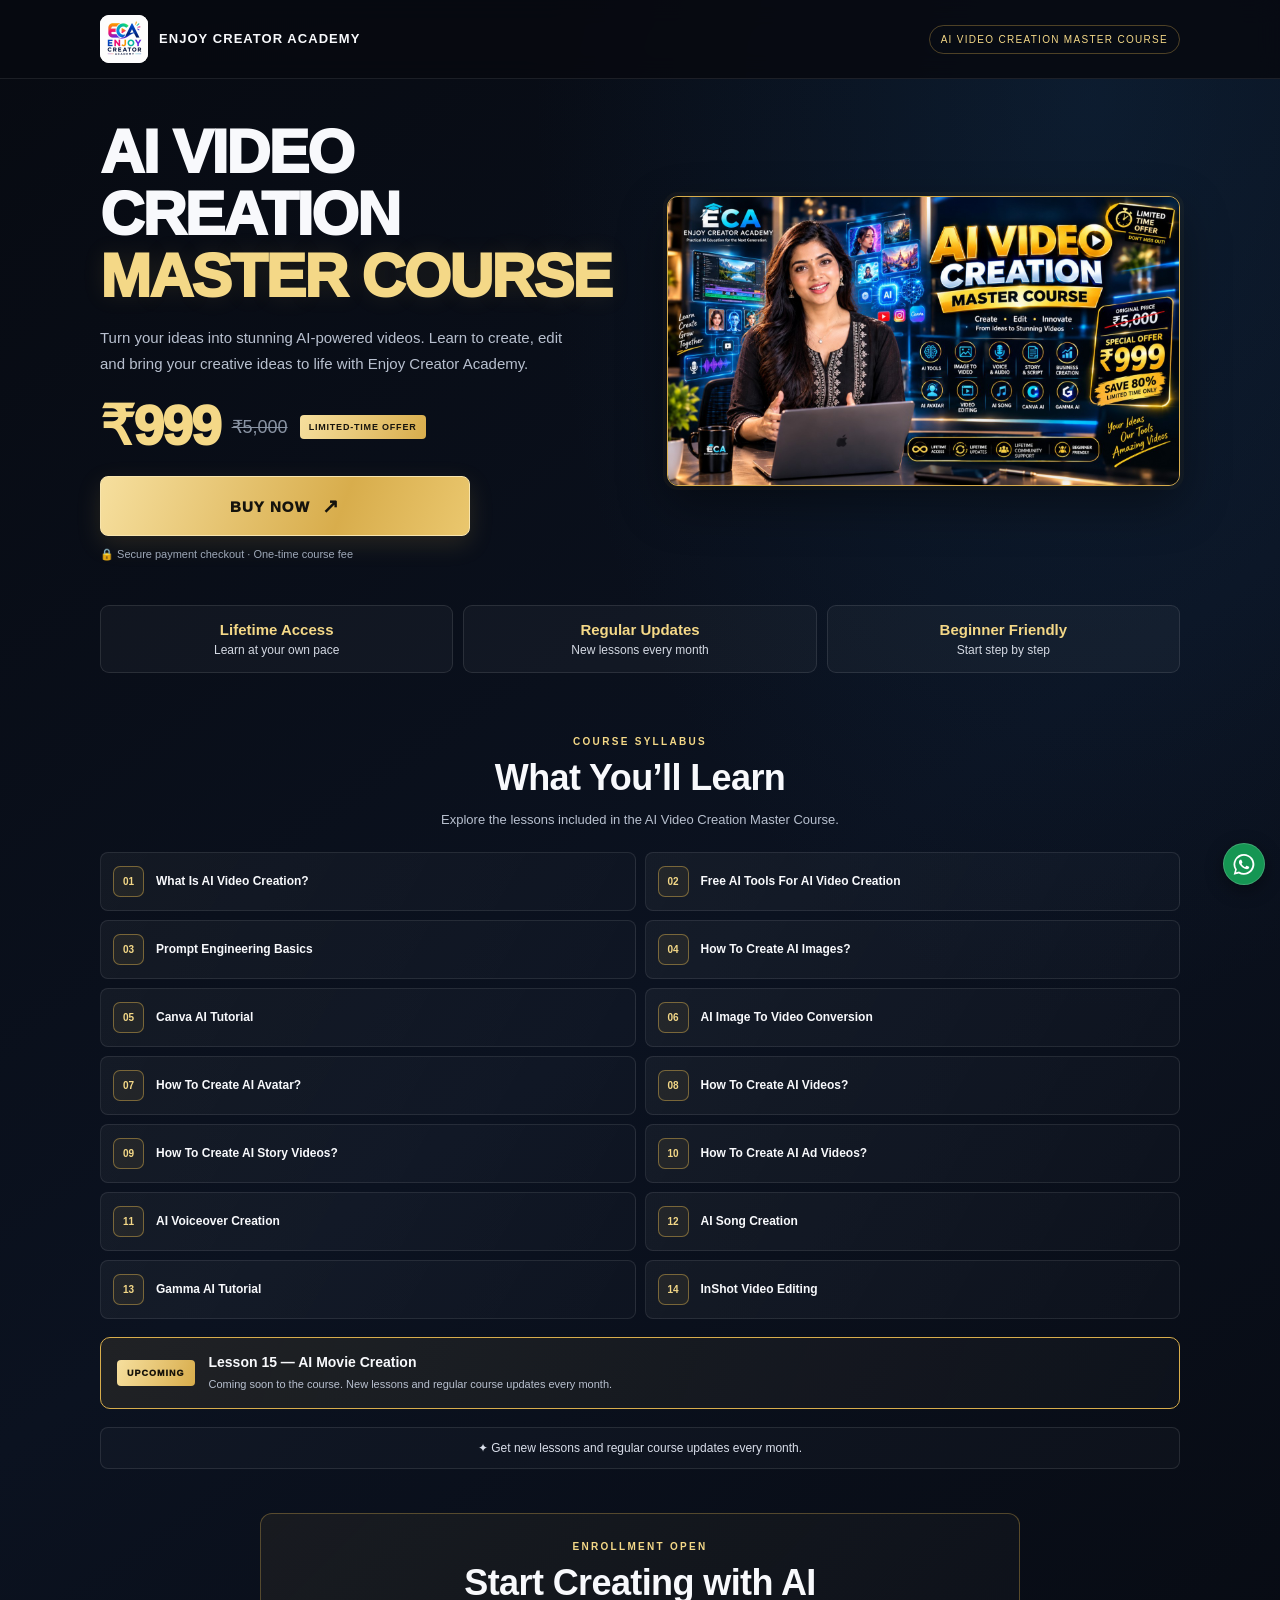
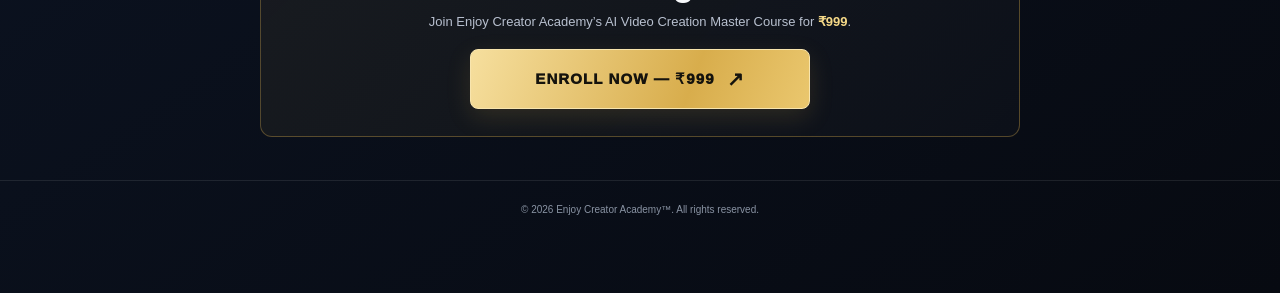
==== index.html @ cffa3dc4 "Add files via upload" ====
<!DOCTYPE html>
<html lang="en">
<head>
<meta charset="UTF-8">
<meta name="viewport" content="width=device-width, initial-scale=1">
<meta name="theme-color" content="#080b12">
<meta name="description" content="Enroll in Enjoy Creator Academy's AI Video Creation Master Course for ₹999.">
<title>AI Video Creation Master Course | Enjoy Creator Academy</title>
<style>
:root{--bg:#080b12;--bg2:#0d1320;--panel:#111927;--gold:#d8ad4c;--gold-bright:#f4d887;--white:#f8f9fc;--muted:#b8c0cf;--line:rgba(216,173,76,.34);--blue:#10233b}
*{box-sizing:border-box}
html{scroll-behavior:smooth}
body{margin:0;background:radial-gradient(ellipse at 85% 5%,rgba(20,63,103,.28),transparent 36%),linear-gradient(145deg,#070a11,#0b1220 52%,#070a11);color:var(--white);font-family:Inter,Arial,Helvetica,sans-serif}
a{color:inherit;text-decoration:none}
.wrap{width:min(1080px,92%);margin:auto}
header{padding:15px 0;border-bottom:1px solid rgba(255,255,255,.09);background:rgba(7,10,17,.88);backdrop-filter:blur(12px)}
.nav{display:flex;align-items:center;justify-content:space-between;gap:15px}
.brand{display:flex;align-items:center;gap:11px;font-weight:900;letter-spacing:.45px;font-size:13px}
.brand img{width:48px;height:48px;object-fit:contain;background:#fff;border-radius:9px}
.brand-name{display:block;color:#f8f9fc;font-size:13px;font-weight:900;letter-spacing:1.05px;line-height:1.2}
.nav-note{font-size:10px;letter-spacing:1.3px;text-transform:uppercase;color:var(--gold-bright);border:1px solid var(--line);border-radius:30px;padding:8px 11px;white-space:nowrap}
.hero{padding:42px 0 22px;display:grid;grid-template-columns:1.02fr .98fr;align-items:center;gap:34px}
h1{font-size:clamp(35px,5.1vw,61px);line-height:1.02;letter-spacing:-1.9px;margin:0 0 17px;font-weight:950}
h1 span{display:block;color:var(--gold-bright);text-shadow:0 0 22px rgba(216,173,76,.12)}
.sub{font-size:15px;line-height:1.75;color:var(--muted);max-width:490px;margin:0 0 22px}
.price-row{display:flex;align-items:center;gap:12px;flex-wrap:wrap;margin:21px 0 22px}
.price{font-size:55px;line-height:1;font-weight:950;letter-spacing:-1.8px;color:var(--gold-bright)}
.old-price{color:#8993a3;text-decoration:line-through;font-size:18px}
.offer{font-size:9px;font-weight:900;letter-spacing:.8px;color:#17140d;background:linear-gradient(110deg,#f6df9e,#d8ad4c);padding:7px 9px;border-radius:4px}
.buy{display:inline-flex;justify-content:center;align-items:center;gap:12px;width:min(100%,370px);padding:17px 20px;border-radius:8px;background:linear-gradient(110deg,#f6df9e,#d8ad4c 65%,#eac76e);color:#15130d;font-size:15px;font-weight:950;letter-spacing:1.1px;border:1px solid #f8e5ae;box-shadow:0 8px 25px rgba(216,173,76,.15);animation:goldPulse 2.3s infinite;transition:transform .2s}
.buy:hover{transform:translateY(-2px)}
.arrow{font-size:20px}
.micro{font-size:11px;color:#9ea8b8;margin:12px 0 0}
.poster-wrap{position:relative}
.poster{display:block;width:100%;position:relative;border:1.5px solid var(--gold);border-radius:11px;box-shadow:0 18px 48px rgba(0,0,0,.4),0 0 0 4px rgba(216,173,76,.045)}
.highlights{display:grid;grid-template-columns:repeat(3,1fr);gap:10px;margin:22px 0 39px}
.highlight{background:rgba(255,255,255,.035);border:1px solid rgba(255,255,255,.1);border-radius:9px;text-align:center;padding:15px 8px;font-size:12px;color:#d4d9e3}
.highlight strong{display:block;color:var(--gold-bright);font-size:15px;margin-bottom:5px}
.section{padding:24px 0 35px}
.section-head{text-align:center;margin:0 auto 21px;max-width:680px}
.kicker{color:var(--gold-bright);font-size:10px;letter-spacing:2.3px;font-weight:900;text-transform:uppercase}
h2{font-size:clamp(26px,4vw,36px);letter-spacing:-.6px;margin:10px 0;color:var(--white)}
.section-head p{color:var(--muted);font-size:13px;line-height:1.65;margin:0}
.syllabus{display:grid;grid-template-columns:repeat(2,1fr);gap:9px}
.lesson{display:flex;align-items:center;gap:12px;background:linear-gradient(120deg,rgba(255,255,255,.045),rgba(255,255,255,.018));border:1px solid rgba(255,255,255,.09);border-radius:8px;padding:11px 12px;min-height:59px}
.num{flex-shrink:0;width:31px;height:31px;border-radius:7px;background:rgba(216,173,76,.08);border:1px solid rgba(216,173,76,.48);display:grid;place-items:center;color:var(--gold-bright);font-weight:900;font-size:10px}
.lesson span:last-child{font-size:12px;font-weight:700;line-height:1.4}
.upcoming{margin-top:18px;display:flex;align-items:center;gap:14px;border:1px solid var(--gold);border-radius:10px;padding:16px;background:linear-gradient(110deg,rgba(216,173,76,.1),rgba(255,255,255,.02))}
.upcoming-badge{flex-shrink:0;font-size:9px;letter-spacing:1px;font-weight:950;color:#161209;background:linear-gradient(110deg,#f6df9e,#d8ad4c);padding:8px 10px;border-radius:4px}
.upcoming strong{display:block;font-size:14px;color:var(--white);margin-bottom:4px}
.upcoming small{font-size:11px;color:var(--muted);line-height:1.5}
.updates{margin:18px 0 0;text-align:center;padding:13px;border:1px solid rgba(255,255,255,.1);border-radius:8px;background:rgba(255,255,255,.025);font-size:12px;color:#d9deea}
.bottom-cta{margin:9px auto 43px;max-width:760px;text-align:center;padding:27px 17px;border-radius:12px;border:1px solid var(--line);background:linear-gradient(135deg,rgba(216,173,76,.07),rgba(255,255,255,.018))}
.bottom-cta p{color:var(--muted);font-size:13px;margin:8px 0 20px}
.bottom-cta .buy{width:min(100%,340px)}
footer{border-top:1px solid rgba(255,255,255,.09);padding:20px 0 75px;text-align:center;color:#8993a3;font-size:10px;line-height:1.7}
.wa{position:fixed;right:15px;bottom:15px;z-index:10;display:flex;align-items:center;justify-content:center;width:42px;height:42px;background:#159653;color:#fff;padding:9px;border-radius:50%;box-shadow:0 5px 18px rgba(0,0,0,.4);border:1px solid rgba(255,255,255,.18);transition:transform .2s}
.wa:hover{transform:scale(1.06)}
.wa svg{width:23px;height:23px;fill:white}
@keyframes goldPulse{0%,100%{box-shadow:0 8px 25px rgba(216,173,76,.14)}50%{box-shadow:0 8px 30px rgba(216,173,76,.28)}}
@media(max-width:760px){.hero{grid-template-columns:1fr;padding-top:30px;gap:24px}.poster-wrap{max-width:560px;margin:auto}.highlights{margin-bottom:23px}.syllabus{grid-template-columns:1fr}h1{letter-spacing:-1.1px}.price{font-size:49px}}
@media(max-width:430px){.brand img{width:42px;height:42px}.brand{font-size:10px;gap:8px}.brand-name{font-size:11px;letter-spacing:.7px}.nav-note{font-size:8px;letter-spacing:.7px;padding:7px}.highlights{gap:7px}.highlight{font-size:10px}.highlight strong{font-size:13px}.wa{width:38px;height:38px;right:12px;bottom:12px}.wa svg{width:21px;height:21px}}
@media(prefers-reduced-motion:reduce){*,*:before,*:after{animation:none!important;scroll-behavior:auto!important}}
</style>
</head>
<body>
<header><div class="wrap nav">
<a class="brand" href="#top" aria-label="Enjoy Creator Academy home"><img src="eca-logo.png" alt="Enjoy Creator Academy logo"><span class="brand-name">ENJOY CREATOR ACADEMY</span></a>
<span class="nav-note">AI VIDEO CREATION MASTER COURSE</span>
</div></header>
<main id="top" class="wrap">
<section class="hero">
<div>
<h1>AI VIDEO CREATION <span>MASTER COURSE</span></h1>
<p class="sub">Turn your ideas into stunning AI-powered videos. Learn to create, edit and bring your creative ideas to life with Enjoy Creator Academy.</p>
<div class="price-row"><span class="price">₹999</span><span class="old-price">₹5,000</span><span class="offer">LIMITED-TIME OFFER</span></div>
<a class="buy" href="https://rzp.io/rzp/eca-ai" target="_blank" rel="noopener noreferrer">BUY NOW <span class="arrow">↗</span></a>
<p class="micro">🔒 Secure payment checkout · One-time course fee</p>
</div>
<div class="poster-wrap"><img class="poster" src="course-cover.png" alt="Enjoy Creator Academy AI Video Creation Master Course cover"></div>
</section>

<div class="highlights">
<div class="highlight"><strong>Lifetime Access</strong>Learn at your own pace</div>
<div class="highlight"><strong>Regular Updates</strong>New lessons every month</div>
<div class="highlight"><strong>Beginner Friendly</strong>Start step by step</div>
</div>

<section class="section" id="syllabus">
<div class="section-head"><div class="kicker">Course syllabus</div><h2>What You’ll Learn</h2><p>Explore the lessons included in the AI Video Creation Master Course.</p></div>
<div class="syllabus">
<div class="lesson"><span class="num">01</span><span>What Is AI Video Creation?</span></div>
<div class="lesson"><span class="num">02</span><span>Free AI Tools For AI Video Creation</span></div>
<div class="lesson"><span class="num">03</span><span>Prompt Engineering Basics</span></div>
<div class="lesson"><span class="num">04</span><span>How To Create AI Images?</span></div>
<div class="lesson"><span class="num">05</span><span>Canva AI Tutorial</span></div>
<div class="lesson"><span class="num">06</span><span>AI Image To Video Conversion</span></div>
<div class="lesson"><span class="num">07</span><span>How To Create AI Avatar?</span></div>
<div class="lesson"><span class="num">08</span><span>How To Create AI Videos?</span></div>
<div class="lesson"><span class="num">09</span><span>How To Create AI Story Videos?</span></div>
<div class="lesson"><span class="num">10</span><span>How To Create AI Ad Videos?</span></div>
<div class="lesson"><span class="num">11</span><span>AI Voiceover Creation</span></div>
<div class="lesson"><span class="num">12</span><span>AI Song Creation</span></div>
<div class="lesson"><span class="num">13</span><span>Gamma AI Tutorial</span></div>
<div class="lesson"><span class="num">14</span><span>InShot Video Editing</span></div>
</div>
<div class="upcoming">
<span class="upcoming-badge">UPCOMING</span>
<div><strong>Lesson 15 — AI Movie Creation</strong><small>Coming soon to the course. New lessons and regular course updates every month.</small></div>
</div>
<div class="updates">✦ Get new lessons and regular course updates every month.</div>
</section>

<section class="bottom-cta"><div class="kicker">Enrollment open</div><h2>Start Creating with AI</h2><p>Join Enjoy Creator Academy’s AI Video Creation Master Course for <strong style="color:var(--gold-bright)">₹999</strong>.</p><a class="buy" href="https://rzp.io/rzp/eca-ai" target="_blank" rel="noopener noreferrer">ENROLL NOW — ₹999 <span class="arrow">↗</span></a></section>
</main>
<footer><div class="wrap">© <span id="year"></span> Enjoy Creator Academy™. All rights reserved.</div></footer>
<a class="wa" href="https://wa.me/916381046840" target="_blank" rel="noopener noreferrer" aria-label="Open WhatsApp chat with Enjoy Creator Academy">
<svg viewBox="0 0 32 32" aria-hidden="true"><path d="M16 .8A15.1 15.1 0 0 0 3.05 23.68L1 31l7.5-1.97A15.1 15.1 0 1 0 16 .8zm0 27.5c-2.35 0-4.65-.63-6.65-1.83l-.48-.28-4.45 1.17 1.19-4.34-.31-.5A12.45 12.45 0 1 1 16 28.3zm6.83-9.33c-.37-.18-2.18-1.08-2.52-1.2-.34-.13-.58-.18-.83.18-.24.37-.95 1.2-1.16 1.45-.21.24-.43.27-.8.09-.36-.18-1.54-.57-2.93-1.82-1.08-.96-1.81-2.15-2.02-2.52-.21-.36-.02-.56.16-.74.16-.16.36-.43.55-.64.18-.22.24-.37.36-.61.12-.25.06-.46-.03-.64-.09-.18-.83-1.99-1.14-2.73-.3-.72-.6-.62-.83-.63h-.71c-.24 0-.64.09-.98.46-.34.36-1.28 1.25-1.28 3.05s1.31 3.54 1.49 3.78c.18.24 2.58 3.94 6.25 5.52.87.37 1.55.59 2.08.75.87.28 1.66.24 2.29.15.7-.1 2.18-.89 2.49-1.75.3-.86.3-1.59.21-1.75-.09-.15-.34-.24-.71-.42z"/></svg>
</a>
<script>document.getElementById('year').textContent=new Date().getFullYear();</script>
</body></html>
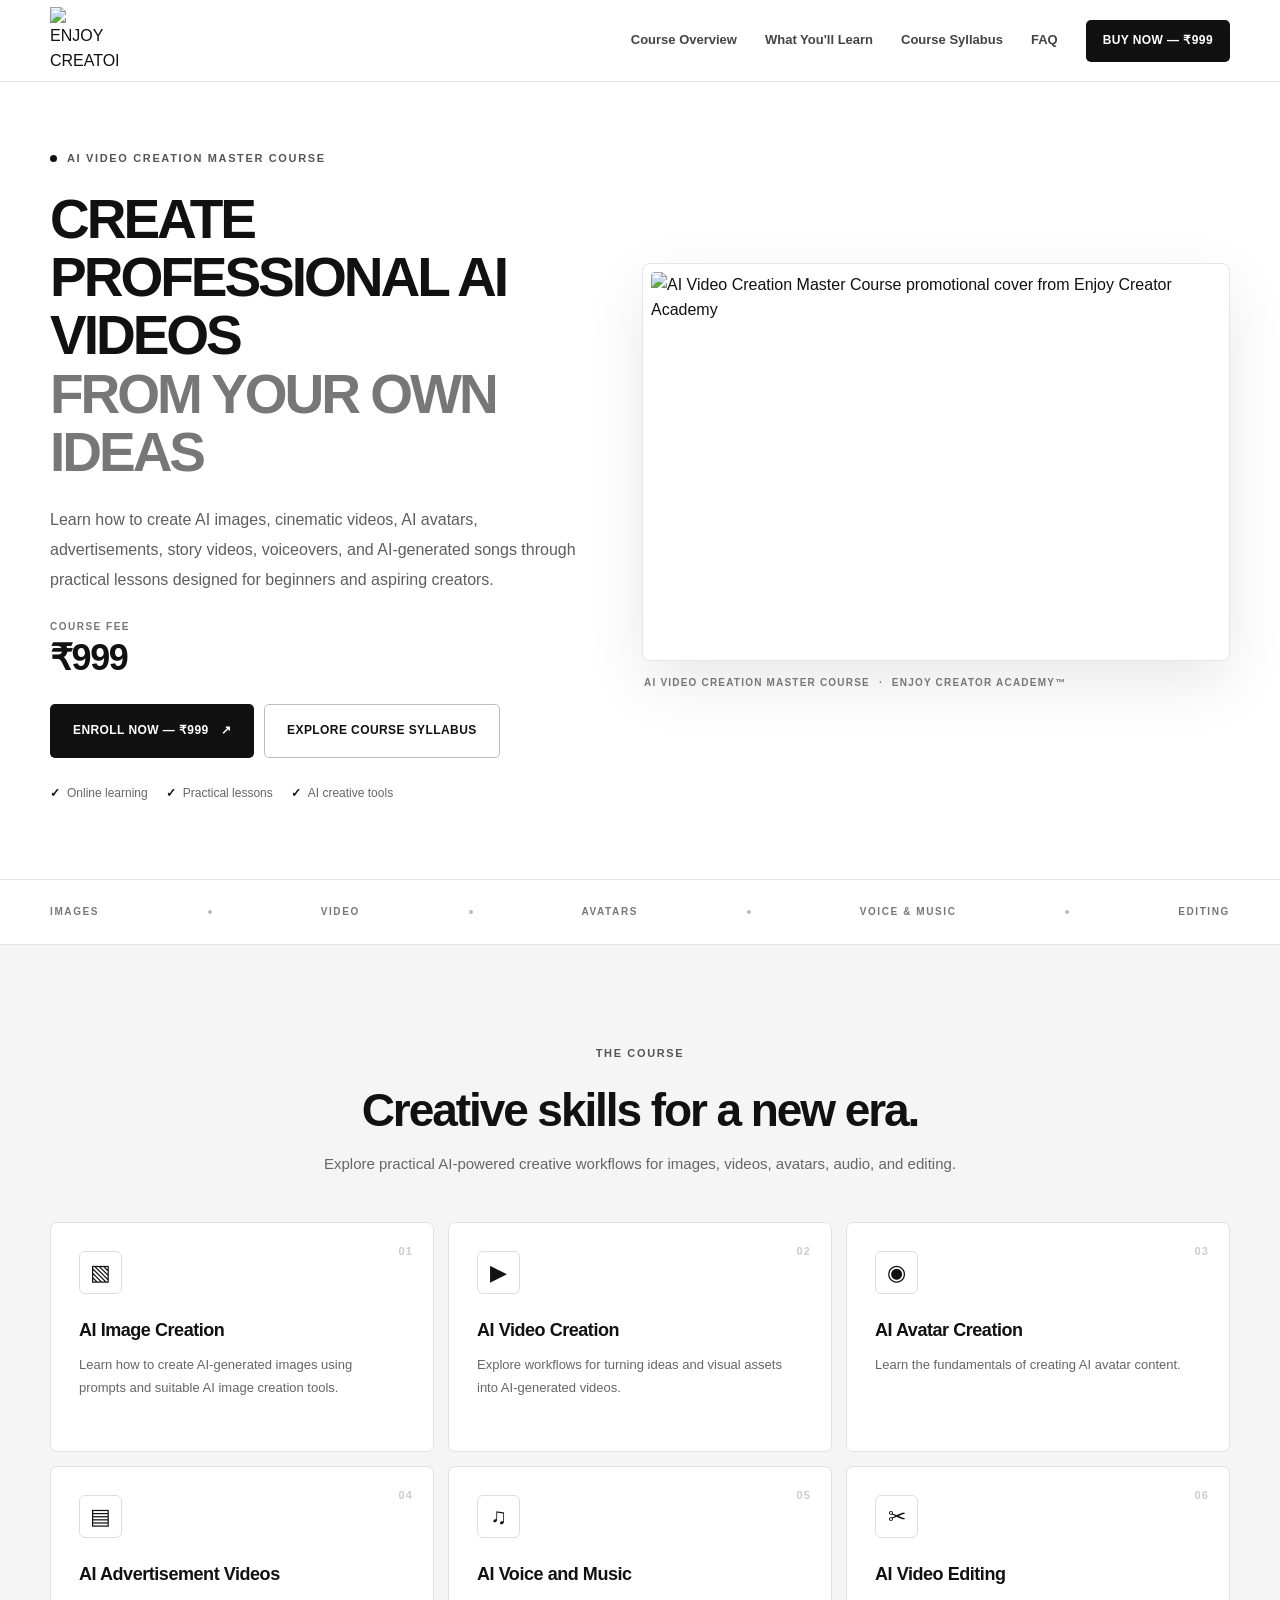
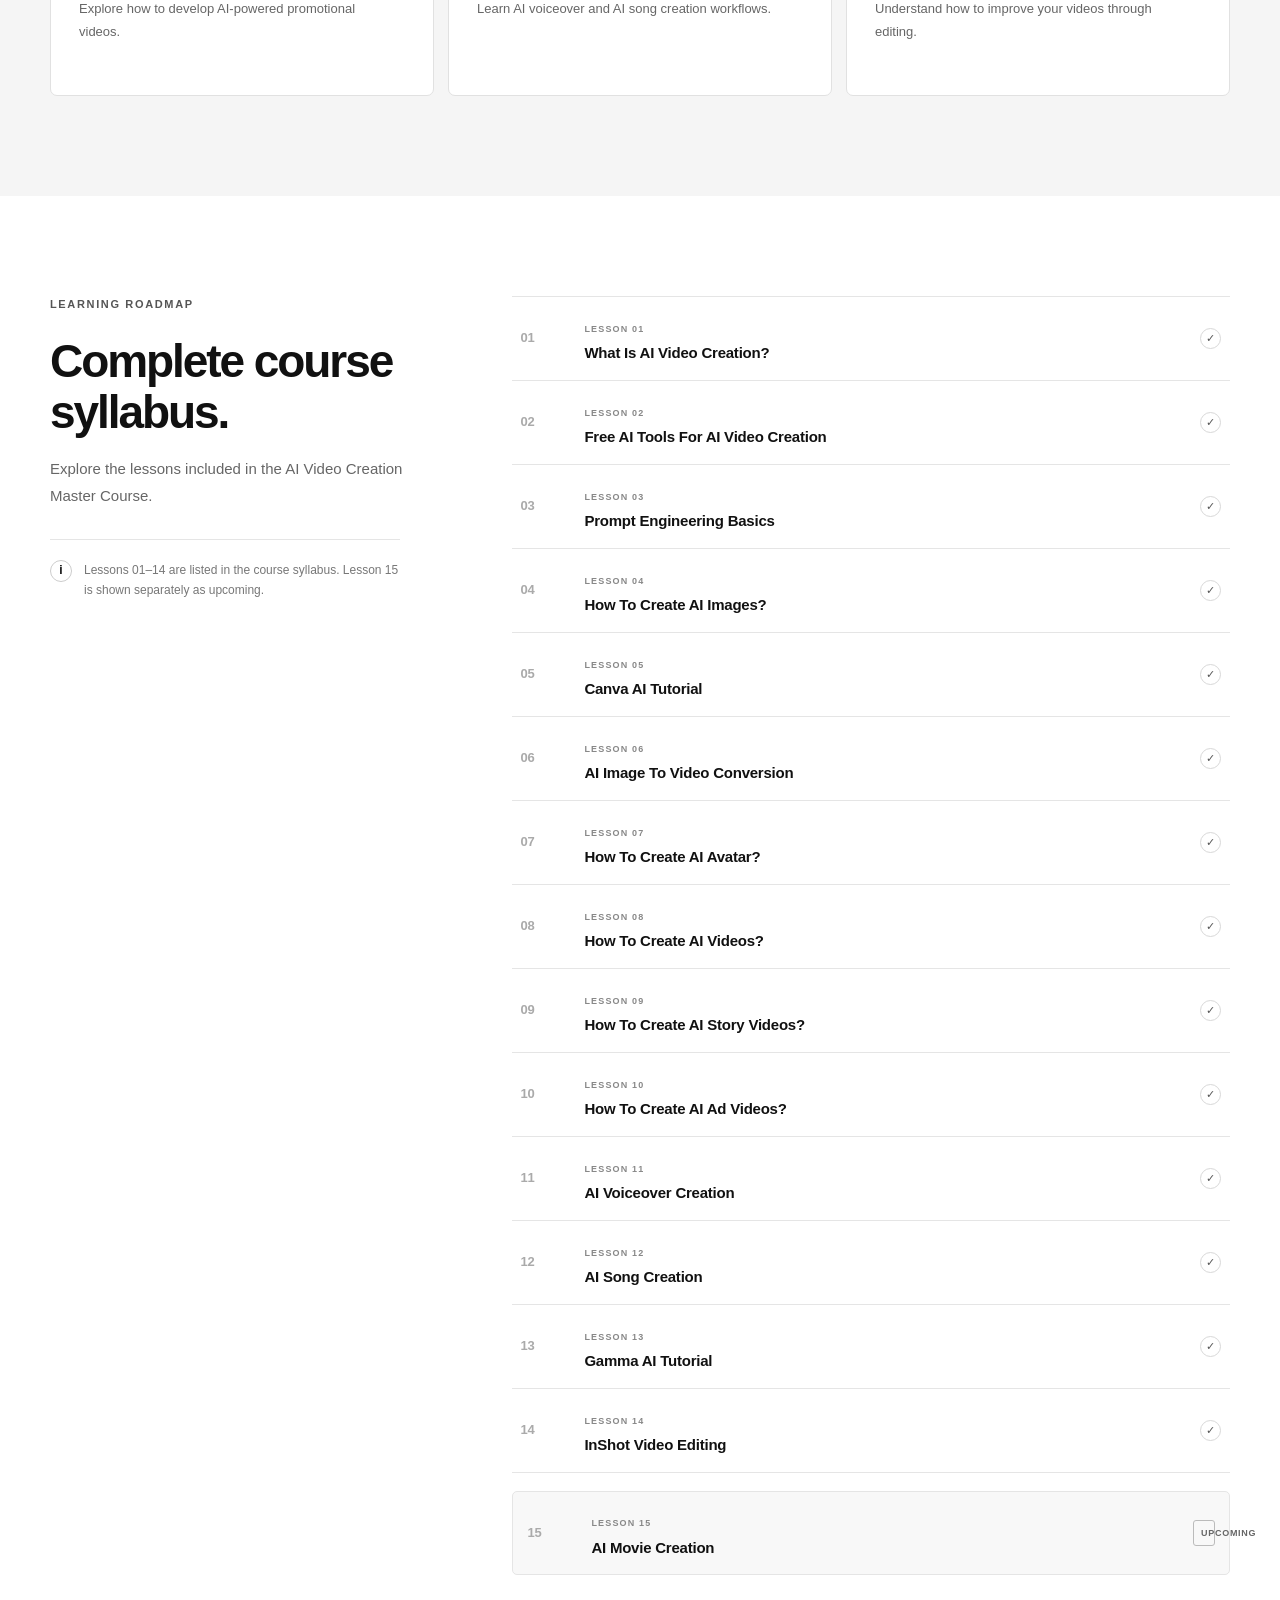
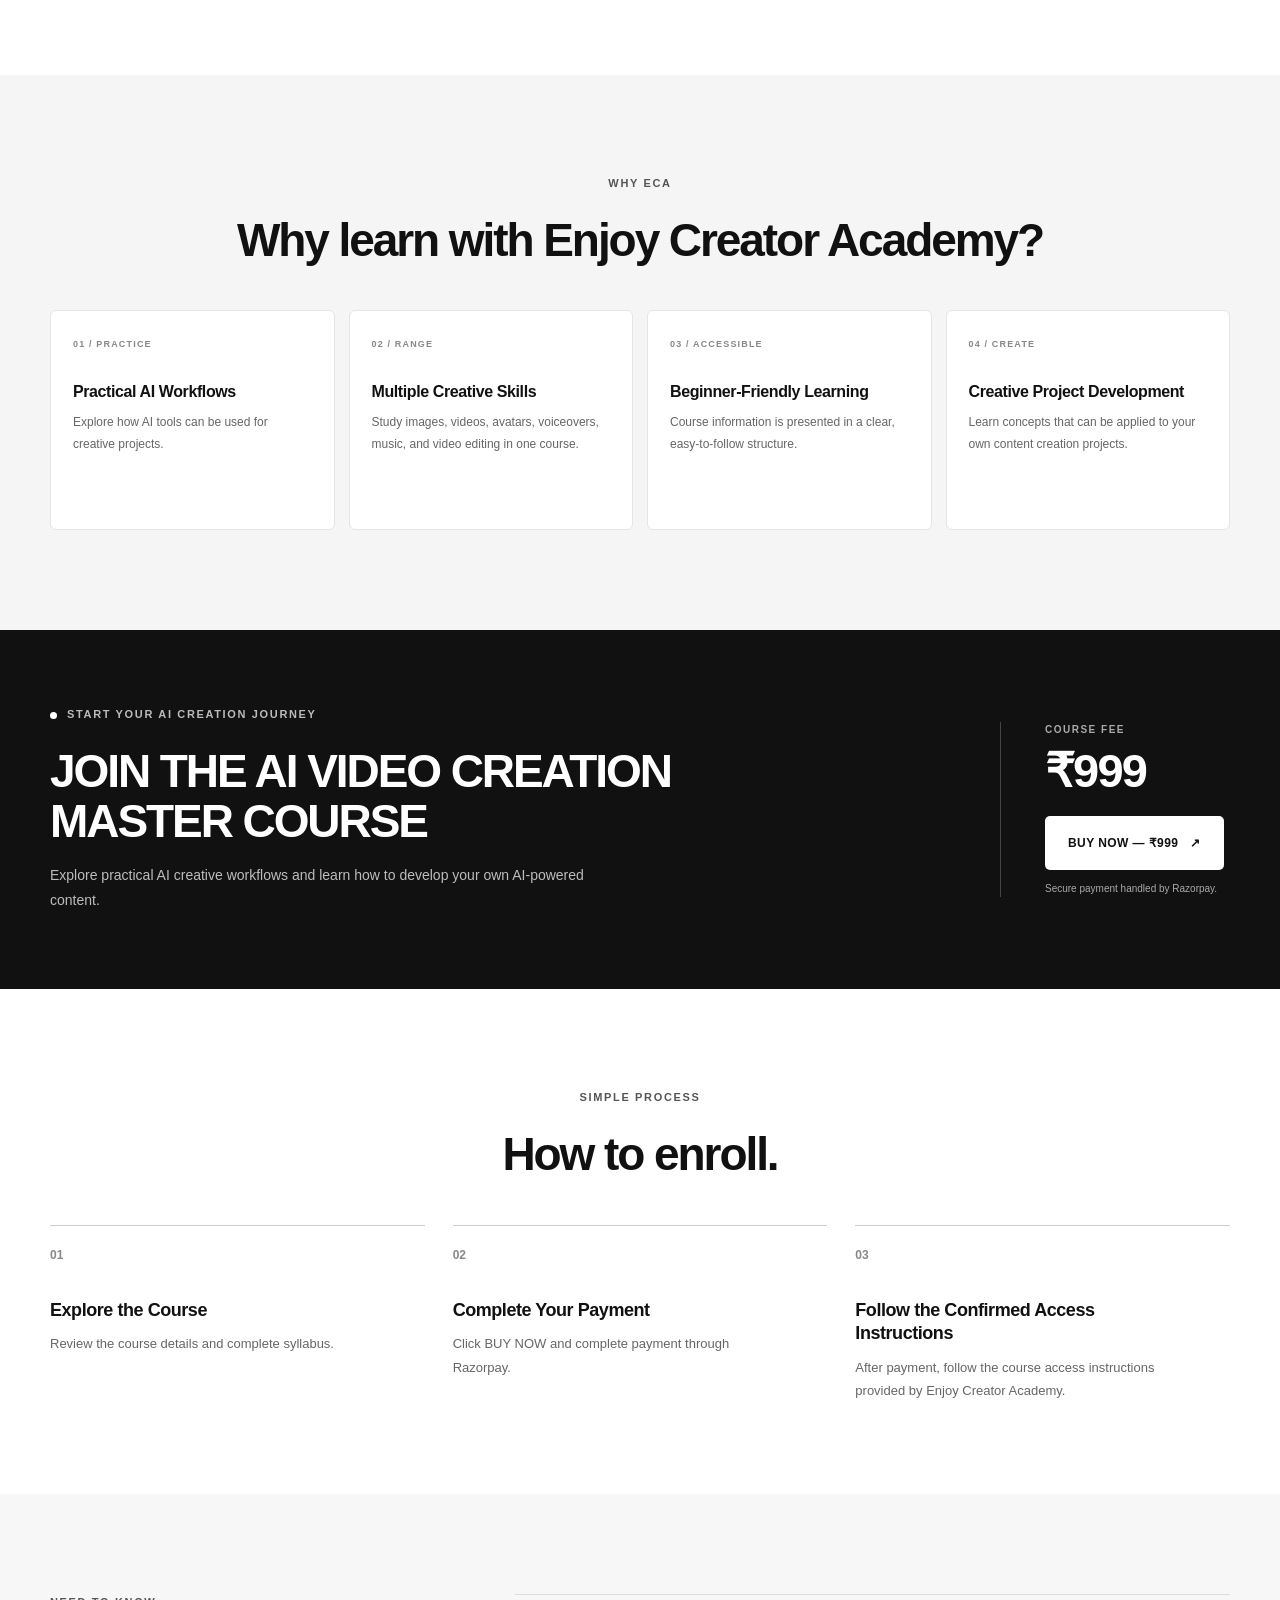
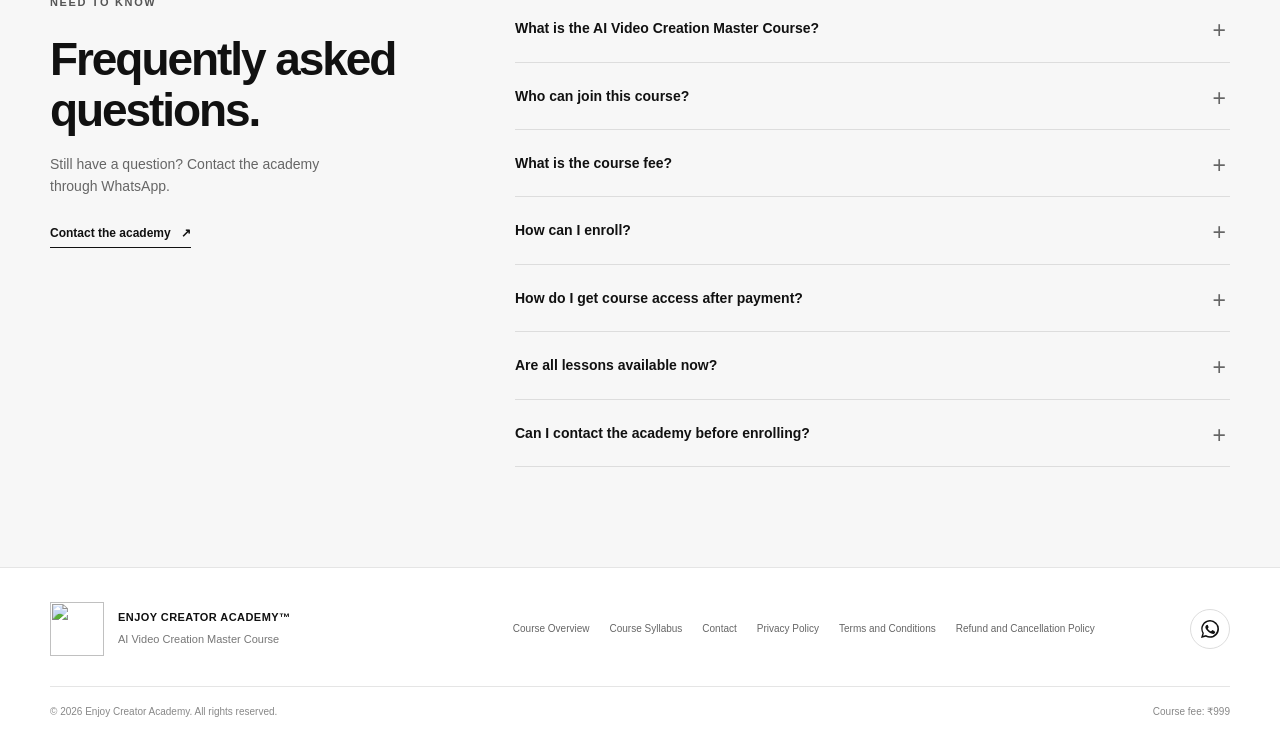
==== commit fc52c210: "Add files via upload" ====
--- a/index.html
+++ b/index.html
@@ -1,121 +1,185 @@
-<!DOCTYPE html>
+<!doctype html>
 <html lang="en">
 <head>
-<meta charset="UTF-8">
-<meta name="viewport" content="width=device-width, initial-scale=1">
-<meta name="theme-color" content="#080b12">
-<meta name="description" content="Enroll in Enjoy Creator Academy's AI Video Creation Master Course for ₹999.">
-<title>AI Video Creation Master Course | Enjoy Creator Academy</title>
-<style>
-:root{--bg:#080b12;--bg2:#0d1320;--panel:#111927;--gold:#d8ad4c;--gold-bright:#f4d887;--white:#f8f9fc;--muted:#b8c0cf;--line:rgba(216,173,76,.34);--blue:#10233b}
-*{box-sizing:border-box}
-html{scroll-behavior:smooth}
-body{margin:0;background:radial-gradient(ellipse at 85% 5%,rgba(20,63,103,.28),transparent 36%),linear-gradient(145deg,#070a11,#0b1220 52%,#070a11);color:var(--white);font-family:Inter,Arial,Helvetica,sans-serif}
-a{color:inherit;text-decoration:none}
-.wrap{width:min(1080px,92%);margin:auto}
-header{padding:15px 0;border-bottom:1px solid rgba(255,255,255,.09);background:rgba(7,10,17,.88);backdrop-filter:blur(12px)}
-.nav{display:flex;align-items:center;justify-content:space-between;gap:15px}
-.brand{display:flex;align-items:center;gap:11px;font-weight:900;letter-spacing:.45px;font-size:13px}
-.brand img{width:48px;height:48px;object-fit:contain;background:#fff;border-radius:9px}
-.brand-name{display:block;color:#f8f9fc;font-size:13px;font-weight:900;letter-spacing:1.05px;line-height:1.2}
-.nav-note{font-size:10px;letter-spacing:1.3px;text-transform:uppercase;color:var(--gold-bright);border:1px solid var(--line);border-radius:30px;padding:8px 11px;white-space:nowrap}
-.hero{padding:42px 0 22px;display:grid;grid-template-columns:1.02fr .98fr;align-items:center;gap:34px}
-h1{font-size:clamp(35px,5.1vw,61px);line-height:1.02;letter-spacing:-1.9px;margin:0 0 17px;font-weight:950}
-h1 span{display:block;color:var(--gold-bright);text-shadow:0 0 22px rgba(216,173,76,.12)}
-.sub{font-size:15px;line-height:1.75;color:var(--muted);max-width:490px;margin:0 0 22px}
-.price-row{display:flex;align-items:center;gap:12px;flex-wrap:wrap;margin:21px 0 22px}
-.price{font-size:55px;line-height:1;font-weight:950;letter-spacing:-1.8px;color:var(--gold-bright)}
-.old-price{color:#8993a3;text-decoration:line-through;font-size:18px}
-.offer{font-size:9px;font-weight:900;letter-spacing:.8px;color:#17140d;background:linear-gradient(110deg,#f6df9e,#d8ad4c);padding:7px 9px;border-radius:4px}
-.buy{display:inline-flex;justify-content:center;align-items:center;gap:12px;width:min(100%,370px);padding:17px 20px;border-radius:8px;background:linear-gradient(110deg,#f6df9e,#d8ad4c 65%,#eac76e);color:#15130d;font-size:15px;font-weight:950;letter-spacing:1.1px;border:1px solid #f8e5ae;box-shadow:0 8px 25px rgba(216,173,76,.15);animation:goldPulse 2.3s infinite;transition:transform .2s}
-.buy:hover{transform:translateY(-2px)}
-.arrow{font-size:20px}
-.micro{font-size:11px;color:#9ea8b8;margin:12px 0 0}
-.poster-wrap{position:relative}
-.poster{display:block;width:100%;position:relative;border:1.5px solid var(--gold);border-radius:11px;box-shadow:0 18px 48px rgba(0,0,0,.4),0 0 0 4px rgba(216,173,76,.045)}
-.highlights{display:grid;grid-template-columns:repeat(3,1fr);gap:10px;margin:22px 0 39px}
-.highlight{background:rgba(255,255,255,.035);border:1px solid rgba(255,255,255,.1);border-radius:9px;text-align:center;padding:15px 8px;font-size:12px;color:#d4d9e3}
-.highlight strong{display:block;color:var(--gold-bright);font-size:15px;margin-bottom:5px}
-.section{padding:24px 0 35px}
-.section-head{text-align:center;margin:0 auto 21px;max-width:680px}
-.kicker{color:var(--gold-bright);font-size:10px;letter-spacing:2.3px;font-weight:900;text-transform:uppercase}
-h2{font-size:clamp(26px,4vw,36px);letter-spacing:-.6px;margin:10px 0;color:var(--white)}
-.section-head p{color:var(--muted);font-size:13px;line-height:1.65;margin:0}
-.syllabus{display:grid;grid-template-columns:repeat(2,1fr);gap:9px}
-.lesson{display:flex;align-items:center;gap:12px;background:linear-gradient(120deg,rgba(255,255,255,.045),rgba(255,255,255,.018));border:1px solid rgba(255,255,255,.09);border-radius:8px;padding:11px 12px;min-height:59px}
-.num{flex-shrink:0;width:31px;height:31px;border-radius:7px;background:rgba(216,173,76,.08);border:1px solid rgba(216,173,76,.48);display:grid;place-items:center;color:var(--gold-bright);font-weight:900;font-size:10px}
-.lesson span:last-child{font-size:12px;font-weight:700;line-height:1.4}
-.upcoming{margin-top:18px;display:flex;align-items:center;gap:14px;border:1px solid var(--gold);border-radius:10px;padding:16px;background:linear-gradient(110deg,rgba(216,173,76,.1),rgba(255,255,255,.02))}
-.upcoming-badge{flex-shrink:0;font-size:9px;letter-spacing:1px;font-weight:950;color:#161209;background:linear-gradient(110deg,#f6df9e,#d8ad4c);padding:8px 10px;border-radius:4px}
-.upcoming strong{display:block;font-size:14px;color:var(--white);margin-bottom:4px}
-.upcoming small{font-size:11px;color:var(--muted);line-height:1.5}
-.updates{margin:18px 0 0;text-align:center;padding:13px;border:1px solid rgba(255,255,255,.1);border-radius:8px;background:rgba(255,255,255,.025);font-size:12px;color:#d9deea}
-.bottom-cta{margin:9px auto 43px;max-width:760px;text-align:center;padding:27px 17px;border-radius:12px;border:1px solid var(--line);background:linear-gradient(135deg,rgba(216,173,76,.07),rgba(255,255,255,.018))}
-.bottom-cta p{color:var(--muted);font-size:13px;margin:8px 0 20px}
-.bottom-cta .buy{width:min(100%,340px)}
-footer{border-top:1px solid rgba(255,255,255,.09);padding:20px 0 75px;text-align:center;color:#8993a3;font-size:10px;line-height:1.7}
-.wa{position:fixed;right:15px;bottom:15px;z-index:10;display:flex;align-items:center;justify-content:center;width:42px;height:42px;background:#159653;color:#fff;padding:9px;border-radius:50%;box-shadow:0 5px 18px rgba(0,0,0,.4);border:1px solid rgba(255,255,255,.18);transition:transform .2s}
-.wa:hover{transform:scale(1.06)}
-.wa svg{width:23px;height:23px;fill:white}
-@keyframes goldPulse{0%,100%{box-shadow:0 8px 25px rgba(216,173,76,.14)}50%{box-shadow:0 8px 30px rgba(216,173,76,.28)}}
-@media(max-width:760px){.hero{grid-template-columns:1fr;padding-top:30px;gap:24px}.poster-wrap{max-width:560px;margin:auto}.highlights{margin-bottom:23px}.syllabus{grid-template-columns:1fr}h1{letter-spacing:-1.1px}.price{font-size:49px}}
-@media(max-width:430px){.brand img{width:42px;height:42px}.brand{font-size:10px;gap:8px}.brand-name{font-size:11px;letter-spacing:.7px}.nav-note{font-size:8px;letter-spacing:.7px;padding:7px}.highlights{gap:7px}.highlight{font-size:10px}.highlight strong{font-size:13px}.wa{width:38px;height:38px;right:12px;bottom:12px}.wa svg{width:21px;height:21px}}
-@media(prefers-reduced-motion:reduce){*,*:before,*:after{animation:none!important;scroll-behavior:auto!important}}
-</style>
+  <meta charset="utf-8">
+  <meta name="viewport" content="width=device-width, initial-scale=1">
+  <meta name="theme-color" content="#ffffff">
+  <title>ENJOY CREATOR ACADEMY™ | AI Video Creation Master Course</title>
+  <meta name="description" content="Learn AI image creation, AI video creation, prompt engineering, AI avatars, advertisements, voiceovers, AI songs, and video editing with Enjoy Creator Academy.">
+  <meta property="og:type" content="website">
+  <meta property="og:title" content="AI Video Creation Master Course | ENJOY CREATOR ACADEMY™">
+  <meta property="og:description" content="Explore practical AI creative workflows for images, videos, avatars, audio, and editing.">
+  <meta property="og:image" content="assets/ai-video-course-cover.png">
+  <!-- Add a canonical URL only after the final domain is confirmed. -->
+  <link rel="icon" href="assets/eca-logo.png" type="image/png">
+  <link rel="preload" as="image" href="assets/eca-logo.png">
+  <link rel="stylesheet" href="styles.css">
+  <script src="script.js" defer></script>
 </head>
 <body>
-<header><div class="wrap nav">
-<a class="brand" href="#top" aria-label="Enjoy Creator Academy home"><img src="eca-logo.png" alt="Enjoy Creator Academy logo"><span class="brand-name">ENJOY CREATOR ACADEMY</span></a>
-<span class="nav-note">AI VIDEO CREATION MASTER COURSE</span>
-</div></header>
-<main id="top" class="wrap">
-<section class="hero">
-<div>
-<h1>AI VIDEO CREATION <span>MASTER COURSE</span></h1>
-<p class="sub">Turn your ideas into stunning AI-powered videos. Learn to create, edit and bring your creative ideas to life with Enjoy Creator Academy.</p>
-<div class="price-row"><span class="price">₹999</span><span class="old-price">₹5,000</span><span class="offer">LIMITED-TIME OFFER</span></div>
-<a class="buy" href="https://rzp.io/rzp/eca-ai" target="_blank" rel="noopener noreferrer">BUY NOW <span class="arrow">↗</span></a>
-<p class="micro">🔒 Secure payment checkout · One-time course fee</p>
-</div>
-<div class="poster-wrap"><img class="poster" src="course-cover.png" alt="Enjoy Creator Academy AI Video Creation Master Course cover"></div>
-</section>
+  <a class="skip-link" href="#main">Skip to content</a>
+  <header class="site-header">
+    <div class="container header-inner">
+      <a class="brand" href="#top" aria-label="Enjoy Creator Academy home">
+        <img src="assets/eca-logo.png" alt="ENJOY CREATOR ACADEMY logo" width="220" height="220">
+      </a>
+      <button class="menu-toggle" type="button" aria-expanded="false" aria-controls="primary-nav" aria-label="Open navigation menu">
+        <span></span><span></span><span></span>
+      </button>
+      <nav id="primary-nav" class="primary-nav" aria-label="Main navigation">
+        <a href="#overview">Course Overview</a>
+        <a href="#learn">What You'll Learn</a>
+        <a href="#syllabus">Course Syllabus</a>
+        <a href="#faq">FAQ</a>
+        <a class="button button-dark header-cta" href="https://rzp.io/rzp/eca-ai" target="_blank" rel="noopener noreferrer">BUY NOW — ₹999</a>
+      </nav>
+    </div>
+  </header>
 
-<div class="highlights">
-<div class="highlight"><strong>Lifetime Access</strong>Learn at your own pace</div>
-<div class="highlight"><strong>Regular Updates</strong>New lessons every month</div>
-<div class="highlight"><strong>Beginner Friendly</strong>Start step by step</div>
-</div>
+  <main id="main">
+    <section class="hero section" id="top">
+      <div class="container hero-grid">
+        <div class="hero-copy reveal">
+          <p class="eyebrow"><span class="eyebrow-dot"></span> AI VIDEO CREATION MASTER COURSE</p>
+          <h1>CREATE PROFESSIONAL AI VIDEOS <span>FROM YOUR OWN IDEAS</span></h1>
+          <p class="hero-description">Learn how to create AI images, cinematic videos, AI avatars, advertisements, story videos, voiceovers, and AI-generated songs through practical lessons designed for beginners and aspiring creators.</p>
+          <div class="price-block"><span>COURSE FEE</span><strong>₹999</strong></div>
+          <div class="hero-actions">
+            <a class="button button-dark button-large" href="https://rzp.io/rzp/eca-ai" target="_blank" rel="noopener noreferrer">ENROLL NOW — ₹999 <span aria-hidden="true">↗</span></a>
+            <a class="button button-outline button-large" href="#syllabus">EXPLORE COURSE SYLLABUS</a>
+          </div>
+          <ul class="quick-facts" aria-label="Course features">
+            <li><span aria-hidden="true">✓</span> Online learning</li>
+            <li><span aria-hidden="true">✓</span> Practical lessons</li>
+            <li><span aria-hidden="true">✓</span> AI creative tools</li>
+          </ul>
+        </div>
+        <div class="hero-visual reveal">
+          <div class="cover-frame">
+            <img src="assets/ai-video-course-cover.png" alt="AI Video Creation Master Course promotional cover from Enjoy Creator Academy" width="1536" height="1024" fetchpriority="high">
+          </div>
+          <p class="image-caption">AI VIDEO CREATION MASTER COURSE <span>·</span> ENJOY CREATOR ACADEMY™</p>
+        </div>
+      </div>
+    </section>
 
-<section class="section" id="syllabus">
-<div class="section-head"><div class="kicker">Course syllabus</div><h2>What You’ll Learn</h2><p>Explore the lessons included in the AI Video Creation Master Course.</p></div>
-<div class="syllabus">
-<div class="lesson"><span class="num">01</span><span>What Is AI Video Creation?</span></div>
-<div class="lesson"><span class="num">02</span><span>Free AI Tools For AI Video Creation</span></div>
-<div class="lesson"><span class="num">03</span><span>Prompt Engineering Basics</span></div>
-<div class="lesson"><span class="num">04</span><span>How To Create AI Images?</span></div>
-<div class="lesson"><span class="num">05</span><span>Canva AI Tutorial</span></div>
-<div class="lesson"><span class="num">06</span><span>AI Image To Video Conversion</span></div>
-<div class="lesson"><span class="num">07</span><span>How To Create AI Avatar?</span></div>
-<div class="lesson"><span class="num">08</span><span>How To Create AI Videos?</span></div>
-<div class="lesson"><span class="num">09</span><span>How To Create AI Story Videos?</span></div>
-<div class="lesson"><span class="num">10</span><span>How To Create AI Ad Videos?</span></div>
-<div class="lesson"><span class="num">11</span><span>AI Voiceover Creation</span></div>
-<div class="lesson"><span class="num">12</span><span>AI Song Creation</span></div>
-<div class="lesson"><span class="num">13</span><span>Gamma AI Tutorial</span></div>
-<div class="lesson"><span class="num">14</span><span>InShot Video Editing</span></div>
-</div>
-<div class="upcoming">
-<span class="upcoming-badge">UPCOMING</span>
-<div><strong>Lesson 15 — AI Movie Creation</strong><small>Coming soon to the course. New lessons and regular course updates every month.</small></div>
-</div>
-<div class="updates">✦ Get new lessons and regular course updates every month.</div>
-</section>
+    <section class="trust-strip" aria-label="Course overview">
+      <div class="container trust-strip-inner">
+        <span>IMAGES</span><i></i><span>VIDEO</span><i></i><span>AVATARS</span><i></i><span>VOICE & MUSIC</span><i></i><span>EDITING</span>
+      </div>
+    </section>
 
-<section class="bottom-cta"><div class="kicker">Enrollment open</div><h2>Start Creating with AI</h2><p>Join Enjoy Creator Academy’s AI Video Creation Master Course for <strong style="color:var(--gold-bright)">₹999</strong>.</p><a class="buy" href="https://rzp.io/rzp/eca-ai" target="_blank" rel="noopener noreferrer">ENROLL NOW — ₹999 <span class="arrow">↗</span></a></section>
-</main>
-<footer><div class="wrap">© <span id="year"></span> Enjoy Creator Academy™. All rights reserved.</div></footer>
-<a class="wa" href="https://wa.me/916381046840" target="_blank" rel="noopener noreferrer" aria-label="Open WhatsApp chat with Enjoy Creator Academy">
-<svg viewBox="0 0 32 32" aria-hidden="true"><path d="M16 .8A15.1 15.1 0 0 0 3.05 23.68L1 31l7.5-1.97A15.1 15.1 0 1 0 16 .8zm0 27.5c-2.35 0-4.65-.63-6.65-1.83l-.48-.28-4.45 1.17 1.19-4.34-.31-.5A12.45 12.45 0 1 1 16 28.3zm6.83-9.33c-.37-.18-2.18-1.08-2.52-1.2-.34-.13-.58-.18-.83.18-.24.37-.95 1.2-1.16 1.45-.21.24-.43.27-.8.09-.36-.18-1.54-.57-2.93-1.82-1.08-.96-1.81-2.15-2.02-2.52-.21-.36-.02-.56.16-.74.16-.16.36-.43.55-.64.18-.22.24-.37.36-.61.12-.25.06-.46-.03-.64-.09-.18-.83-1.99-1.14-2.73-.3-.72-.6-.62-.83-.63h-.71c-.24 0-.64.09-.98.46-.34.36-1.28 1.25-1.28 3.05s1.31 3.54 1.49 3.78c.18.24 2.58 3.94 6.25 5.52.87.37 1.55.59 2.08.75.87.28 1.66.24 2.29.15.7-.1 2.18-.89 2.49-1.75.3-.86.3-1.59.21-1.75-.09-.15-.34-.24-.71-.42z"/></svg>
-</a>
-<script>document.getElementById('year').textContent=new Date().getFullYear();</script>
-</body></html>+    <section class="section section-soft" id="overview">
+      <div class="container narrow-heading reveal">
+        <p class="eyebrow">THE COURSE</p>
+        <h2>Creative skills for a new era.</h2>
+        <p>Explore practical AI-powered creative workflows for images, videos, avatars, audio, and editing.</p>
+      </div>
+      <div class="container feature-grid" id="learn">
+        <article class="feature-card reveal"><div class="feature-icon" aria-hidden="true">▧</div><h3>AI Image Creation</h3><p>Learn how to create AI-generated images using prompts and suitable AI image creation tools.</p><span class="card-number">01</span></article>
+        <article class="feature-card reveal"><div class="feature-icon" aria-hidden="true">▶</div><h3>AI Video Creation</h3><p>Explore workflows for turning ideas and visual assets into AI-generated videos.</p><span class="card-number">02</span></article>
+        <article class="feature-card reveal"><div class="feature-icon" aria-hidden="true">◉</div><h3>AI Avatar Creation</h3><p>Learn the fundamentals of creating AI avatar content.</p><span class="card-number">03</span></article>
+        <article class="feature-card reveal"><div class="feature-icon" aria-hidden="true">▤</div><h3>AI Advertisement Videos</h3><p>Explore how to develop AI-powered promotional videos.</p><span class="card-number">04</span></article>
+        <article class="feature-card reveal"><div class="feature-icon" aria-hidden="true">♫</div><h3>AI Voice and Music</h3><p>Learn AI voiceover and AI song creation workflows.</p><span class="card-number">05</span></article>
+        <article class="feature-card reveal"><div class="feature-icon" aria-hidden="true">✂</div><h3>AI Video Editing</h3><p>Understand how to improve your videos through editing.</p><span class="card-number">06</span></article>
+      </div>
+    </section>
+
+    <section class="section syllabus-section" id="syllabus">
+      <div class="container syllabus-layout">
+        <div class="syllabus-intro reveal">
+          <p class="eyebrow">LEARNING ROADMAP</p>
+          <h2>Complete course syllabus.</h2>
+          <p>Explore the lessons included in the AI Video Creation Master Course.</p>
+          <div class="syllabus-note"><span class="note-mark">i</span><p>Lessons 01–14 are listed in the course syllabus. Lesson 15 is shown separately as upcoming.</p></div>
+        </div>
+        <div class="lesson-list">
+          <article class="lesson reveal"><span class="lesson-num">01</span><div><span class="lesson-label">LESSON 01</span><h3>What Is AI Video Creation?</h3></div><span class="lesson-check" aria-hidden="true">✓</span></article>
+          <article class="lesson reveal"><span class="lesson-num">02</span><div><span class="lesson-label">LESSON 02</span><h3>Free AI Tools For AI Video Creation</h3></div><span class="lesson-check" aria-hidden="true">✓</span></article>
+          <article class="lesson reveal"><span class="lesson-num">03</span><div><span class="lesson-label">LESSON 03</span><h3>Prompt Engineering Basics</h3></div><span class="lesson-check" aria-hidden="true">✓</span></article>
+          <article class="lesson reveal"><span class="lesson-num">04</span><div><span class="lesson-label">LESSON 04</span><h3>How To Create AI Images?</h3></div><span class="lesson-check" aria-hidden="true">✓</span></article>
+          <article class="lesson reveal"><span class="lesson-num">05</span><div><span class="lesson-label">LESSON 05</span><h3>Canva AI Tutorial</h3></div><span class="lesson-check" aria-hidden="true">✓</span></article>
+          <article class="lesson reveal"><span class="lesson-num">06</span><div><span class="lesson-label">LESSON 06</span><h3>AI Image To Video Conversion</h3></div><span class="lesson-check" aria-hidden="true">✓</span></article>
+          <article class="lesson reveal"><span class="lesson-num">07</span><div><span class="lesson-label">LESSON 07</span><h3>How To Create AI Avatar?</h3></div><span class="lesson-check" aria-hidden="true">✓</span></article>
+          <article class="lesson reveal"><span class="lesson-num">08</span><div><span class="lesson-label">LESSON 08</span><h3>How To Create AI Videos?</h3></div><span class="lesson-check" aria-hidden="true">✓</span></article>
+          <article class="lesson reveal"><span class="lesson-num">09</span><div><span class="lesson-label">LESSON 09</span><h3>How To Create AI Story Videos?</h3></div><span class="lesson-check" aria-hidden="true">✓</span></article>
+          <article class="lesson reveal"><span class="lesson-num">10</span><div><span class="lesson-label">LESSON 10</span><h3>How To Create AI Ad Videos?</h3></div><span class="lesson-check" aria-hidden="true">✓</span></article>
+          <article class="lesson reveal"><span class="lesson-num">11</span><div><span class="lesson-label">LESSON 11</span><h3>AI Voiceover Creation</h3></div><span class="lesson-check" aria-hidden="true">✓</span></article>
+          <article class="lesson reveal"><span class="lesson-num">12</span><div><span class="lesson-label">LESSON 12</span><h3>AI Song Creation</h3></div><span class="lesson-check" aria-hidden="true">✓</span></article>
+          <article class="lesson reveal"><span class="lesson-num">13</span><div><span class="lesson-label">LESSON 13</span><h3>Gamma AI Tutorial</h3></div><span class="lesson-check" aria-hidden="true">✓</span></article>
+          <article class="lesson reveal"><span class="lesson-num">14</span><div><span class="lesson-label">LESSON 14</span><h3>InShot Video Editing</h3></div><span class="lesson-check" aria-hidden="true">✓</span></article>
+          <article class="lesson lesson-upcoming reveal"><span class="lesson-num">15</span><div><span class="lesson-label">LESSON 15</span><h3>AI Movie Creation</h3></div><span class="status-upcoming">UPCOMING</span></article>
+        </div>
+      </div>
+    </section>
+
+    <section class="section benefits-section">
+      <div class="container">
+        <div class="section-heading reveal"><p class="eyebrow">WHY ECA</p><h2>Why learn with Enjoy Creator Academy?</h2></div>
+        <div class="benefit-grid">
+          <article class="benefit-card reveal"><span>01 / PRACTICE</span><h3>Practical AI Workflows</h3><p>Explore how AI tools can be used for creative projects.</p></article>
+          <article class="benefit-card reveal"><span>02 / RANGE</span><h3>Multiple Creative Skills</h3><p>Study images, videos, avatars, voiceovers, music, and video editing in one course.</p></article>
+          <article class="benefit-card reveal"><span>03 / ACCESSIBLE</span><h3>Beginner-Friendly Learning</h3><p>Course information is presented in a clear, easy-to-follow structure.</p></article>
+          <article class="benefit-card reveal"><span>04 / CREATE</span><h3>Creative Project Development</h3><p>Learn concepts that can be applied to your own content creation projects.</p></article>
+        </div>
+      </div>
+    </section>
+
+    <section class="enroll-section section" id="enroll">
+      <div class="container enroll-inner reveal">
+        <div><p class="eyebrow eyebrow-light">START YOUR AI CREATION JOURNEY</p><h2>JOIN THE AI VIDEO CREATION MASTER COURSE</h2><p>Explore practical AI creative workflows and learn how to develop your own AI-powered content.</p></div>
+        <div class="enroll-price"><span>COURSE FEE</span><strong>₹999</strong><a class="button button-light button-large" href="https://rzp.io/rzp/eca-ai" target="_blank" rel="noopener noreferrer">BUY NOW — ₹999 <span aria-hidden="true">↗</span></a><small>Secure payment handled by Razorpay.</small></div>
+      </div>
+    </section>
+
+    <section class="section steps-section">
+      <div class="container">
+        <div class="section-heading reveal"><p class="eyebrow">SIMPLE PROCESS</p><h2>How to enroll.</h2></div>
+        <div class="steps-grid">
+          <article class="step reveal"><span class="step-number">01</span><h3>Explore the Course</h3><p>Review the course details and complete syllabus.</p></article>
+          <article class="step reveal"><span class="step-number">02</span><h3>Complete Your Payment</h3><p>Click BUY NOW and complete payment through Razorpay.</p></article>
+          <article class="step reveal"><span class="step-number">03</span><h3>Follow the Confirmed Access Instructions</h3><p>After payment, follow the course access instructions provided by Enjoy Creator Academy.</p></article>
+        </div>
+      </div>
+    </section>
+
+    <section class="section faq-section" id="faq">
+      <div class="container faq-layout">
+        <div class="faq-heading reveal"><p class="eyebrow">NEED TO KNOW</p><h2>Frequently asked questions.</h2><p>Still have a question? Contact the academy through WhatsApp.</p><a class="text-link" href="https://wa.me/916381046840" target="_blank" rel="noopener noreferrer">Contact the academy <span aria-hidden="true">↗</span></a></div>
+        <div class="faq-list">
+          <details class="faq-item reveal"><summary>What is the AI Video Creation Master Course?</summary><p>It is a course covering AI video creation, AI image creation, prompt engineering, avatars, advertisements, voiceovers, AI songs, and video editing.</p></details>
+          <details class="faq-item reveal"><summary>Who can join this course?</summary><p>The course is intended for beginners, content creators, aspiring freelancers, and people interested in AI-powered creative workflows.</p></details>
+          <details class="faq-item reveal"><summary>What is the course fee?</summary><p>The displayed course fee is ₹999.</p></details>
+          <details class="faq-item reveal"><summary>How can I enroll?</summary><p>Click the BUY NOW button to proceed to the provided Razorpay payment page.</p></details>
+          <details class="faq-item reveal"><summary>How do I get course access after payment?</summary><p>Follow the course access instructions provided by Enjoy Creator Academy after your payment. Contact the academy through WhatsApp if you need help.</p></details>
+          <details class="faq-item reveal"><summary>Are all lessons available now?</summary><p>Lessons 01 to 14 are included in the listed syllabus. Lesson 15, AI Movie Creation, is marked as upcoming.</p></details>
+          <details class="faq-item reveal"><summary>Can I contact the academy before enrolling?</summary><p>Yes. Use the WhatsApp contact icon to contact Enjoy Creator Academy.</p></details>
+        </div>
+      </div>
+    </section>
+  </main>
+
+  <footer class="site-footer" id="contact">
+    <div class="container footer-main">
+      <div class="footer-brand"><img src="assets/eca-logo.png" alt="" width="96" height="96" loading="lazy"><div><strong>ENJOY CREATOR ACADEMY™</strong><span>AI Video Creation Master Course</span></div></div>
+      <nav class="footer-links" aria-label="Footer navigation">
+        <a href="#overview">Course Overview</a><a href="#syllabus">Course Syllabus</a><a href="#contact">Contact</a>
+        <a href="policies/privacy-policy.html">Privacy Policy</a><a href="policies/terms-and-conditions.html">Terms and Conditions</a><a href="policies/refund-cancellation.html">Refund and Cancellation Policy</a>
+      </nav>
+      <a class="whatsapp-icon" href="https://wa.me/916381046840" target="_blank" rel="noopener noreferrer" aria-label="Contact Enjoy Creator Academy on WhatsApp" title="Contact Enjoy Creator Academy on WhatsApp">
+        <svg viewBox="0 0 24 24" aria-hidden="true"><path d="M20.5 3.5A11.8 11.8 0 0 0 12.1 0C5.6 0 .3 5.3.3 11.8c0 2.1.6 4.2 1.6 6L0 24l6.4-1.7a11.8 11.8 0 0 0 5.7 1.4h.1C18.7 23.7 24 18.4 24 11.9a11.8 11.8 0 0 0-3.5-8.4ZM12.1 21.7a9.8 9.8 0 0 1-5-1.4l-.4-.2-3.8 1 1-3.7-.3-.4a9.8 9.8 0 1 1 8.5 4.7Zm5.4-7.3c-.3-.2-1.7-.9-2-.9s-.5-.2-.7.2c-.2.3-.8.9-1 1.1-.2.2-.4.2-.7.1-.3-.2-1.2-.4-2.3-1.4-.8-.7-1.4-1.7-1.6-2-.2-.3 0-.5.1-.6l.5-.6c.2-.2.2-.3.3-.5.1-.2 0-.4 0-.6s-.7-1.6-.9-2.2c-.2-.6-.5-.5-.7-.5h-.6c-.2 0-.6.1-.9.4-.3.3-1.2 1.1-1.2 2.6s1.2 3 1.3 3.2c.2.2 2.4 3.7 5.8 5.1.8.3 1.4.5 1.9.6.8.3 1.5.2 2 .1.6-.1 1.7-.7 1.9-1.4.2-.7.2-1.3.1-1.4-.1-.1-.3-.2-.6-.4Z"/></svg>
+      </a>
+    </div>
+    <div class="container footer-bottom"><span>© 2026 Enjoy Creator Academy. All rights reserved.</span><span>Course fee: ₹999</span></div>
+  </footer>
+  <script type="application/ld+json">
+  {
+    "@context": "https://schema.org",
+    "@type": "Course",
+    "name": "AI Video Creation Master Course",
+    "description": "A course covering AI image creation, AI video creation, prompt engineering, AI avatars, advertisements, voiceovers, AI songs, and video editing.",
+    "provider": {"@type": "Organization", "name": "ENJOY CREATOR ACADEMY"}
+  }
+  </script>
+</body>
+</html>
--- a/styles.css
+++ b/styles.css
@@ -0,0 +1,13 @@
+:root{--white:#fff;--black:#111;--deep:#050505;--soft:#f5f5f5;--border:#e5e5e5;--muted:#666;--max:1180px;--radius:10px;--ease:cubic-bezier(.2,.7,.2,1)}
+*{box-sizing:border-box}html{scroll-behavior:smooth;scroll-padding-top:96px}body{margin:0;background:var(--white);color:var(--black);font-family:Inter,-apple-system,BlinkMacSystemFont,"Segoe UI",Roboto,Arial,sans-serif;line-height:1.6;-webkit-font-smoothing:antialiased}img{display:block;max-width:100%;height:auto}a{color:inherit;text-decoration:none}button,a,summary{-webkit-tap-highlight-color:transparent}a:focus-visible,button:focus-visible,summary:focus-visible{outline:3px solid #555;outline-offset:4px}.container{width:min(var(--max),calc(100% - 48px));margin-inline:auto}.skip-link{position:absolute;left:12px;top:-60px;background:#111;color:#fff;padding:10px 14px;z-index:100}.skip-link:focus{top:12px}.site-header{height:82px;background:rgba(255,255,255,.96);border-bottom:1px solid var(--border);position:sticky;top:0;z-index:50;backdrop-filter:blur(14px)}.header-inner{height:100%;display:flex;align-items:center;justify-content:space-between;gap:28px}.brand{display:flex;align-items:center;flex-shrink:0}.brand img{width:68px;height:68px;object-fit:contain}.primary-nav{display:flex;align-items:center;gap:28px;font-size:13px;font-weight:600}.primary-nav>a:not(.button){color:#444;transition:color .2s}.primary-nav>a:not(.button):hover{color:#000}.button{min-height:46px;display:inline-flex;align-items:center;justify-content:center;gap:12px;padding:12px 20px;border:1px solid transparent;border-radius:5px;font-size:12px;font-weight:800;letter-spacing:.035em;text-align:center;transition:transform .2s var(--ease),background .2s,border-color .2s}.button:hover{transform:translateY(-2px)}.button-dark{background:var(--black);color:#fff}.button-dark:hover{background:#303030}.button-outline{background:transparent;border-color:#bdbdbd;color:#111}.button-outline:hover{border-color:#111}.button-light{background:#fff;color:#111}.button-light:hover{background:#e9e9e9}.button-large{min-height:54px;padding:15px 22px}.header-cta{min-height:42px;padding:10px 16px}.menu-toggle{display:none;background:none;border:0;padding:10px}.menu-toggle span{display:block;width:23px;height:2px;background:#111;margin:5px}
+.section{padding:100px 0}.hero{padding:68px 0 76px}.hero-grid{display:grid;grid-template-columns:.95fr 1.05fr;align-items:center;gap:60px}.eyebrow{display:flex;align-items:center;gap:10px;margin:0 0 22px;font-size:11px;letter-spacing:.15em;font-weight:800;color:#555}.eyebrow-dot{width:7px;height:7px;border-radius:50%;background:#111}.hero h1{font-size:clamp(38px,4.3vw,61px);line-height:1.06;letter-spacing:-.055em;margin:0 0 24px;font-weight:850;max-width:620px}.hero h1 span{display:block;color:#777}.hero-description{max-width:570px;color:#5e5e5e;font-size:16px;line-height:1.85;margin:0 0 25px}.price-block{display:flex;flex-direction:column;gap:0;margin-bottom:22px}.price-block span,.enroll-price>span{font-size:10px;letter-spacing:.15em;font-weight:800;color:#777}.price-block strong{font-size:36px;line-height:1.3;letter-spacing:-.04em}.hero-actions{display:flex;flex-wrap:wrap;gap:10px}.quick-facts{display:flex;flex-wrap:wrap;gap:18px;padding:0;margin:26px 0 0;list-style:none;color:#666;font-size:12px}.quick-facts li{display:flex;align-items:center;gap:7px}.quick-facts li span{font-weight:800;color:#111}.hero-visual{min-width:0}.cover-frame{background:#fff;border:1px solid var(--border);padding:8px;border-radius:8px;box-shadow:0 22px 60px rgba(0,0,0,.09)}.cover-frame img{width:100%;aspect-ratio:3/2;object-fit:contain;border-radius:4px}.image-caption{margin:14px 2px 0;font-size:10px;letter-spacing:.12em;font-weight:700;color:#777}.image-caption span{padding:0 5px}.trust-strip{border-block:1px solid var(--border);background:#fff}.trust-strip-inner{min-height:64px;display:flex;align-items:center;justify-content:space-between;gap:16px;font-size:10px;letter-spacing:.16em;font-weight:800;color:#777}.trust-strip i{width:4px;height:4px;border-radius:50%;background:#bbb}
+.section-soft{background:var(--soft)}.narrow-heading{text-align:center;max-width:660px;margin-bottom:46px}.narrow-heading .eyebrow,.section-heading .eyebrow{justify-content:center}.narrow-heading h2,.section-heading h2,.syllabus-intro h2,.faq-heading h2{font-size:clamp(32px,4vw,46px);line-height:1.12;letter-spacing:-.045em;margin:0 0 16px}.narrow-heading>p:last-child,.section-heading>p:last-child{color:var(--muted);margin:0;font-size:15px}.feature-grid{display:grid;grid-template-columns:repeat(3,1fr);gap:14px}.feature-card{position:relative;min-height:230px;padding:28px;border:1px solid #e1e1e1;background:#fff;border-radius:7px;transition:transform .25s var(--ease),box-shadow .25s,border-color .25s;overflow:hidden}.feature-card:hover{transform:translateY(-4px);border-color:#c8c8c8;box-shadow:0 14px 30px rgba(0,0,0,.05)}.feature-icon{width:43px;height:43px;display:grid;place-items:center;border:1px solid #ddd;border-radius:6px;font-size:22px;margin-bottom:25px}.feature-card h3,.benefit-card h3,.step h3{font-size:18px;letter-spacing:-.025em;line-height:1.3;margin:0 0 10px}.feature-card p,.benefit-card p,.step p{font-size:13px;color:#666;line-height:1.8;margin:0;max-width:320px}.card-number{position:absolute;right:20px;top:20px;color:#ccc;font-size:11px;letter-spacing:.1em;font-weight:800}
+.syllabus-section{background:#fff}.syllabus-layout{display:grid;grid-template-columns:.7fr 1.3fr;gap:76px;align-items:start}.syllabus-intro{position:sticky;top:120px}.syllabus-intro h2{max-width:390px}.syllabus-intro>p:not(.eyebrow){font-size:15px;color:#666;max-width:360px;line-height:1.8}.syllabus-note{display:flex;gap:12px;border-top:1px solid var(--border);margin-top:30px;padding-top:20px;max-width:350px}.note-mark{flex:0 0 22px;height:22px;border:1px solid #ccc;border-radius:50%;display:grid;place-items:center;font-size:12px;font-weight:700}.syllabus-note p{margin:0;font-size:12px;color:#777;line-height:1.7}.lesson-list{border-top:1px solid var(--border)}.lesson{display:grid;grid-template-columns:46px 1fr 22px;gap:18px;align-items:center;min-height:84px;padding:16px 8px;border-bottom:1px solid var(--border)}.lesson-num{font-size:13px;font-weight:800;color:#aaa}.lesson-label{font-size:9px;letter-spacing:.13em;font-weight:800;color:#888}.lesson h3{font-size:15px;line-height:1.4;margin:3px 0 0;font-weight:700;letter-spacing:-.015em}.lesson-check{display:grid;place-items:center;width:21px;height:21px;border:1px solid #d8d8d8;border-radius:50%;font-size:11px;color:#555}.lesson-upcoming{background:#f8f8f8;padding-inline:14px;border:1px solid #e5e5e5;margin-top:18px;border-radius:5px}.status-upcoming{font-size:9px;letter-spacing:.08em;font-weight:800;border:1px solid #bbb;border-radius:3px;padding:5px 7px;color:#666;white-space:nowrap}
+.benefits-section{background:var(--soft)}.section-heading{text-align:center;margin-bottom:44px}.benefit-grid{display:grid;grid-template-columns:repeat(4,1fr);gap:14px}.benefit-card{background:#fff;border:1px solid var(--border);padding:26px 22px;min-height:220px;border-radius:6px}.benefit-card>span{display:block;font-size:9px;letter-spacing:.13em;color:#888;font-weight:800;margin-bottom:30px}.benefit-card h3{font-size:16px}.benefit-card p{font-size:12px}
+.enroll-section{background:#111;color:#fff;padding:76px 0}.enroll-inner{display:grid;grid-template-columns:1fr auto;gap:50px;align-items:center}.eyebrow-light{color:#bbb}.eyebrow-light:before{content:"";width:7px;height:7px;background:#fff;border-radius:50%}.enroll-inner h2{font-size:clamp(30px,4vw,46px);line-height:1.1;letter-spacing:-.045em;max-width:650px;margin:0 0 16px}.enroll-inner>div:first-child>p:last-child{color:#bdbdbd;max-width:580px;font-size:14px;line-height:1.8;margin:0}.enroll-price{min-width:230px;display:flex;flex-direction:column;align-items:flex-start;border-left:1px solid #454545;padding-left:44px}.enroll-price>span{color:#aaa}.enroll-price strong{font-size:47px;letter-spacing:-.04em;line-height:1.4;margin-bottom:12px}.enroll-price small{color:#aaa;font-size:10px;margin-top:11px}.steps-section{padding-bottom:92px}.steps-grid{display:grid;grid-template-columns:repeat(3,1fr);gap:28px}.step{border-top:1px solid #ccc;padding-top:20px}.step-number{display:block;font-size:12px;font-weight:800;color:#888;margin-bottom:34px}.step h3{max-width:280px}.step p{max-width:330px}
+.faq-section{background:#f7f7f7}.faq-layout{display:grid;grid-template-columns:.7fr 1.3fr;gap:80px;align-items:start}.faq-heading{position:sticky;top:120px}.faq-heading>p:not(.eyebrow){color:#666;font-size:14px;max-width:300px}.text-link{display:inline-flex;gap:10px;align-items:center;border-bottom:1px solid #111;padding-bottom:4px;margin-top:12px;font-size:12px;font-weight:800}.faq-list{border-top:1px solid #ddd}.faq-item{border-bottom:1px solid #ddd}.faq-item summary{list-style:none;cursor:pointer;position:relative;padding:22px 40px 22px 0;font-size:14px;font-weight:700}.faq-item summary::-webkit-details-marker{display:none}.faq-item summary:after{content:"+";position:absolute;right:4px;top:17px;font-size:23px;font-weight:400;color:#666;transition:transform .2s}.faq-item[open] summary:after{content:"−"}.faq-item p{color:#666;font-size:13px;line-height:1.8;margin:-3px 30px 22px 0;max-width:620px}
+.site-footer{background:#fff;border-top:1px solid var(--border)}.footer-main{display:grid;grid-template-columns:1fr 1.5fr auto;gap:34px;align-items:center;padding-top:34px;padding-bottom:30px}.footer-brand{display:flex;align-items:center;gap:14px}.footer-brand img{width:54px;height:54px;object-fit:contain}.footer-brand strong,.footer-brand span{display:block}.footer-brand strong{font-size:11px;letter-spacing:.04em}.footer-brand span{font-size:11px;color:#777;margin-top:4px}.footer-links{display:flex;flex-wrap:wrap;gap:10px 20px}.footer-links a{font-size:10px;color:#666}.footer-links a:hover{color:#111;text-decoration:underline}.whatsapp-icon{display:grid;place-items:center;width:40px;height:40px;border:1px solid #ddd;border-radius:50%;transition:background .2s}.whatsapp-icon:hover{background:#f1f1f1}.whatsapp-icon svg{width:18px;height:18px;fill:#111}.footer-bottom{display:flex;justify-content:space-between;gap:16px;padding-top:17px;padding-bottom:20px;border-top:1px solid var(--border);font-size:10px;color:#888}
+.reveal{opacity:1;transform:none}.js-ready .reveal{opacity:0;transform:translateY(14px);transition:opacity .55s var(--ease),transform .55s var(--ease)}.js-ready .reveal.is-visible{opacity:1;transform:translateY(0)}@media(prefers-reduced-motion:reduce){html{scroll-behavior:auto}*,*:before,*:after{animation-duration:.01ms!important;animation-iteration-count:1!important;transition-duration:.01ms!important}.js-ready .reveal{opacity:1;transform:none}}
+@media(max-width:1000px){.primary-nav{gap:16px}.primary-nav>a:not(.button){font-size:12px}.hero-grid{gap:35px}.syllabus-layout,.faq-layout{gap:45px}.benefit-grid{grid-template-columns:repeat(2,1fr)}.footer-main{grid-template-columns:1fr auto}.footer-links{grid-column:1/-1;grid-row:2}}
+@media(max-width:760px){.container{width:min(100% - 36px,var(--max))}.site-header{height:68px}.brand img{width:56px;height:56px}.menu-toggle{display:block;cursor:pointer}.primary-nav{display:none;position:absolute;left:0;right:0;top:68px;padding:18px 18px 22px;background:#fff;border-bottom:1px solid var(--border);box-shadow:0 16px 24px rgba(0,0,0,.06);flex-direction:column;align-items:stretch;gap:0}.primary-nav.is-open{display:flex}.primary-nav>a:not(.button){padding:12px 4px;font-size:14px;border-bottom:1px solid #eee}.primary-nav .header-cta{margin-top:14px}.section{padding:72px 0}.hero{padding:44px 0 55px}.hero-grid{grid-template-columns:1fr;gap:28px}.hero h1{font-size:clamp(37px,10vw,52px);max-width:600px}.hero-description{font-size:14px}.hero-visual{order:2}.cover-frame{padding:5px}.cover-frame img{aspect-ratio:3/2}.hero-actions{display:grid;grid-template-columns:1fr}.quick-facts{gap:12px;font-size:11px}.trust-strip-inner{min-height:54px;justify-content:center;flex-wrap:wrap;gap:9px 12px;font-size:8px;letter-spacing:.1em}.trust-strip-inner i{width:3px;height:3px}.narrow-heading{margin-bottom:30px}.narrow-heading h2,.section-heading h2,.syllabus-intro h2,.faq-heading h2{font-size:34px}.feature-grid{grid-template-columns:1fr 1fr;gap:10px}.feature-card{padding:20px 16px;min-height:220px}.feature-icon{width:38px;height:38px;margin-bottom:20px}.feature-card h3{font-size:15px}.feature-card p{font-size:12px}.card-number{right:12px;top:12px}.syllabus-layout{grid-template-columns:1fr;gap:30px}.syllabus-intro{position:static}.syllabus-note{margin-top:20px}.lesson{grid-template-columns:30px 1fr 18px;gap:12px;min-height:78px;padding:14px 4px}.lesson h3{font-size:13px}.lesson-upcoming{padding-inline:10px}.status-upcoming{font-size:8px;padding:4px}.benefit-grid{grid-template-columns:1fr 1fr;gap:10px}.benefit-card{padding:21px 16px;min-height:200px}.benefit-card>span{margin-bottom:22px}.benefit-card h3{font-size:15px}.benefit-card p{font-size:12px}.enroll-section{padding:58px 0}.enroll-inner{grid-template-columns:1fr;gap:28px}.enroll-inner h2{font-size:34px}.enroll-price{border-left:0;border-top:1px solid #454545;padding:24px 0 0;min-width:0;width:100%}.enroll-price .button{width:100%}.steps-grid{grid-template-columns:1fr;gap:24px}.step{padding-top:16px}.step-number{margin-bottom:18px}.faq-layout{grid-template-columns:1fr;gap:28px}.faq-heading{position:static}.faq-item summary{font-size:13px;padding:19px 34px 19px 0}.footer-main{grid-template-columns:1fr auto;gap:22px}.footer-brand{gap:10px}.footer-brand img{width:42px;height:42px}.footer-brand strong{font-size:10px}.footer-links{gap:12px 16px}.footer-links a{font-size:10px}.footer-bottom{font-size:9px}}
+@media(max-width:390px){.container{width:calc(100% - 28px)}.feature-grid,.benefit-grid{grid-template-columns:1fr}.feature-card,.benefit-card{min-height:0}.feature-card{padding:22px}.benefit-card{padding:22px}.feature-icon{margin-bottom:18px}.trust-strip-inner{font-size:7px}.footer-main{grid-template-columns:1fr auto}.footer-brand strong{font-size:9px}.footer-brand span{font-size:10px}}
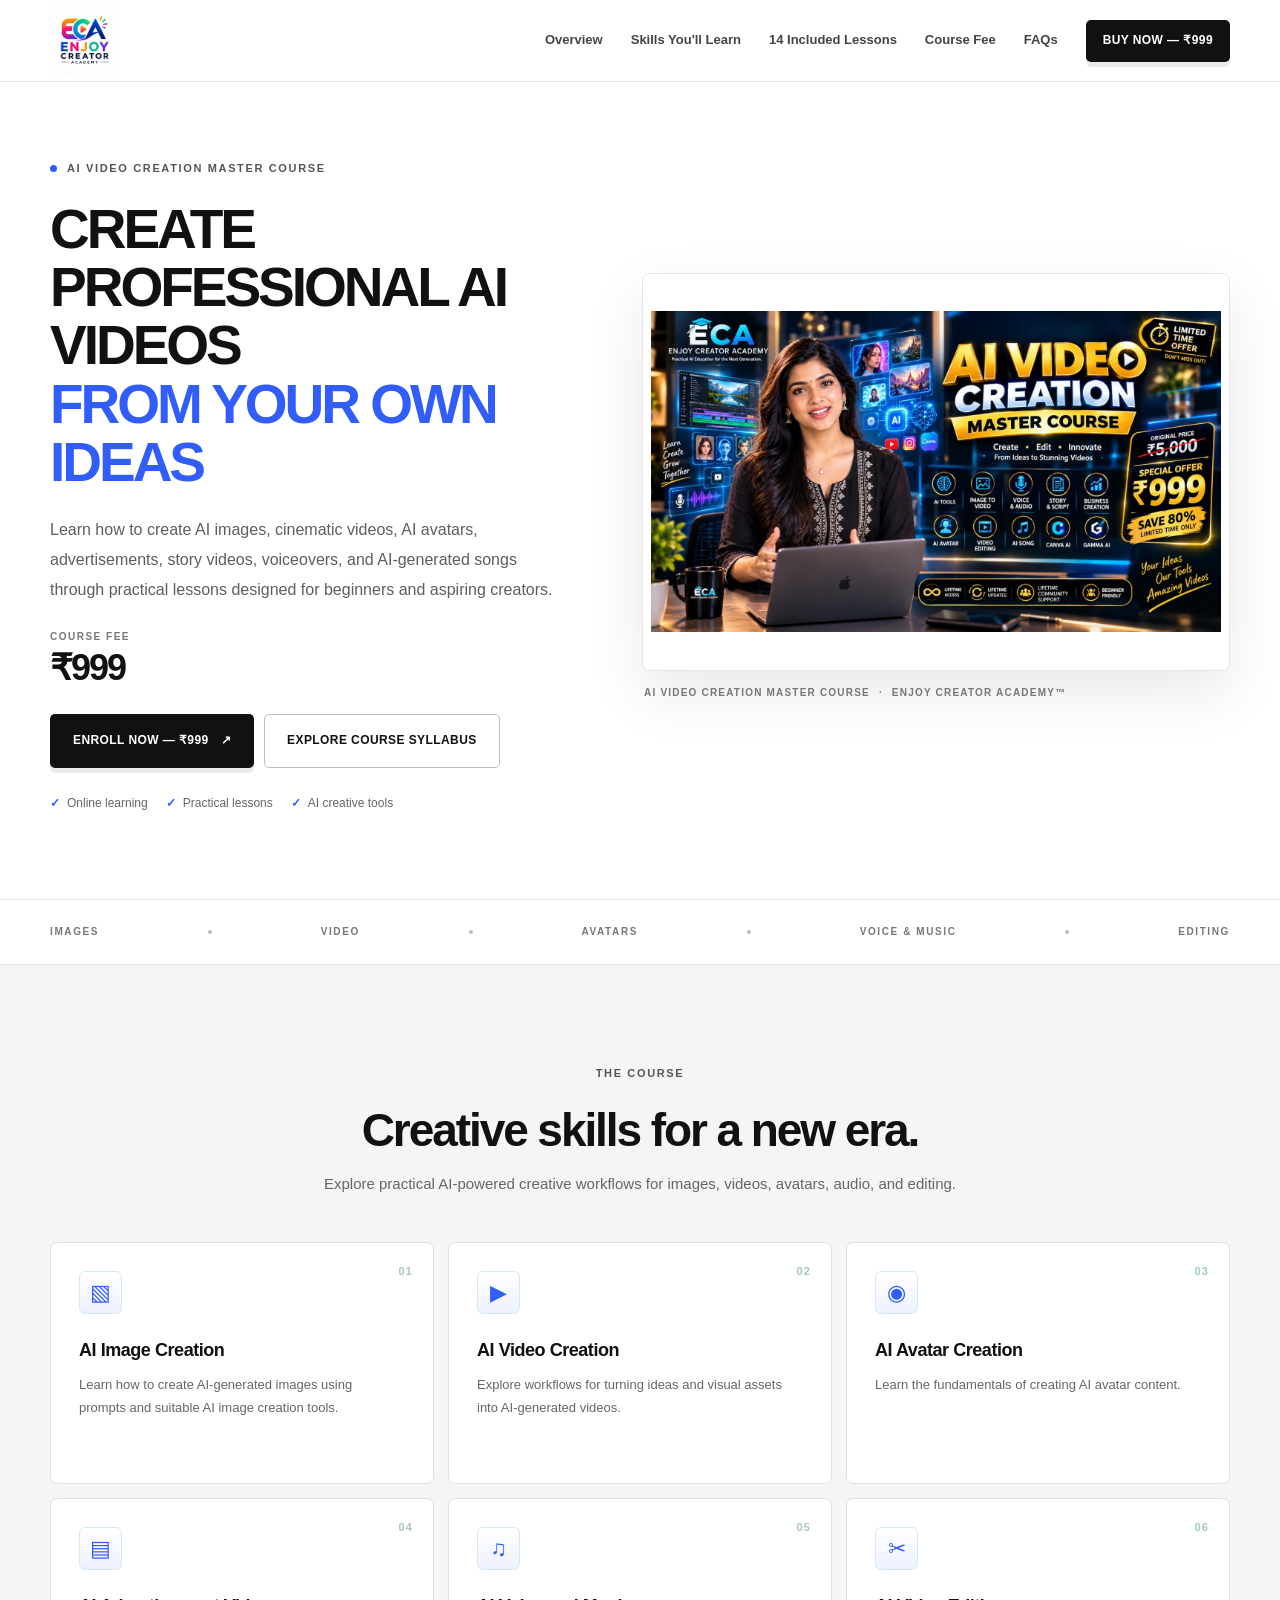
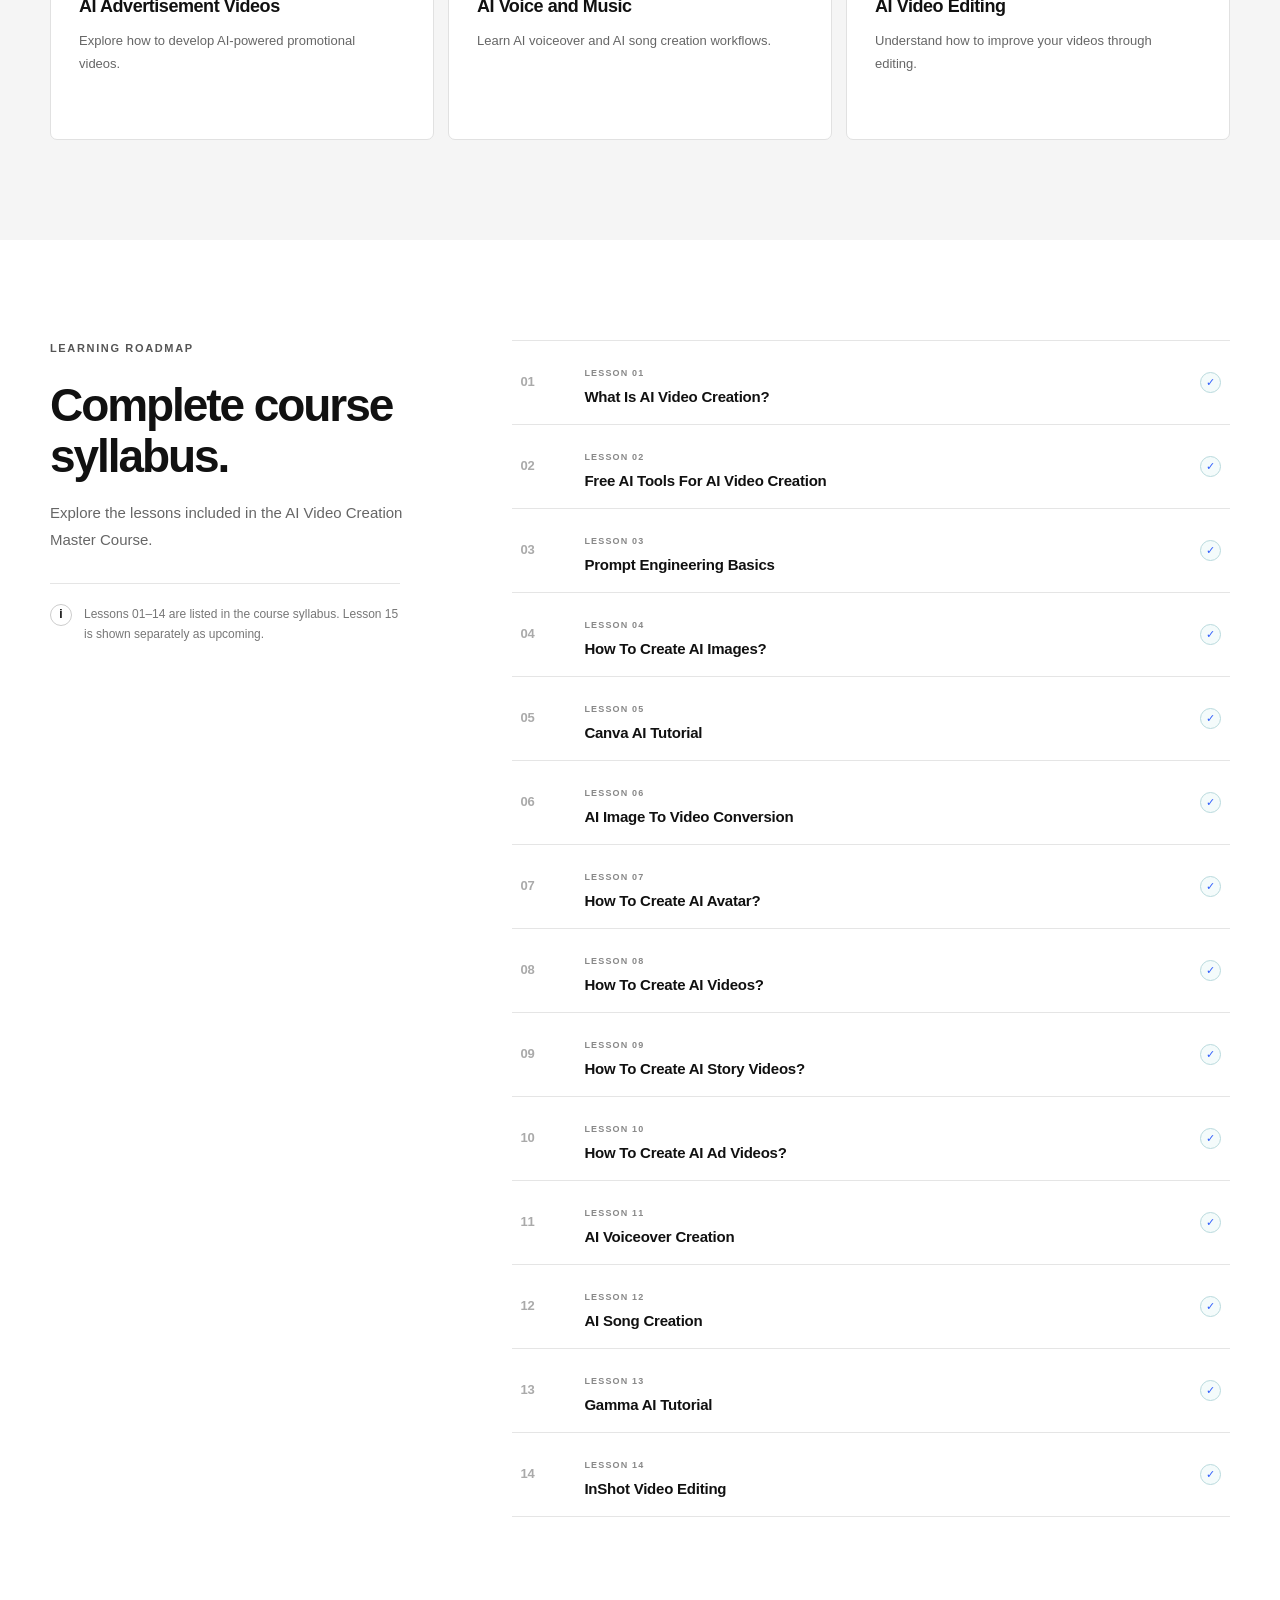
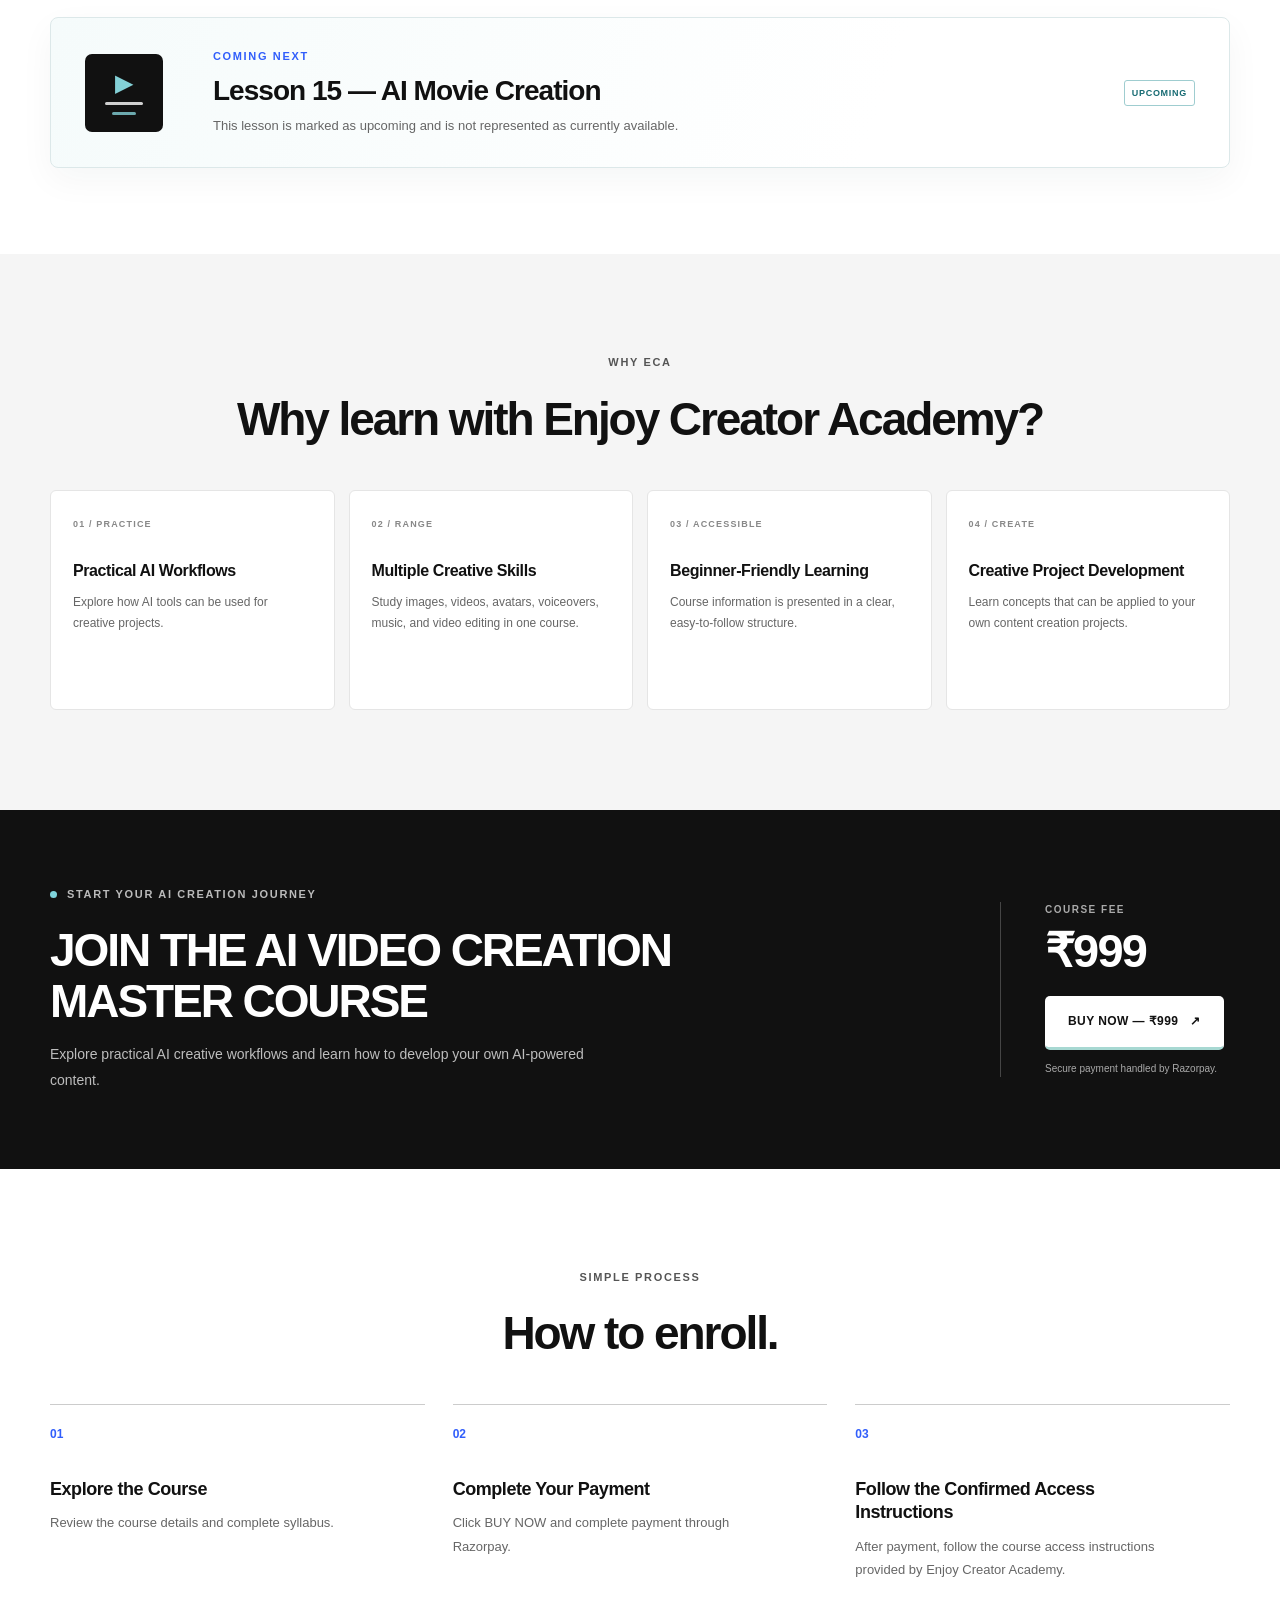
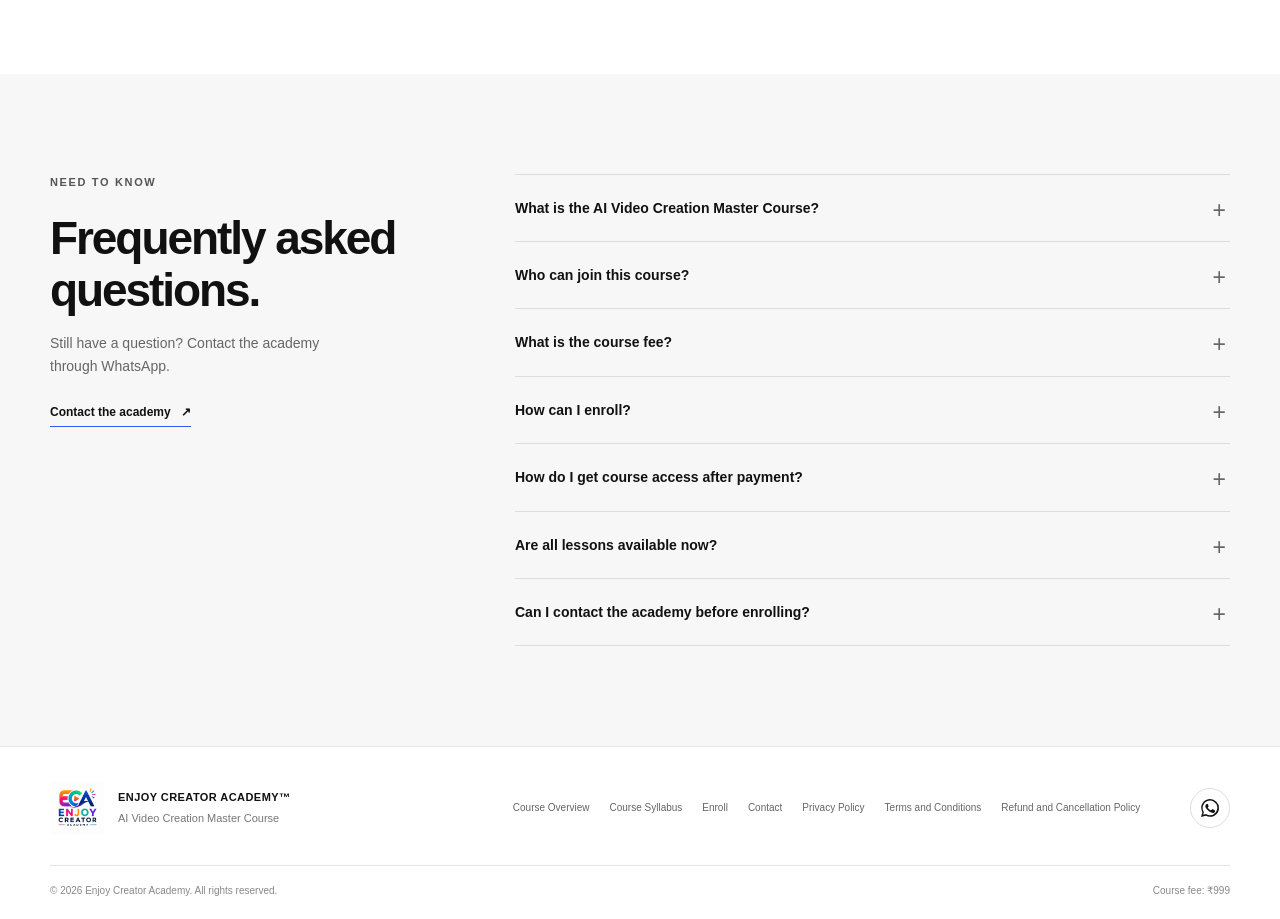
==== commit d7f8b746: "Add files via upload" ====
--- a/index.html
+++ b/index.html
@@ -9,10 +9,10 @@
   <meta property="og:type" content="website">
   <meta property="og:title" content="AI Video Creation Master Course | ENJOY CREATOR ACADEMY™">
   <meta property="og:description" content="Explore practical AI creative workflows for images, videos, avatars, audio, and editing.">
-  <meta property="og:image" content="assets/ai-video-course-cover.png">
+  <meta property="og:image" content="ai-video-course-cover.png">
   <!-- Add a canonical URL only after the final domain is confirmed. -->
-  <link rel="icon" href="assets/eca-logo.png" type="image/png">
-  <link rel="preload" as="image" href="assets/eca-logo.png">
+  <link rel="icon" href="eca-logo.png" type="image/png">
+  <link rel="preload" as="image" href="eca-logo.png">
   <link rel="stylesheet" href="styles.css">
   <script src="script.js" defer></script>
 </head>
@@ -21,16 +21,17 @@
   <header class="site-header">
     <div class="container header-inner">
       <a class="brand" href="#top" aria-label="Enjoy Creator Academy home">
-        <img src="assets/eca-logo.png" alt="ENJOY CREATOR ACADEMY logo" width="220" height="220">
+        <img src="eca-logo.png" alt="ENJOY CREATOR ACADEMY logo" width="220" height="220">
       </a>
       <button class="menu-toggle" type="button" aria-expanded="false" aria-controls="primary-nav" aria-label="Open navigation menu">
         <span></span><span></span><span></span>
       </button>
       <nav id="primary-nav" class="primary-nav" aria-label="Main navigation">
-        <a href="#overview">Course Overview</a>
-        <a href="#learn">What You'll Learn</a>
-        <a href="#syllabus">Course Syllabus</a>
-        <a href="#faq">FAQ</a>
+        <a href="#overview">Overview</a>
+        <a href="#learn">Skills You'll Learn</a>
+        <a href="#syllabus">14 Included Lessons</a>
+        <a href="#enroll">Course Fee</a>
+        <a href="#faq">FAQs</a>
         <a class="button button-dark header-cta" href="https://rzp.io/rzp/eca-ai" target="_blank" rel="noopener noreferrer">BUY NOW — ₹999</a>
       </nav>
     </div>
@@ -56,7 +57,7 @@
         </div>
         <div class="hero-visual reveal">
           <div class="cover-frame">
-            <img src="assets/ai-video-course-cover.png" alt="AI Video Creation Master Course promotional cover from Enjoy Creator Academy" width="1536" height="1024" fetchpriority="high">
+            <img src="ai-video-course-cover.png" alt="AI Video Creation Master Course promotional cover from Enjoy Creator Academy" width="1536" height="1024" fetchpriority="high">
           </div>
           <p class="image-caption">AI VIDEO CREATION MASTER COURSE <span>·</span> ENJOY CREATOR ACADEMY™</p>
         </div>
@@ -108,8 +109,20 @@
           <article class="lesson reveal"><span class="lesson-num">12</span><div><span class="lesson-label">LESSON 12</span><h3>AI Song Creation</h3></div><span class="lesson-check" aria-hidden="true">✓</span></article>
           <article class="lesson reveal"><span class="lesson-num">13</span><div><span class="lesson-label">LESSON 13</span><h3>Gamma AI Tutorial</h3></div><span class="lesson-check" aria-hidden="true">✓</span></article>
           <article class="lesson reveal"><span class="lesson-num">14</span><div><span class="lesson-label">LESSON 14</span><h3>InShot Video Editing</h3></div><span class="lesson-check" aria-hidden="true">✓</span></article>
-          <article class="lesson lesson-upcoming reveal"><span class="lesson-num">15</span><div><span class="lesson-label">LESSON 15</span><h3>AI Movie Creation</h3></div><span class="status-upcoming">UPCOMING</span></article>
         </div>
+      </div>
+    </section>
+
+
+    <section class="upcoming-section" aria-labelledby="upcoming-title">
+      <div class="container upcoming-card reveal">
+        <div class="upcoming-art" aria-hidden="true"><span class="film-symbol">▶</span><span class="film-line"></span><span class="film-line short"></span></div>
+        <div class="upcoming-copy">
+          <p class="eyebrow">COMING NEXT</p>
+          <h2 id="upcoming-title">Lesson 15 — AI Movie Creation</h2>
+          <p>This lesson is marked as upcoming and is not represented as currently available.</p>
+        </div>
+        <span class="status-upcoming">UPCOMING</span>
       </div>
     </section>
 
@@ -161,10 +174,10 @@
 
   <footer class="site-footer" id="contact">
     <div class="container footer-main">
-      <div class="footer-brand"><img src="assets/eca-logo.png" alt="" width="96" height="96" loading="lazy"><div><strong>ENJOY CREATOR ACADEMY™</strong><span>AI Video Creation Master Course</span></div></div>
+      <div class="footer-brand"><img src="eca-logo.png" alt="" width="96" height="96" loading="lazy"><div><strong>ENJOY CREATOR ACADEMY™</strong><span>AI Video Creation Master Course</span></div></div>
       <nav class="footer-links" aria-label="Footer navigation">
-        <a href="#overview">Course Overview</a><a href="#syllabus">Course Syllabus</a><a href="#contact">Contact</a>
-        <a href="policies/privacy-policy.html">Privacy Policy</a><a href="policies/terms-and-conditions.html">Terms and Conditions</a><a href="policies/refund-cancellation.html">Refund and Cancellation Policy</a>
+        <a href="#overview">Course Overview</a><a href="#syllabus">Course Syllabus</a><a href="#enroll">Enroll</a><a href="#contact">Contact</a>
+        <a href="privacy-policy.html">Privacy Policy</a><a href="terms-and-conditions.html">Terms and Conditions</a><a href="refund-cancellation.html">Refund and Cancellation Policy</a>
       </nav>
       <a class="whatsapp-icon" href="https://wa.me/916381046840" target="_blank" rel="noopener noreferrer" aria-label="Contact Enjoy Creator Academy on WhatsApp" title="Contact Enjoy Creator Academy on WhatsApp">
         <svg viewBox="0 0 24 24" aria-hidden="true"><path d="M20.5 3.5A11.8 11.8 0 0 0 12.1 0C5.6 0 .3 5.3.3 11.8c0 2.1.6 4.2 1.6 6L0 24l6.4-1.7a11.8 11.8 0 0 0 5.7 1.4h.1C18.7 23.7 24 18.4 24 11.9a11.8 11.8 0 0 0-3.5-8.4ZM12.1 21.7a9.8 9.8 0 0 1-5-1.4l-.4-.2-3.8 1 1-3.7-.3-.4a9.8 9.8 0 1 1 8.5 4.7Zm5.4-7.3c-.3-.2-1.7-.9-2-.9s-.5-.2-.7.2c-.2.3-.8.9-1 1.1-.2.2-.4.2-.7.1-.3-.2-1.2-.4-2.3-1.4-.8-.7-1.4-1.7-1.6-2-.2-.3 0-.5.1-.6l.5-.6c.2-.2.2-.3.3-.5.1-.2 0-.4 0-.6s-.7-1.6-.9-2.2c-.2-.6-.5-.5-.7-.5h-.6c-.2 0-.6.1-.9.4-.3.3-1.2 1.1-1.2 2.6s1.2 3 1.3 3.2c.2.2 2.4 3.7 5.8 5.1.8.3 1.4.5 1.9.6.8.3 1.5.2 2 .1.6-.1 1.7-.7 1.9-1.4.2-.7.2-1.3.1-1.4-.1-.1-.3-.2-.6-.4Z"/></svg>
--- a/styles.css
+++ b/styles.css
@@ -1,4 +1,4 @@
-:root{--white:#fff;--black:#111;--deep:#050505;--soft:#f5f5f5;--border:#e5e5e5;--muted:#666;--max:1180px;--radius:10px;--ease:cubic-bezier(.2,.7,.2,1)}
+:root{--white:#fff;--black:#111;--deep:#050505;--soft:#f5f5f5;--border:#e5e5e5;--muted:#666;--accent:#0f766e;--accent-soft:#e8f5f3;--max:1180px;--radius:10px;--ease:cubic-bezier(.2,.7,.2,1)}
 *{box-sizing:border-box}html{scroll-behavior:smooth;scroll-padding-top:96px}body{margin:0;background:var(--white);color:var(--black);font-family:Inter,-apple-system,BlinkMacSystemFont,"Segoe UI",Roboto,Arial,sans-serif;line-height:1.6;-webkit-font-smoothing:antialiased}img{display:block;max-width:100%;height:auto}a{color:inherit;text-decoration:none}button,a,summary{-webkit-tap-highlight-color:transparent}a:focus-visible,button:focus-visible,summary:focus-visible{outline:3px solid #555;outline-offset:4px}.container{width:min(var(--max),calc(100% - 48px));margin-inline:auto}.skip-link{position:absolute;left:12px;top:-60px;background:#111;color:#fff;padding:10px 14px;z-index:100}.skip-link:focus{top:12px}.site-header{height:82px;background:rgba(255,255,255,.96);border-bottom:1px solid var(--border);position:sticky;top:0;z-index:50;backdrop-filter:blur(14px)}.header-inner{height:100%;display:flex;align-items:center;justify-content:space-between;gap:28px}.brand{display:flex;align-items:center;flex-shrink:0}.brand img{width:68px;height:68px;object-fit:contain}.primary-nav{display:flex;align-items:center;gap:28px;font-size:13px;font-weight:600}.primary-nav>a:not(.button){color:#444;transition:color .2s}.primary-nav>a:not(.button):hover{color:#000}.button{min-height:46px;display:inline-flex;align-items:center;justify-content:center;gap:12px;padding:12px 20px;border:1px solid transparent;border-radius:5px;font-size:12px;font-weight:800;letter-spacing:.035em;text-align:center;transition:transform .2s var(--ease),background .2s,border-color .2s}.button:hover{transform:translateY(-2px)}.button-dark{background:var(--black);color:#fff}.button-dark:hover{background:#303030}.button-outline{background:transparent;border-color:#bdbdbd;color:#111}.button-outline:hover{border-color:#111}.button-light{background:#fff;color:#111}.button-light:hover{background:#e9e9e9}.button-large{min-height:54px;padding:15px 22px}.header-cta{min-height:42px;padding:10px 16px}.menu-toggle{display:none;background:none;border:0;padding:10px}.menu-toggle span{display:block;width:23px;height:2px;background:#111;margin:5px}
 .section{padding:100px 0}.hero{padding:68px 0 76px}.hero-grid{display:grid;grid-template-columns:.95fr 1.05fr;align-items:center;gap:60px}.eyebrow{display:flex;align-items:center;gap:10px;margin:0 0 22px;font-size:11px;letter-spacing:.15em;font-weight:800;color:#555}.eyebrow-dot{width:7px;height:7px;border-radius:50%;background:#111}.hero h1{font-size:clamp(38px,4.3vw,61px);line-height:1.06;letter-spacing:-.055em;margin:0 0 24px;font-weight:850;max-width:620px}.hero h1 span{display:block;color:#777}.hero-description{max-width:570px;color:#5e5e5e;font-size:16px;line-height:1.85;margin:0 0 25px}.price-block{display:flex;flex-direction:column;gap:0;margin-bottom:22px}.price-block span,.enroll-price>span{font-size:10px;letter-spacing:.15em;font-weight:800;color:#777}.price-block strong{font-size:36px;line-height:1.3;letter-spacing:-.04em}.hero-actions{display:flex;flex-wrap:wrap;gap:10px}.quick-facts{display:flex;flex-wrap:wrap;gap:18px;padding:0;margin:26px 0 0;list-style:none;color:#666;font-size:12px}.quick-facts li{display:flex;align-items:center;gap:7px}.quick-facts li span{font-weight:800;color:#111}.hero-visual{min-width:0}.cover-frame{background:#fff;border:1px solid var(--border);padding:8px;border-radius:8px;box-shadow:0 22px 60px rgba(0,0,0,.09)}.cover-frame img{width:100%;aspect-ratio:3/2;object-fit:contain;border-radius:4px}.image-caption{margin:14px 2px 0;font-size:10px;letter-spacing:.12em;font-weight:700;color:#777}.image-caption span{padding:0 5px}.trust-strip{border-block:1px solid var(--border);background:#fff}.trust-strip-inner{min-height:64px;display:flex;align-items:center;justify-content:space-between;gap:16px;font-size:10px;letter-spacing:.16em;font-weight:800;color:#777}.trust-strip i{width:4px;height:4px;border-radius:50%;background:#bbb}
 .section-soft{background:var(--soft)}.narrow-heading{text-align:center;max-width:660px;margin-bottom:46px}.narrow-heading .eyebrow,.section-heading .eyebrow{justify-content:center}.narrow-heading h2,.section-heading h2,.syllabus-intro h2,.faq-heading h2{font-size:clamp(32px,4vw,46px);line-height:1.12;letter-spacing:-.045em;margin:0 0 16px}.narrow-heading>p:last-child,.section-heading>p:last-child{color:var(--muted);margin:0;font-size:15px}.feature-grid{display:grid;grid-template-columns:repeat(3,1fr);gap:14px}.feature-card{position:relative;min-height:230px;padding:28px;border:1px solid #e1e1e1;background:#fff;border-radius:7px;transition:transform .25s var(--ease),box-shadow .25s,border-color .25s;overflow:hidden}.feature-card:hover{transform:translateY(-4px);border-color:#c8c8c8;box-shadow:0 14px 30px rgba(0,0,0,.05)}.feature-icon{width:43px;height:43px;display:grid;place-items:center;border:1px solid #ddd;border-radius:6px;font-size:22px;margin-bottom:25px}.feature-card h3,.benefit-card h3,.step h3{font-size:18px;letter-spacing:-.025em;line-height:1.3;margin:0 0 10px}.feature-card p,.benefit-card p,.step p{font-size:13px;color:#666;line-height:1.8;margin:0;max-width:320px}.card-number{position:absolute;right:20px;top:20px;color:#ccc;font-size:11px;letter-spacing:.1em;font-weight:800}
@@ -11,3 +11,206 @@
 @media(max-width:1000px){.primary-nav{gap:16px}.primary-nav>a:not(.button){font-size:12px}.hero-grid{gap:35px}.syllabus-layout,.faq-layout{gap:45px}.benefit-grid{grid-template-columns:repeat(2,1fr)}.footer-main{grid-template-columns:1fr auto}.footer-links{grid-column:1/-1;grid-row:2}}
 @media(max-width:760px){.container{width:min(100% - 36px,var(--max))}.site-header{height:68px}.brand img{width:56px;height:56px}.menu-toggle{display:block;cursor:pointer}.primary-nav{display:none;position:absolute;left:0;right:0;top:68px;padding:18px 18px 22px;background:#fff;border-bottom:1px solid var(--border);box-shadow:0 16px 24px rgba(0,0,0,.06);flex-direction:column;align-items:stretch;gap:0}.primary-nav.is-open{display:flex}.primary-nav>a:not(.button){padding:12px 4px;font-size:14px;border-bottom:1px solid #eee}.primary-nav .header-cta{margin-top:14px}.section{padding:72px 0}.hero{padding:44px 0 55px}.hero-grid{grid-template-columns:1fr;gap:28px}.hero h1{font-size:clamp(37px,10vw,52px);max-width:600px}.hero-description{font-size:14px}.hero-visual{order:2}.cover-frame{padding:5px}.cover-frame img{aspect-ratio:3/2}.hero-actions{display:grid;grid-template-columns:1fr}.quick-facts{gap:12px;font-size:11px}.trust-strip-inner{min-height:54px;justify-content:center;flex-wrap:wrap;gap:9px 12px;font-size:8px;letter-spacing:.1em}.trust-strip-inner i{width:3px;height:3px}.narrow-heading{margin-bottom:30px}.narrow-heading h2,.section-heading h2,.syllabus-intro h2,.faq-heading h2{font-size:34px}.feature-grid{grid-template-columns:1fr 1fr;gap:10px}.feature-card{padding:20px 16px;min-height:220px}.feature-icon{width:38px;height:38px;margin-bottom:20px}.feature-card h3{font-size:15px}.feature-card p{font-size:12px}.card-number{right:12px;top:12px}.syllabus-layout{grid-template-columns:1fr;gap:30px}.syllabus-intro{position:static}.syllabus-note{margin-top:20px}.lesson{grid-template-columns:30px 1fr 18px;gap:12px;min-height:78px;padding:14px 4px}.lesson h3{font-size:13px}.lesson-upcoming{padding-inline:10px}.status-upcoming{font-size:8px;padding:4px}.benefit-grid{grid-template-columns:1fr 1fr;gap:10px}.benefit-card{padding:21px 16px;min-height:200px}.benefit-card>span{margin-bottom:22px}.benefit-card h3{font-size:15px}.benefit-card p{font-size:12px}.enroll-section{padding:58px 0}.enroll-inner{grid-template-columns:1fr;gap:28px}.enroll-inner h2{font-size:34px}.enroll-price{border-left:0;border-top:1px solid #454545;padding:24px 0 0;min-width:0;width:100%}.enroll-price .button{width:100%}.steps-grid{grid-template-columns:1fr;gap:24px}.step{padding-top:16px}.step-number{margin-bottom:18px}.faq-layout{grid-template-columns:1fr;gap:28px}.faq-heading{position:static}.faq-item summary{font-size:13px;padding:19px 34px 19px 0}.footer-main{grid-template-columns:1fr auto;gap:22px}.footer-brand{gap:10px}.footer-brand img{width:42px;height:42px}.footer-brand strong{font-size:10px}.footer-links{gap:12px 16px}.footer-links a{font-size:10px}.footer-bottom{font-size:9px}}
 @media(max-width:390px){.container{width:calc(100% - 28px)}.feature-grid,.benefit-grid{grid-template-columns:1fr}.feature-card,.benefit-card{min-height:0}.feature-card{padding:22px}.benefit-card{padding:22px}.feature-icon{margin-bottom:18px}.trust-strip-inner{font-size:7px}.footer-main{grid-template-columns:1fr auto}.footer-brand strong{font-size:9px}.footer-brand span{font-size:10px}}
+
+
+/* Refinement pass: restrained electric-blue accent, clearer states, and mobile polish */
+:root{
+  --accent:#315efb;
+  --accent-soft:#edf1ff;
+}
+.eyebrow-dot{background:var(--accent)}
+.eyebrow-light:before{background:var(--accent)}
+.button-dark{background:#111}
+.button-dark:hover{background:var(--accent)}
+.button-outline:hover{border-color:var(--accent);color:var(--accent);background:#f8f9ff}
+.button-light:hover{background:var(--accent);color:#fff}
+.text-link:hover{color:var(--accent);border-color:var(--accent)}
+.feature-card:hover .feature-icon{border-color:#c5d0ff;background:var(--accent-soft);color:var(--accent)}
+.feature-icon{transition:background .22s,border-color .22s,color .22s,transform .22s}
+.feature-card:hover .feature-icon{transform:translateY(-2px)}
+.lesson-upcoming{border-left:3px solid var(--accent)}
+.status-upcoming{border-color:#c5d0ff;background:var(--accent-soft);color:#2448c7}
+.lesson-check{color:#315efb}
+.faq-item[open] summary{color:#2448c7}
+.faq-item summary:after{transition:transform .22s,color .22s}
+.faq-item[open] summary:after{color:var(--accent)}
+.whatsapp-icon:hover{border-color:#c5d0ff;background:var(--accent-soft);color:var(--accent)}
+.whatsapp-icon:hover svg{fill:var(--accent)}
+.step{transition:border-color .25s}
+.step:hover{border-color:var(--accent)}
+.step-number{color:var(--accent)}
+.cover-frame{transition:box-shadow .35s var(--ease),transform .35s var(--ease)}
+.cover-frame:hover{box-shadow:0 26px 70px rgba(17,17,17,.13);transform:translateY(-3px)}
+::selection{background:#dce4ff;color:#111}
+@media(min-width:761px){
+  .hero-copy{padding-block:10px}
+  .hero h1{max-width:590px}
+  .hero-description{max-width:520px}
+  .feature-card{min-height:242px}
+}
+@media(max-width:760px){
+  html{scroll-padding-top:78px}
+  .container{width:calc(100% - 32px)}
+  .hero{padding-top:35px;padding-bottom:44px}
+  .hero-grid{gap:22px}
+  .hero h1{font-size:clamp(35px,9.2vw,47px);line-height:1.04;letter-spacing:-.05em;margin-bottom:17px}
+  .hero .eyebrow{font-size:9px;letter-spacing:.12em;margin-bottom:16px}
+  .hero-description{font-size:14px;line-height:1.75;margin-bottom:19px}
+  .price-block{margin-bottom:18px}
+  .price-block strong{font-size:34px}
+  .hero-actions{gap:9px}
+  .button-large{min-height:52px;padding:14px 16px;font-size:11px}
+  .quick-facts{display:grid;grid-template-columns:repeat(3,minmax(0,1fr));gap:8px;font-size:10px}
+  .quick-facts li{align-items:flex-start;line-height:1.45;gap:5px}
+  .cover-frame{box-shadow:0 12px 32px rgba(0,0,0,.08)}
+  .image-caption{font-size:8px;line-height:1.6;letter-spacing:.08em}
+  .section{padding:64px 0}
+  .narrow-heading h2,.section-heading h2,.syllabus-intro h2,.faq-heading h2{font-size:clamp(30px,8vw,36px)}
+  .feature-grid{gap:10px}
+  .feature-card{min-height:0;padding:19px 15px 22px}
+  .feature-icon{width:36px;height:36px;font-size:19px;margin-bottom:17px}
+  .feature-card h3{font-size:14px;line-height:1.35}
+  .feature-card p{font-size:11px;line-height:1.7}
+  .card-number{font-size:9px;right:10px;top:10px}
+  .syllabus-layout{gap:24px}
+  .lesson{grid-template-columns:27px minmax(0,1fr) auto;gap:9px;min-height:74px}
+  .lesson h3{font-size:12px;overflow-wrap:anywhere}
+  .lesson-label{font-size:8px}
+  .lesson-num{font-size:12px}
+  .lesson-check{width:18px;height:18px;font-size:10px}
+  .status-upcoming{font-size:7px;padding:4px 5px}
+  .benefit-grid{gap:10px}
+  .benefit-card{padding:18px 14px;min-height:0}
+  .benefit-card>span{font-size:8px;margin-bottom:20px}
+  .benefit-card h3{font-size:14px}
+  .benefit-card p{font-size:11px;line-height:1.7}
+  .enroll-inner h2{font-size:clamp(29px,8vw,36px)}
+  .enroll-price strong{font-size:42px}
+  .steps-grid{gap:20px}
+  .step-number{margin-bottom:12px}
+  .faq-item summary{padding:18px 32px 18px 0;line-height:1.5}
+  .faq-item summary:after{top:13px}
+  .faq-item p{font-size:12px;margin-right:12px}
+  .footer-main{gap:18px 12px}
+  .footer-links{gap:12px 14px}
+  .footer-bottom{align-items:flex-start;line-height:1.5}
+}
+@media(max-width:390px){
+  .container{width:calc(100% - 26px)}
+  .hero h1{font-size:34px}
+  .quick-facts{grid-template-columns:1fr;gap:7px}
+  .feature-card{padding:17px 13px 20px}
+  .feature-card h3{font-size:13px}
+  .lesson{grid-template-columns:24px minmax(0,1fr) auto;gap:7px}
+  .lesson h3{font-size:11px}
+  .status-upcoming{letter-spacing:0}
+  .footer-brand strong{font-size:9px}
+}
+
+/* Refined brand accent and extra mobile polish */
+.eyebrow-dot{background:var(--accent)}
+.hero h1 span{color:var(--accent)}
+.price-block strong{letter-spacing:-.055em}
+.button-dark{box-shadow:0 5px 0 rgba(15,118,110,.16)}
+.button-dark:hover{box-shadow:0 8px 20px rgba(15,118,110,.14)}
+.feature-icon{color:var(--accent);background:linear-gradient(180deg,#fff,var(--accent-soft));border-color:#d4e9e6}
+.card-number{color:#a4c7c3}
+.lesson-check{color:var(--accent);border-color:#b8d9d5}
+.status-upcoming{background:#f1f1f1}
+.text-link{border-color:var(--accent)}
+.enroll-price .button-light{border-bottom:3px solid #a7d8d2}
+.step-number{color:var(--accent)}
+.whatsapp-icon:hover{border-color:var(--accent);color:var(--accent)}
+@media(min-width:761px){
+ .hero-visual{animation:heroFloat 7s ease-in-out infinite}
+ .cover-frame{transition:transform .35s var(--ease),box-shadow .35s var(--ease)}
+ .cover-frame:hover{transform:translateY(-5px);box-shadow:0 28px 70px rgba(0,0,0,.13)}
+}
+@keyframes heroFloat{0%,100%{transform:translateY(0)}50%{transform:translateY(-5px)}}
+@media(max-width:760px){
+ .hero{padding-top:34px}
+ .hero h1{font-size:clamp(35px,9.3vw,47px);line-height:1.04}
+ .hero-description{line-height:1.75}
+ .hero-actions .button{width:100%;min-height:52px}
+ .quick-facts{display:grid;grid-template-columns:1fr 1fr;gap:10px}
+ .quick-facts li:last-child{grid-column:1/-1}
+ .image-caption{font-size:8px;line-height:1.7}
+ .feature-grid{gap:9px}
+ .feature-card{padding:18px 14px;min-height:218px}
+ .lesson{grid-template-columns:27px minmax(0,1fr) auto;gap:9px}
+ .lesson h3{overflow-wrap:anywhere}
+ .status-upcoming{max-width:72px;text-align:center;white-space:normal;line-height:1.35}
+ .footer-main{align-items:start}
+ .footer-links{display:grid;grid-template-columns:1fr 1fr;gap:12px}
+ .footer-bottom{align-items:flex-start;line-height:1.6}
+}
+@media(max-width:360px){
+ .container{width:calc(100% - 24px)}
+ .hero h1{font-size:34px}
+ .feature-grid{grid-template-columns:1fr}
+ .feature-card{min-height:0}
+ .benefit-grid{grid-template-columns:1fr}
+ .lesson{grid-template-columns:23px minmax(0,1fr) auto;gap:7px}
+ .lesson h3{font-size:12px}
+ .footer-brand strong{font-size:8px}
+}
+
+/* Refinements: restrained teal accent, improved mobile rhythm, and a distinct upcoming lesson panel. */
+.eyebrow-dot{background:var(--accent)}
+.eyebrow-light:before{background:#7fd4dc}
+.hero h1 span{color:var(--accent)}
+.button-dark{box-shadow:0 5px 0 rgba(0,0,0,.08)}
+.button-dark:hover{box-shadow:0 9px 22px rgba(8,127,140,.16)}
+.button-outline:hover{background:var(--accent-soft);border-color:var(--accent)}
+.quick-facts li span{color:var(--accent)}
+.feature-icon{color:var(--accent);background:linear-gradient(180deg,#fff,var(--accent-soft));border-color:#d5eaec}
+.feature-card:hover .feature-icon{border-color:#9acdd1}
+.lesson-check{color:var(--accent);border-color:#b9dadd;background:#f4fbfb}
+.text-link:hover{color:var(--accent);border-color:var(--accent)}
+.whatsapp-icon:hover{border-color:#b9dadd;background:var(--accent-soft)}
+.upcoming-section{padding:0 0 86px;background:#fff}
+.upcoming-card{display:grid;grid-template-columns:100px 1fr auto;gap:28px;align-items:center;padding:30px 34px;border:1px solid #dce8e9;border-radius:8px;background:linear-gradient(110deg,#f5fbfb 0%,#fff 70%);box-shadow:0 12px 35px rgba(10,50,55,.045)}
+.upcoming-art{height:78px;width:78px;border-radius:7px;background:#111;display:flex;flex-direction:column;align-items:center;justify-content:center;gap:7px;color:#fff}
+.film-symbol{font-size:24px;line-height:1;color:#83d0d6}
+.film-line{height:3px;width:38px;background:#fff;border-radius:4px;opacity:.8}
+.film-line.short{width:24px;background:#83d0d6}
+.upcoming-copy .eyebrow{margin-bottom:8px;color:var(--accent)}
+.upcoming-copy h2{font-size:clamp(20px,2.5vw,28px);letter-spacing:-.035em;line-height:1.2;margin:0 0 8px}
+.upcoming-copy>p:last-child{margin:0;color:#666;font-size:13px;line-height:1.7}
+.status-upcoming{background:#fff;border-color:#9fcdd0;color:#176b73}
+@media(max-width:760px){
+  .upcoming-section{padding:0 0 62px}
+  .upcoming-card{grid-template-columns:54px 1fr;gap:15px;padding:20px 17px;align-items:start}
+  .upcoming-art{width:50px;height:50px;gap:4px}
+  .film-symbol{font-size:17px}
+  .film-line{width:25px;height:2px}
+  .film-line.short{width:16px}
+  .upcoming-copy h2{font-size:19px}
+  .upcoming-copy>p:last-child{font-size:12px}
+  .upcoming-card>.status-upcoming{grid-column:2;justify-self:start;margin-top:-4px}
+}
+@media(max-width:760px){
+  .primary-nav{max-height:calc(100dvh - 68px);overflow-y:auto;padding:12px 18px 18px}
+  .primary-nav>a:not(.button){padding:13px 4px}
+  .primary-nav .header-cta{position:sticky;bottom:0}
+  .hero{padding-top:34px}
+  .hero h1{line-height:1.04;letter-spacing:-.045em}
+  .price-block strong{font-size:33px}
+  .button-large{width:100%;min-height:52px}
+  .hero-actions{gap:9px}
+  .quick-facts{display:grid;grid-template-columns:1fr 1fr;gap:10px}
+  .feature-card{border-radius:8px}
+  .lesson{grid-template-columns:28px minmax(0,1fr) 18px}
+  .lesson h3{overflow-wrap:anywhere}
+  .enroll-inner h2{font-size:clamp(30px,8vw,36px)}
+  .footer-bottom{align-items:flex-start;flex-direction:column;gap:5px}
+}
+@media(max-width:360px){
+  .hero h1{font-size:34px}
+  .quick-facts{grid-template-columns:1fr}
+  .lesson{gap:8px}
+  .lesson h3{font-size:12px}
+  .upcoming-card{grid-template-columns:1fr}
+  .upcoming-art{display:none}
+  .upcoming-card>.status-upcoming{grid-column:1}
+}
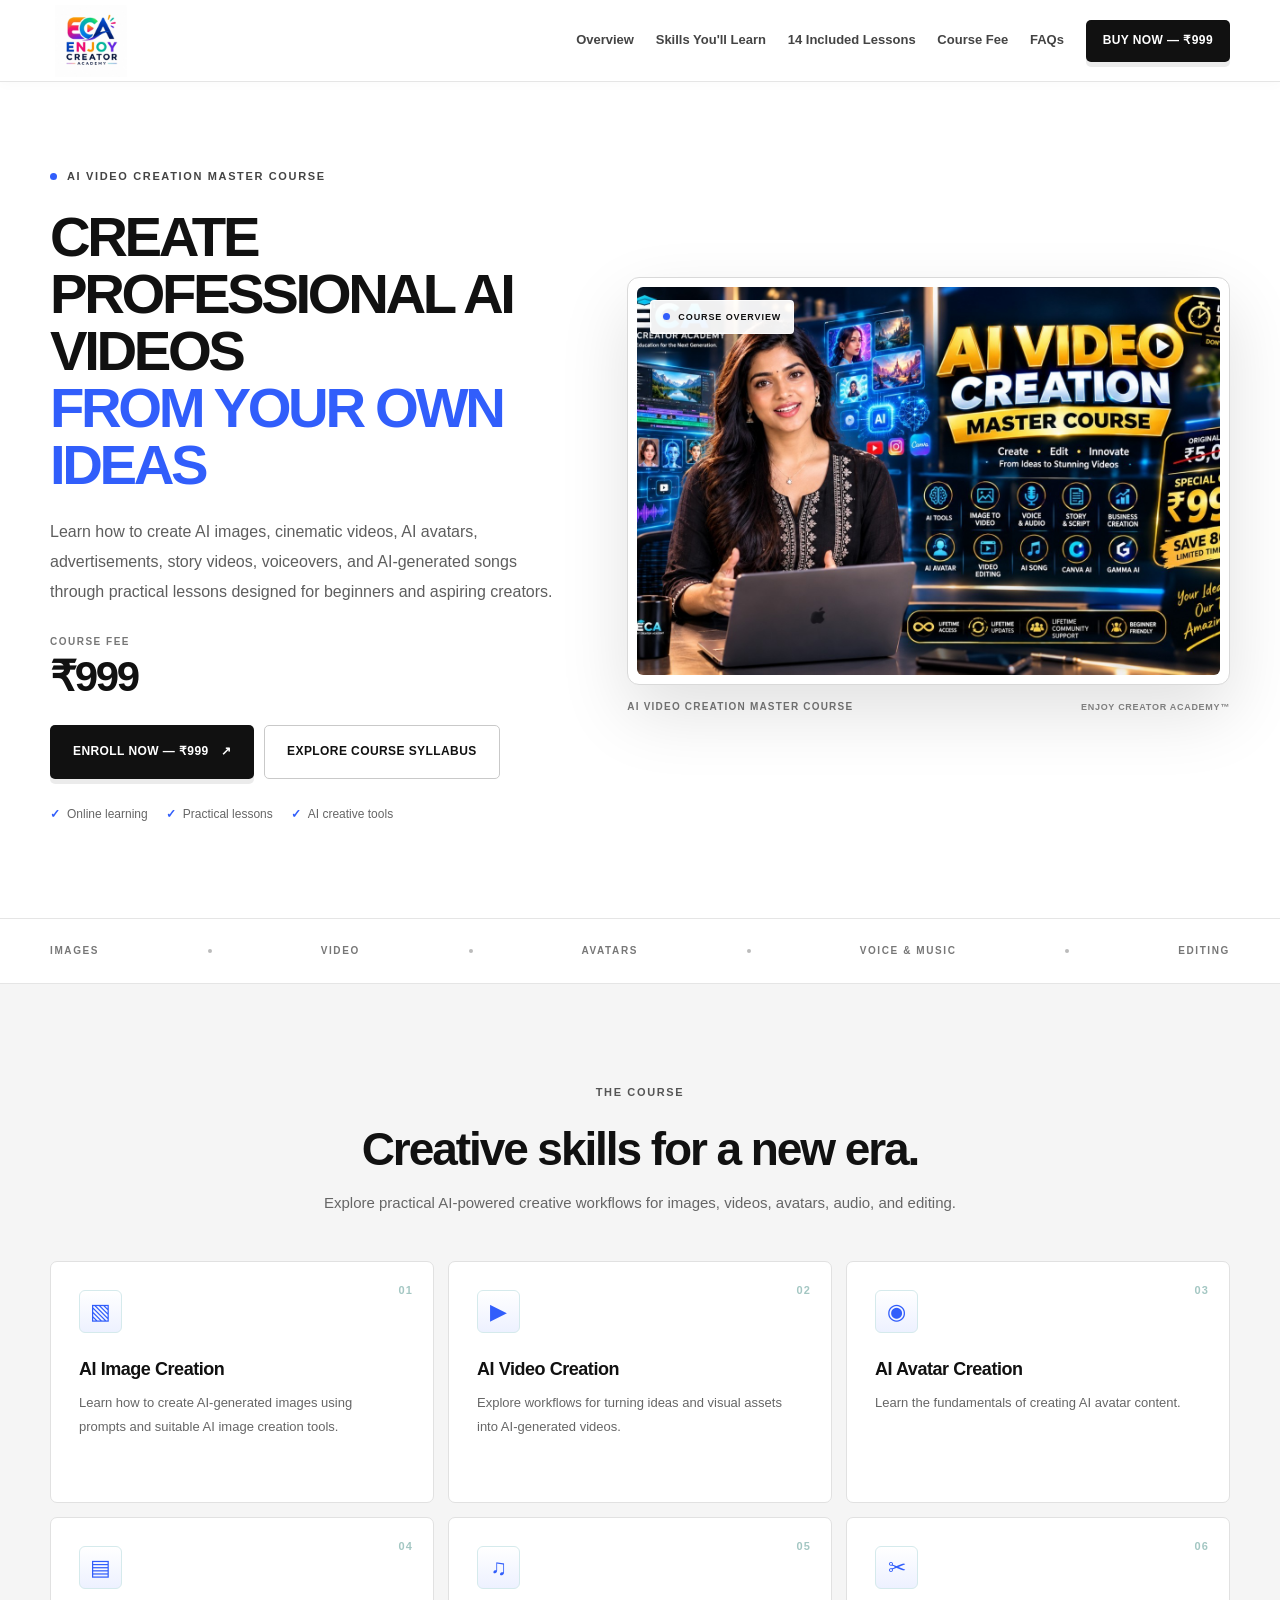
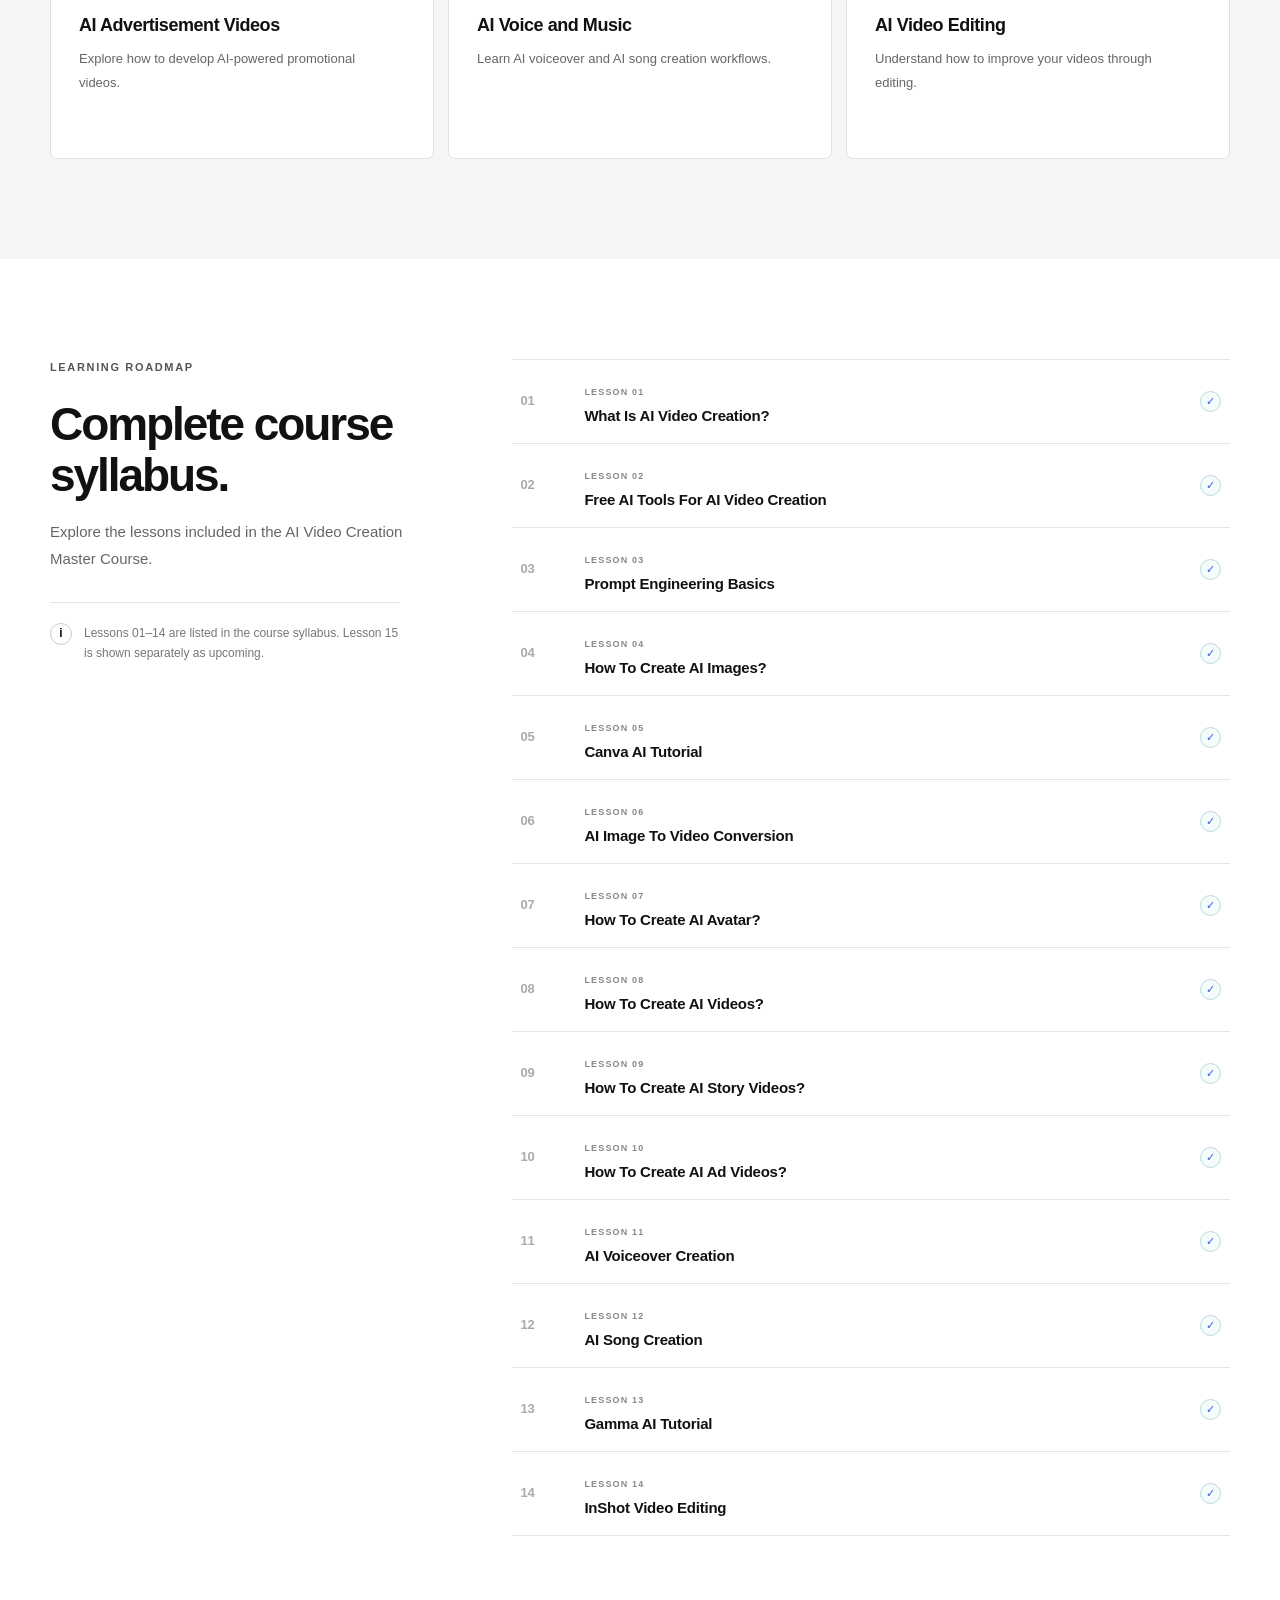
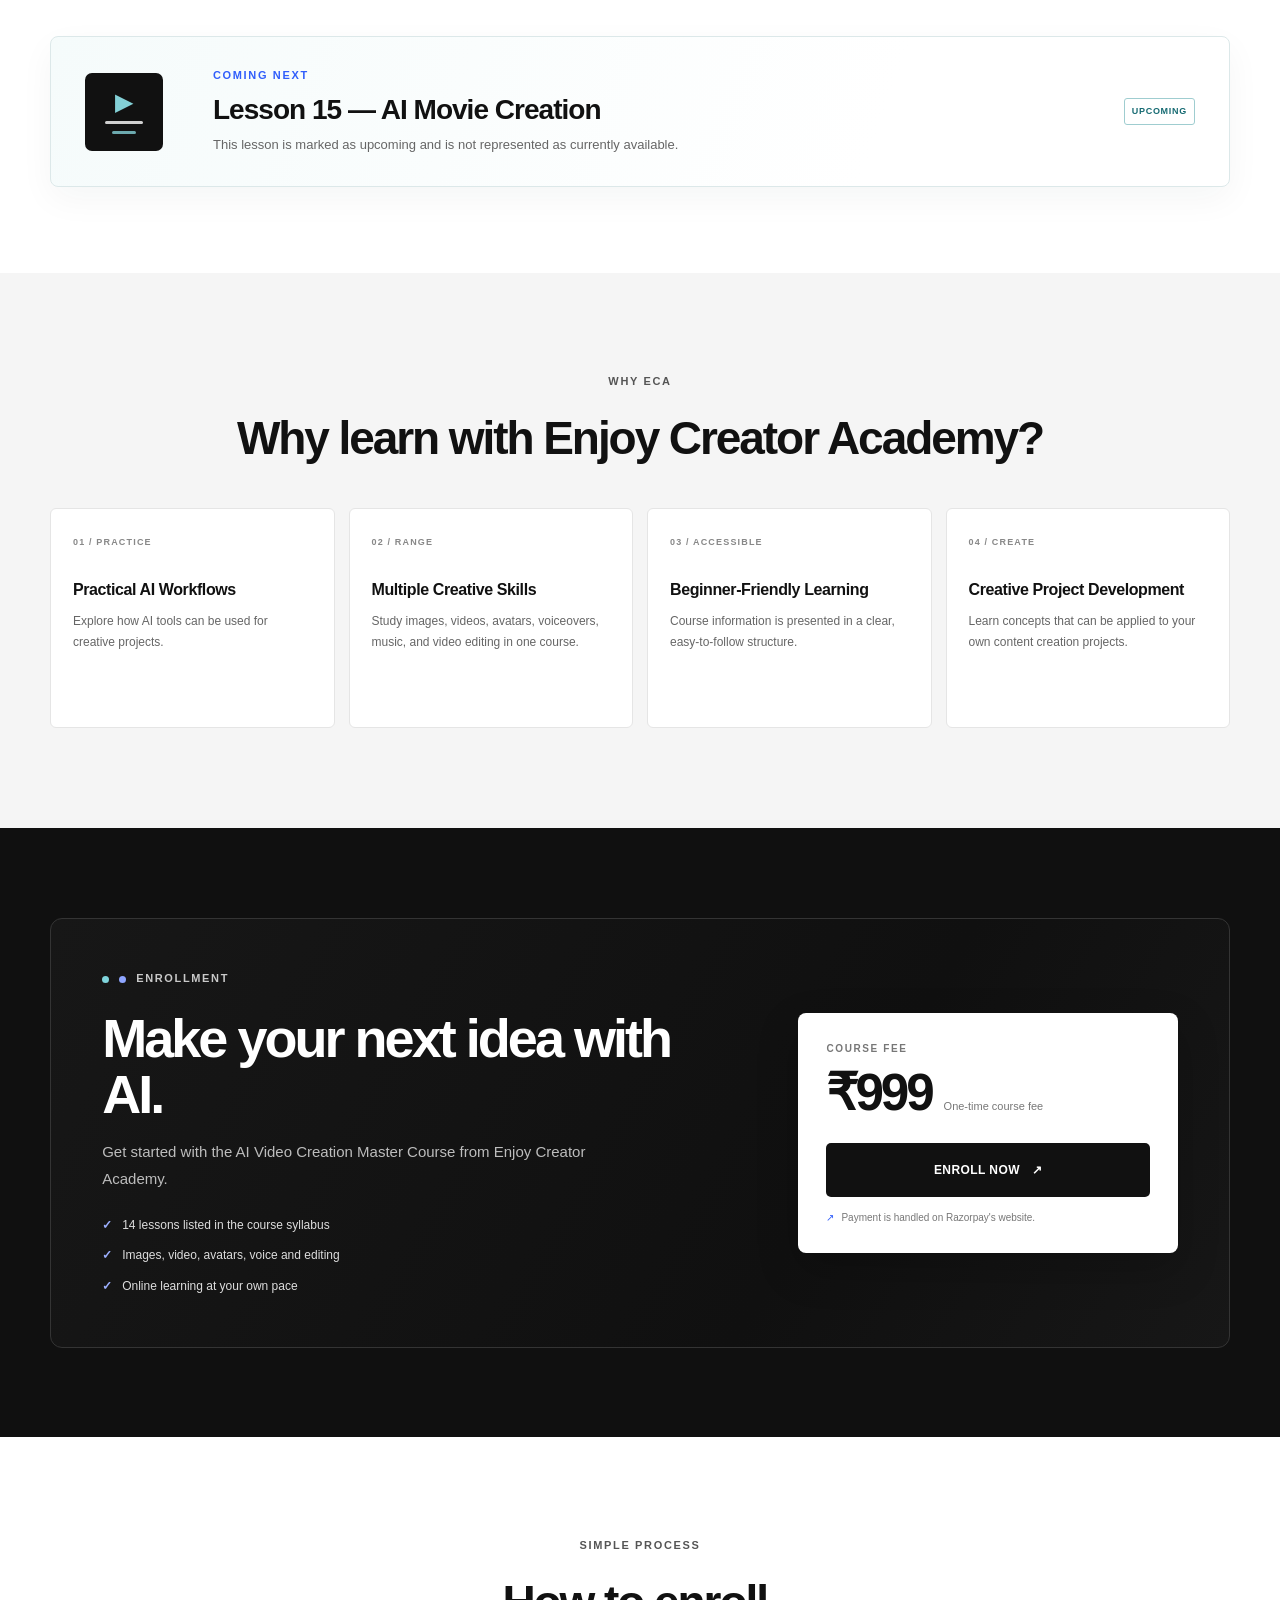
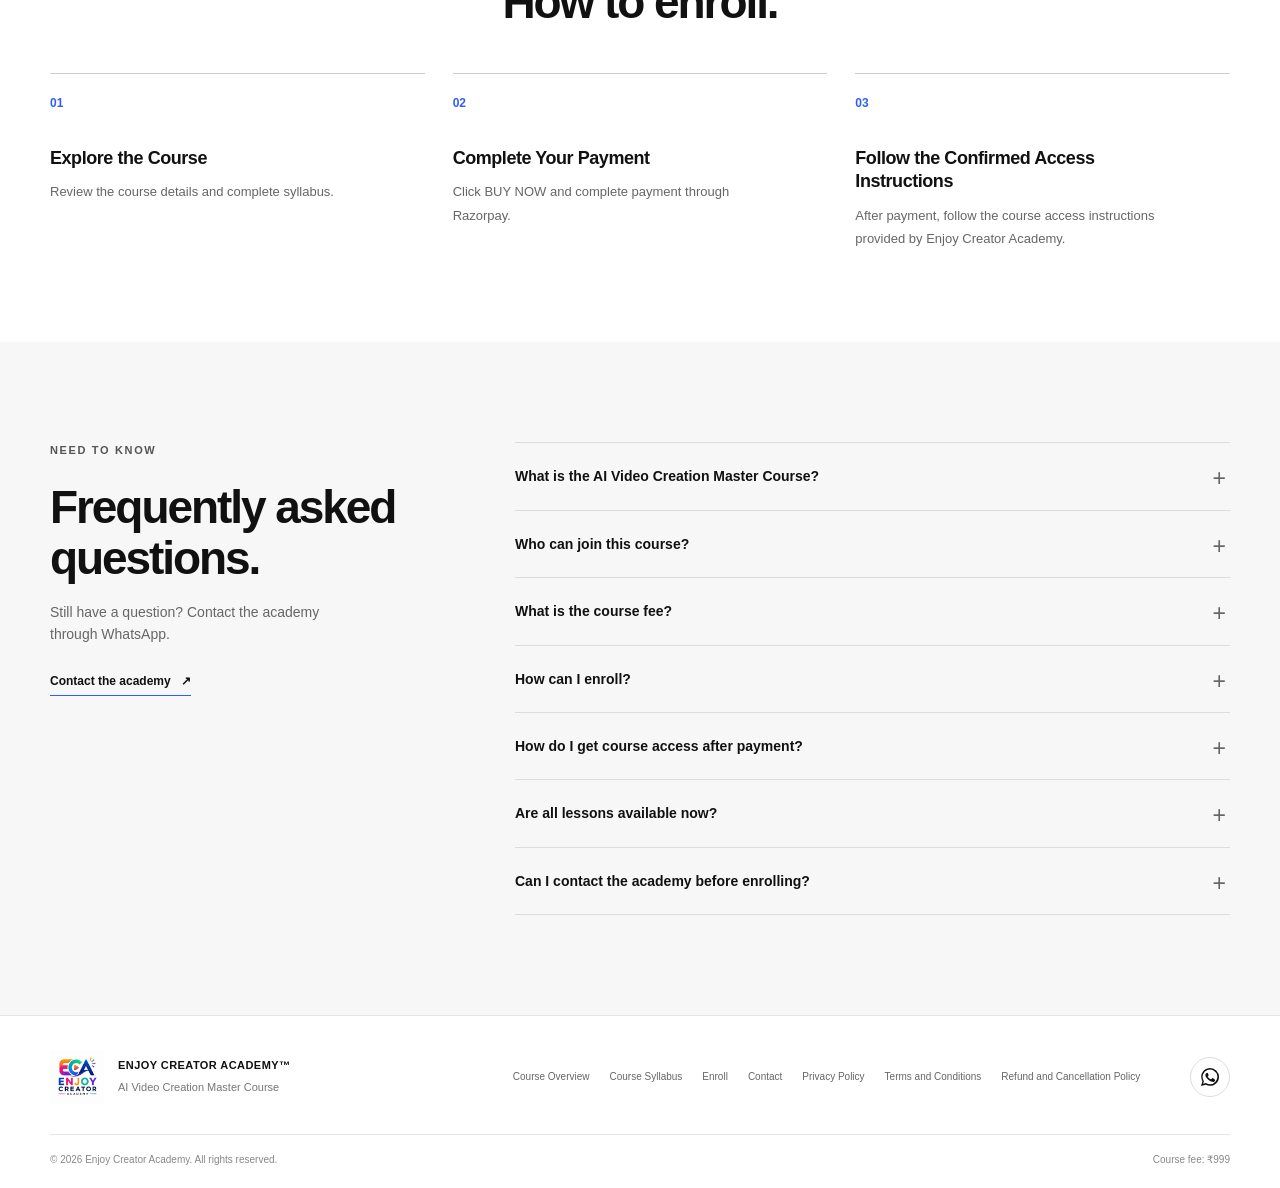
==== commit 72d99e07: "Add files via upload" ====
--- a/index.html
+++ b/index.html
@@ -58,8 +58,9 @@
         <div class="hero-visual reveal">
           <div class="cover-frame">
             <img src="ai-video-course-cover.png" alt="AI Video Creation Master Course promotional cover from Enjoy Creator Academy" width="1536" height="1024" fetchpriority="high">
+            <div class="cover-tag"><span class="cover-tag-dot"></span> COURSE OVERVIEW</div>
           </div>
-          <p class="image-caption">AI VIDEO CREATION MASTER COURSE <span>·</span> ENJOY CREATOR ACADEMY™</p>
+          <div class="image-caption-row"><p class="image-caption">AI VIDEO CREATION MASTER COURSE</p><span>ENJOY CREATOR ACADEMY™</span></div>
         </div>
       </div>
     </section>
@@ -139,9 +140,23 @@
     </section>
 
     <section class="enroll-section section" id="enroll">
-      <div class="container enroll-inner reveal">
-        <div><p class="eyebrow eyebrow-light">START YOUR AI CREATION JOURNEY</p><h2>JOIN THE AI VIDEO CREATION MASTER COURSE</h2><p>Explore practical AI creative workflows and learn how to develop your own AI-powered content.</p></div>
-        <div class="enroll-price"><span>COURSE FEE</span><strong>₹999</strong><a class="button button-light button-large" href="https://rzp.io/rzp/eca-ai" target="_blank" rel="noopener noreferrer">BUY NOW — ₹999 <span aria-hidden="true">↗</span></a><small>Secure payment handled by Razorpay.</small></div>
+      <div class="container enroll-shell reveal">
+        <div class="enroll-copy">
+          <p class="eyebrow eyebrow-light"><span class="enroll-eyebrow-mark"></span> ENROLLMENT</p>
+          <h2>Make your next idea with AI.</h2>
+          <p>Get started with the AI Video Creation Master Course from Enjoy Creator Academy.</p>
+          <ul class="enroll-points">
+            <li><span aria-hidden="true">✓</span> 14 lessons listed in the course syllabus</li>
+            <li><span aria-hidden="true">✓</span> Images, video, avatars, voice and editing</li>
+            <li><span aria-hidden="true">✓</span> Online learning at your own pace</li>
+          </ul>
+        </div>
+        <div class="enroll-price-card">
+          <span class="enroll-price-label">COURSE FEE</span>
+          <div class="enroll-price-line"><strong>₹999</strong><span>One-time course fee</span></div>
+          <a class="button button-light button-large enroll-buy" href="https://rzp.io/rzp/eca-ai" target="_blank" rel="noopener noreferrer">ENROLL NOW <span aria-hidden="true">↗</span></a>
+          <p class="payment-note"><span aria-hidden="true">↗</span> Payment is handled on Razorpay's website.</p>
+        </div>
       </div>
     </section>
 
--- a/styles.css
+++ b/styles.css
@@ -214,3 +214,132 @@
   .upcoming-art{display:none}
   .upcoming-card>.status-upcoming{grid-column:1}
 }
+
+
+/* Final premium layout pass: stronger hero imagery, purposeful enrollment panel, and reliable navigation. */
+:root { --accent:#315efb; --accent-soft:#edf1ff; }
+section[id], main[id], footer[id] { scroll-margin-top: 100px; }
+.site-header { box-shadow: 0 2px 12px rgba(0,0,0,.025); }
+.brand img { width:82px; height:72px; object-fit:contain; }
+.primary-nav { gap:clamp(12px,1.7vw,24px); }
+.primary-nav>a:not(.button) { position:relative; padding:10px 0; white-space:nowrap; }
+.primary-nav>a:not(.button)::after {
+  content:""; position:absolute; left:0; right:100%; bottom:2px; height:2px;
+  background:var(--accent); transition:right .22s ease;
+}
+.primary-nav>a:not(.button):hover::after,
+.primary-nav>a[aria-current="location"]::after { right:0; }
+.primary-nav>a[aria-current="location"] { color:#111; }
+.hero { padding-top:76px; padding-bottom:84px; }
+.hero-grid { grid-template-columns:minmax(0,.92fr) minmax(0,1.08fr); gap:clamp(32px,5vw,76px); }
+.hero-copy { max-width:560px; }
+.hero h1 { font-size:clamp(42px,4.4vw,64px); line-height:1.015; letter-spacing:-.06em; }
+.hero h1 span { color:var(--accent); }
+.hero .eyebrow { color:#444; }
+.price-block { margin-top:28px; margin-bottom:20px; }
+.price-block strong { font-size:42px; }
+.cover-frame {
+  position:relative; padding:9px; border:1px solid #d9d9d9; border-radius:12px;
+  background:#fff; box-shadow:0 28px 70px rgba(0,0,0,.12); overflow:hidden;
+}
+.cover-frame img { width:100%; aspect-ratio:3/2; object-fit:cover; border-radius:6px; }
+.cover-tag {
+  position:absolute; left:22px; top:22px; display:flex; align-items:center; gap:8px;
+  padding:9px 12px; border:1px solid rgba(255,255,255,.7); border-radius:4px;
+  background:rgba(255,255,255,.94); color:#111; font-size:9px; font-weight:800; letter-spacing:.1em;
+}
+.cover-tag-dot { width:7px; height:7px; border-radius:50%; background:var(--accent); }
+.image-caption-row { display:flex; align-items:center; justify-content:space-between; gap:12px; margin-top:14px; }
+.image-caption-row .image-caption { margin:0; }
+.image-caption-row>span { color:#888; font-size:9px; font-weight:700; letter-spacing:.08em; text-align:right; }
+.hero-visual { min-width:0; }
+.button-dark { background:#111; }
+.button-dark:hover { background:var(--accent); }
+.button-outline { border-color:#c9c9c9; }
+.button-outline:hover { background:var(--accent-soft); border-color:var(--accent); color:#1c3fc4; }
+
+/* Enrollment is a clear two-part card rather than a loose block of text. */
+.enroll-section { padding:clamp(56px,7vw,92px) 0; background:#101010; }
+.enroll-shell {
+  display:grid; grid-template-columns:minmax(0,1.25fr) minmax(300px,.75fr);
+  gap:clamp(28px,5vw,72px); align-items:center;
+  padding:clamp(26px,4vw,54px); border:1px solid #343434; border-radius:12px;
+  background:linear-gradient(120deg,#171717 0%,#101010 65%,#171717 100%);
+}
+.enroll-copy h2 { max-width:620px; margin:0 0 16px; color:#fff; font-size:clamp(34px,4.3vw,54px); line-height:1.04; letter-spacing:-.055em; }
+.enroll-copy>p:not(.eyebrow) { max-width:520px; color:#bdbdbd; font-size:15px; line-height:1.8; margin:0; }
+.enroll-copy .eyebrow { color:#c9c9c9; margin-bottom:22px; }
+.enroll-eyebrow-mark { display:inline-block; width:7px; height:7px; border-radius:50%; background:#8ea5ff; }
+.enroll-points { list-style:none; padding:0; margin:24px 0 0; display:grid; gap:11px; color:#ddd; font-size:12px; }
+.enroll-points li { display:flex; gap:10px; align-items:flex-start; }
+.enroll-points li span { color:#9db0ff; font-weight:900; }
+.enroll-price-card { padding:28px; background:#fff; color:#111; border-radius:8px; box-shadow:0 16px 40px rgba(0,0,0,.22); }
+.enroll-price-label { display:block; color:#777; font-size:10px; letter-spacing:.16em; font-weight:800; }
+.enroll-price-line { display:flex; align-items:baseline; flex-wrap:wrap; gap:12px; margin:8px 0 22px; }
+.enroll-price-line strong { font-size:clamp(42px,4vw,56px); line-height:1.1; letter-spacing:-.06em; }
+.enroll-price-line>span { color:#777; font-size:11px; }
+.enroll-buy { width:100%; min-height:54px; background:#111; color:#fff; border-radius:5px; }
+.enroll-buy:hover { background:var(--accent); }
+.payment-note { display:flex; gap:7px; align-items:center; margin:13px 0 0; color:#777; font-size:10px; line-height:1.5; }
+.payment-note span { color:var(--accent); }
+
+/* Mobile navigation: visible menu state, large touch targets, and dependable anchor scrolling. */
+@media (min-width:761px) and (max-width:1050px) {
+  .header-inner { gap:18px; }
+  .brand img { width:66px; height:62px; }
+  .primary-nav { gap:12px; }
+  .primary-nav>a:not(.button) { font-size:11px; }
+  .header-cta { padding-inline:12px; font-size:10px; }
+}
+@media (max-width:760px) {
+  html { scroll-padding-top:78px; }
+  section[id], main[id], footer[id] { scroll-margin-top:78px; }
+  .site-header { height:68px; }
+  .header-inner { gap:12px; }
+  .brand img { width:65px; height:60px; }
+  .menu-toggle { display:block; width:46px; height:44px; border:1px solid #e2e2e2; border-radius:6px; }
+  .menu-toggle span { transition:transform .2s ease, opacity .2s ease; }
+  .menu-toggle[aria-expanded="true"] span:first-child { transform:translateY(7px) rotate(45deg); }
+  .menu-toggle[aria-expanded="true"] span:nth-child(2) { opacity:0; }
+  .menu-toggle[aria-expanded="true"] span:last-child { transform:translateY(-7px) rotate(-45deg); }
+  .primary-nav {
+    display:flex; visibility:hidden; pointer-events:none; opacity:0; transform:translateY(-8px);
+    position:absolute; left:0; right:0; top:68px; padding:10px 18px 18px;
+    background:#fff; border-bottom:1px solid #ddd; box-shadow:0 18px 30px rgba(0,0,0,.1);
+    flex-direction:column; align-items:stretch; gap:0;
+    transition:opacity .18s ease,transform .18s ease,visibility .18s;
+    max-height:calc(100dvh - 68px); overflow:auto;
+  }
+  .primary-nav.is-open { visibility:visible; pointer-events:auto; opacity:1; transform:translateY(0); }
+  .primary-nav>a:not(.button) { display:block; padding:14px 4px; border-bottom:1px solid #eee; font-size:14px; white-space:normal; }
+  .primary-nav>a:not(.button)::after { display:none; }
+  .primary-nav .header-cta { margin-top:14px; min-height:48px; }
+  .hero { padding:34px 0 46px; }
+  .hero-grid { grid-template-columns:1fr; gap:24px; }
+  .hero-copy { max-width:none; }
+  .hero h1 { font-size:clamp(37px,9.5vw,48px); line-height:1.02; margin-bottom:16px; }
+  .hero-description { font-size:14px; line-height:1.75; }
+  .price-block { margin-top:21px; margin-bottom:17px; }
+  .price-block strong { font-size:37px; }
+  .hero-actions { display:grid; grid-template-columns:1fr; gap:9px; }
+  .hero-actions .button { width:100%; min-height:52px; }
+  .quick-facts { display:flex; flex-wrap:wrap; gap:10px 14px; font-size:11px; }
+  .hero-visual { order:2; }
+  .cover-frame { padding:6px; border-radius:9px; box-shadow:0 16px 36px rgba(0,0,0,.11); }
+  .cover-frame img { aspect-ratio:3/2; object-fit:cover; }
+  .cover-tag { left:14px; top:14px; padding:7px 9px; font-size:8px; }
+  .image-caption-row { align-items:flex-start; flex-direction:column; gap:4px; }
+  .image-caption-row>span { text-align:left; font-size:8px; }
+  .enroll-section { padding:54px 0; }
+  .enroll-shell { grid-template-columns:1fr; gap:25px; padding:23px 18px; border-radius:9px; }
+  .enroll-copy h2 { font-size:clamp(32px,8.5vw,40px); }
+  .enroll-copy>p:not(.eyebrow) { font-size:13px; }
+  .enroll-points { font-size:11px; gap:9px; }
+  .enroll-price-card { padding:22px 18px; }
+  .enroll-price-line strong { font-size:44px; }
+}
+@media(max-width:360px) {
+  .hero h1 { font-size:35px; }
+  .quick-facts { gap:8px 10px; }
+  .enroll-shell { padding-inline:15px; }
+}
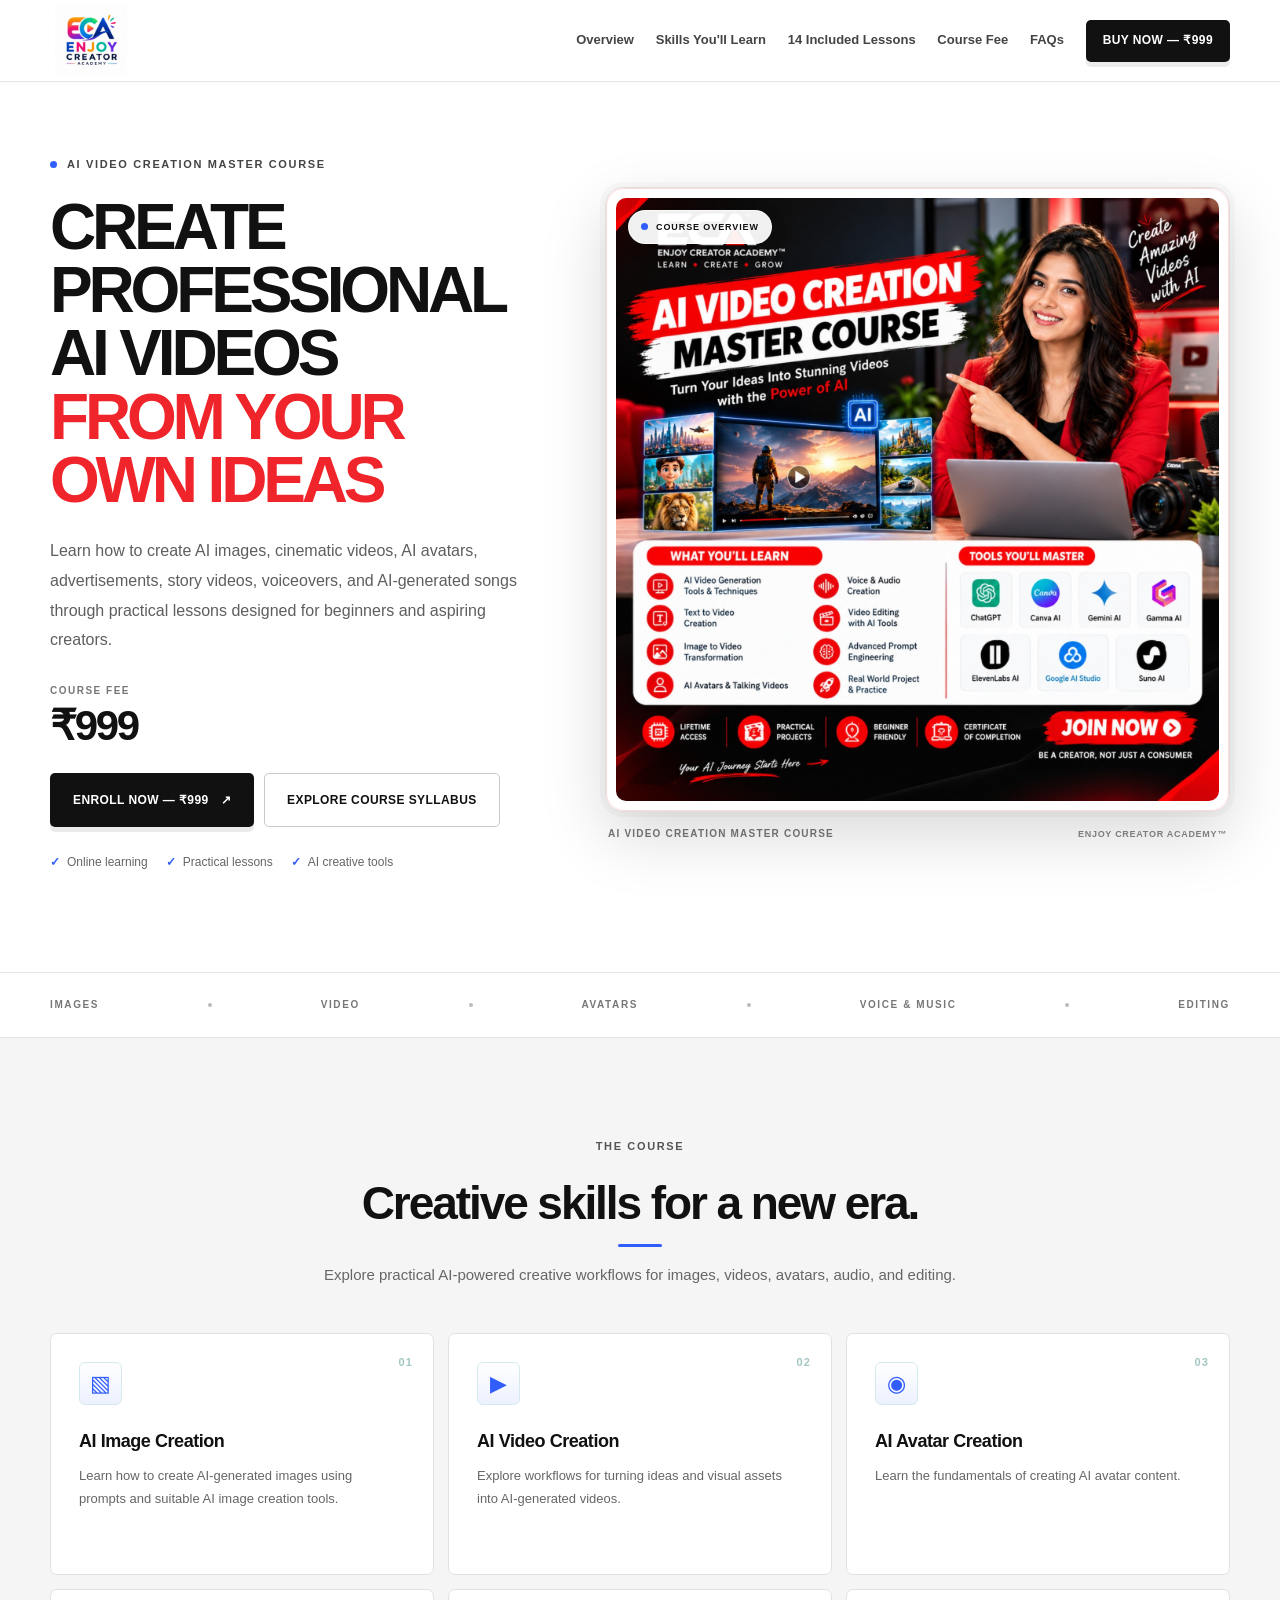
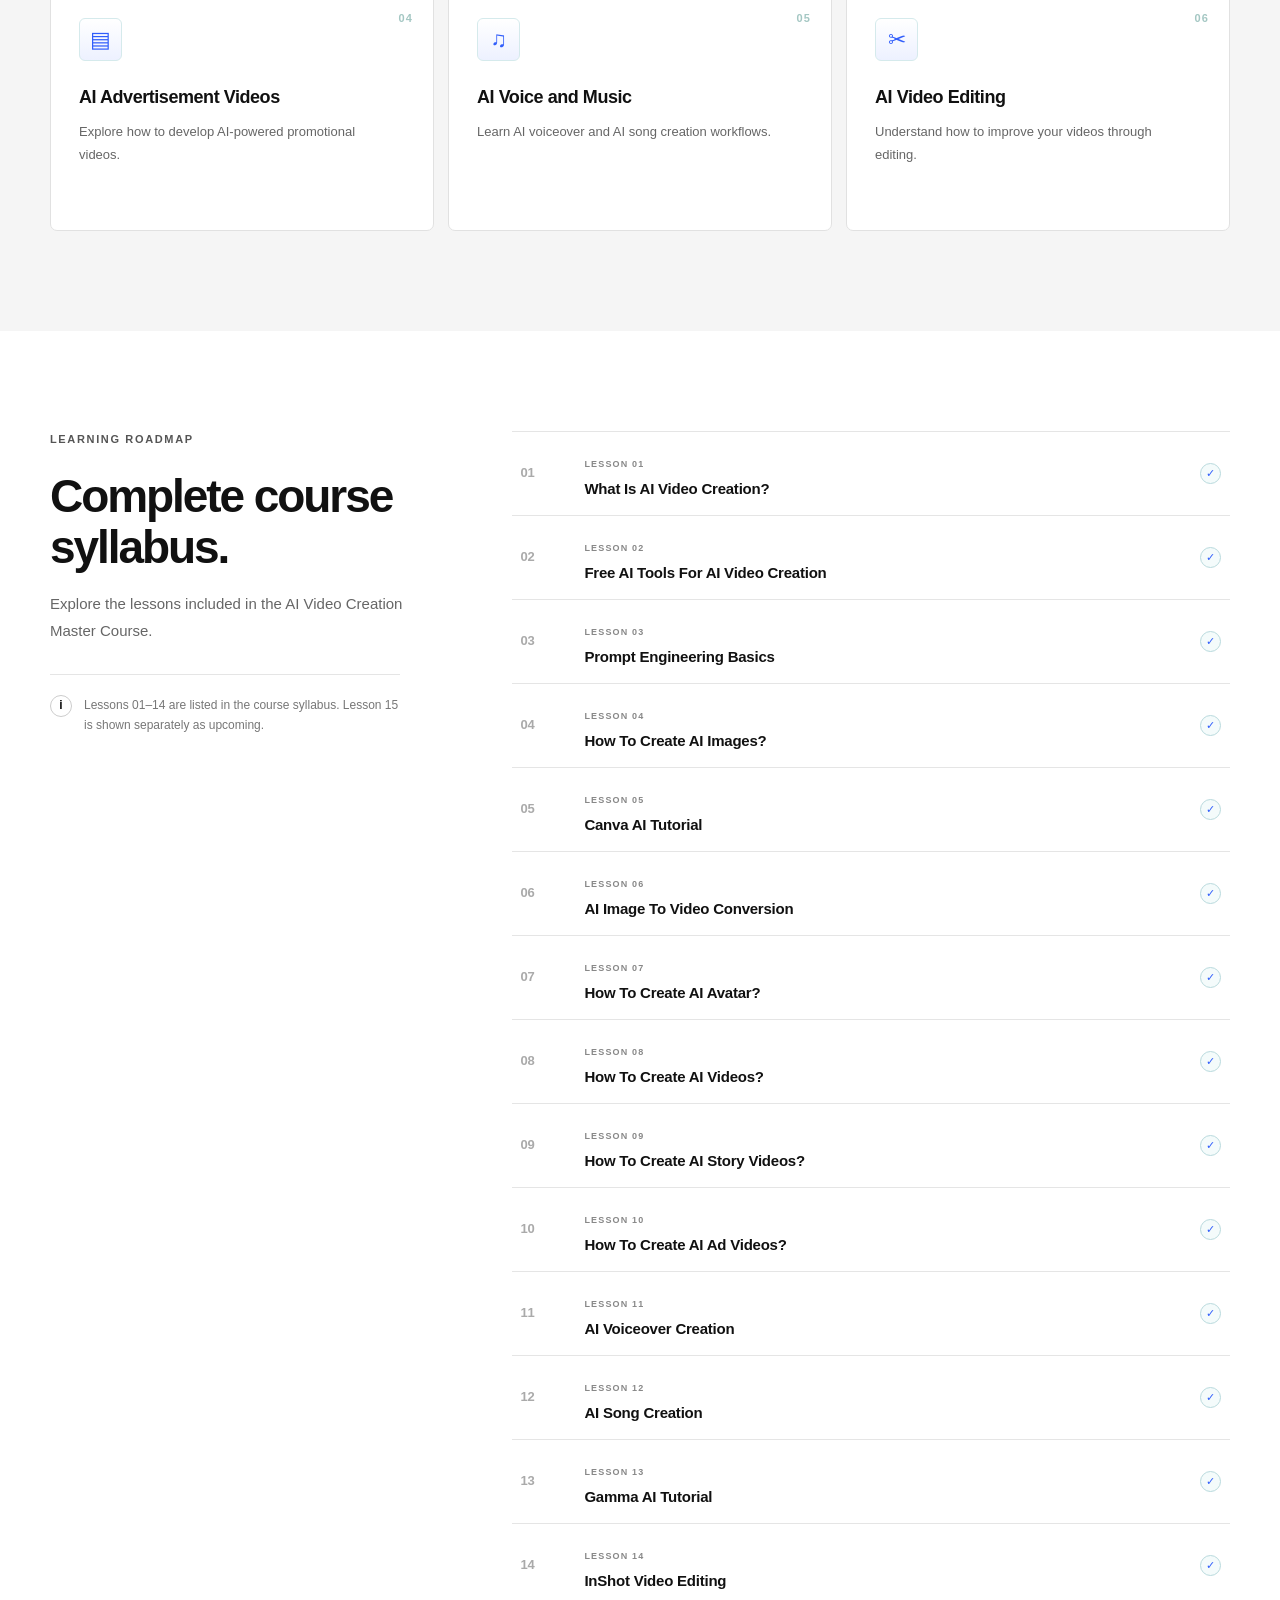
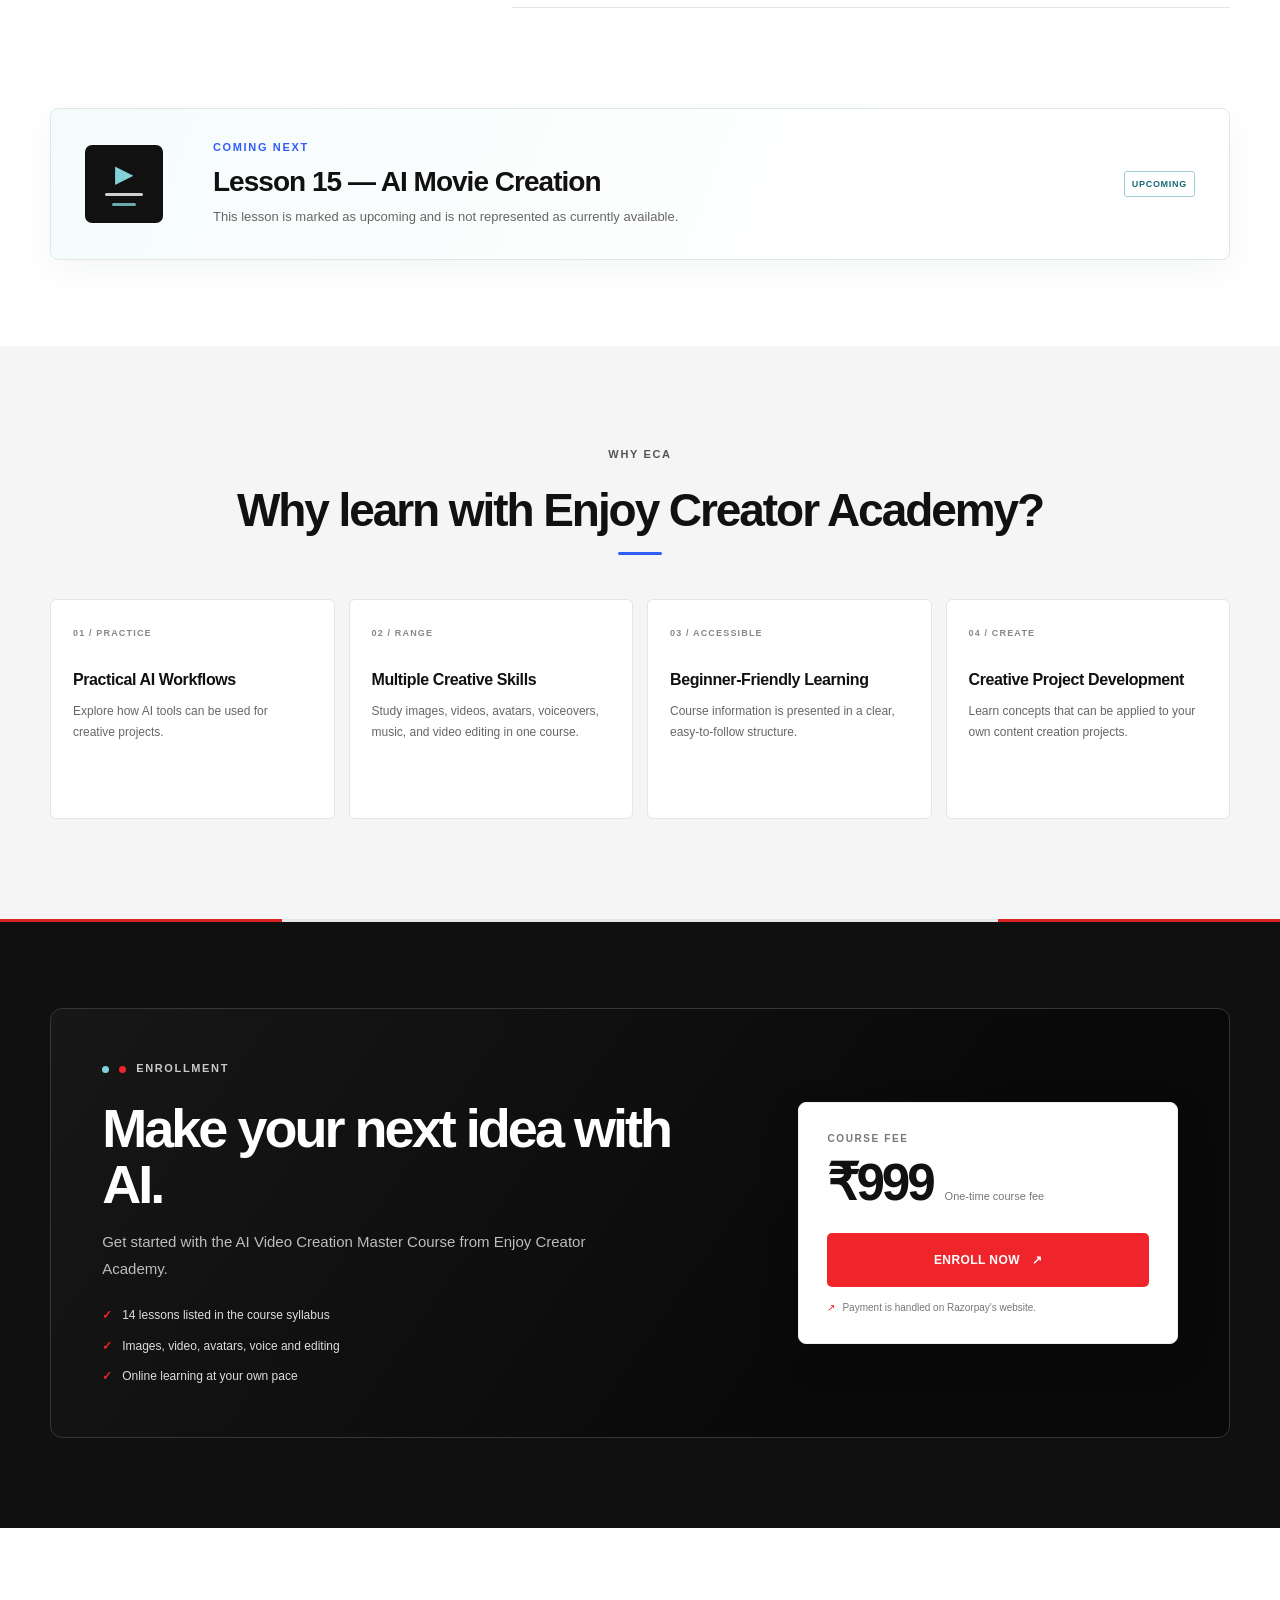
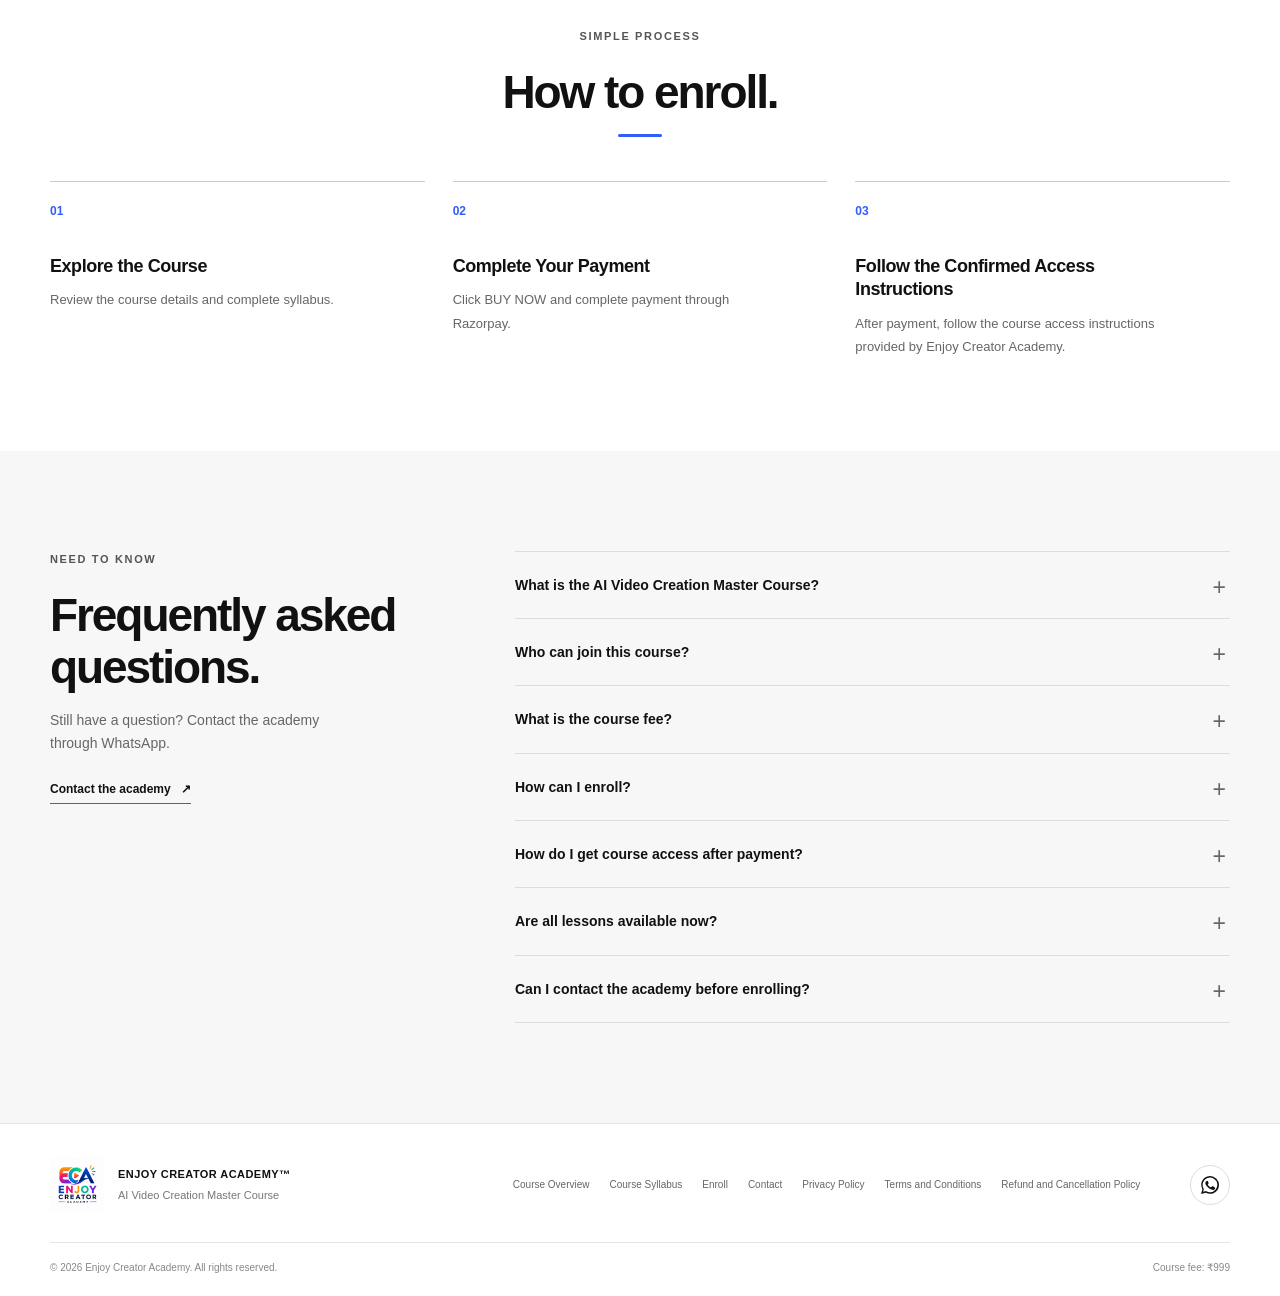
==== commit f502d3fa: "Add files via upload" ====
--- a/index.html
+++ b/index.html
@@ -9,7 +9,7 @@
   <meta property="og:type" content="website">
   <meta property="og:title" content="AI Video Creation Master Course | ENJOY CREATOR ACADEMY™">
   <meta property="og:description" content="Explore practical AI creative workflows for images, videos, avatars, audio, and editing.">
-  <meta property="og:image" content="ai-video-course-cover.png">
+  <meta property="og:image" content="ai-video-course-cover.jpg">
   <!-- Add a canonical URL only after the final domain is confirmed. -->
   <link rel="icon" href="eca-logo.png" type="image/png">
   <link rel="preload" as="image" href="eca-logo.png">
@@ -57,7 +57,7 @@
         </div>
         <div class="hero-visual reveal">
           <div class="cover-frame">
-            <img src="ai-video-course-cover.png" alt="AI Video Creation Master Course promotional cover from Enjoy Creator Academy" width="1536" height="1024" fetchpriority="high">
+            <img src="ai-video-course-cover.jpg" alt="AI Video Creation Master Course promotional cover from Enjoy Creator Academy" width="1536" height="1024" fetchpriority="high">
             <div class="cover-tag"><span class="cover-tag-dot"></span> COURSE OVERVIEW</div>
           </div>
           <div class="image-caption-row"><p class="image-caption">AI VIDEO CREATION MASTER COURSE</p><span>ENJOY CREATOR ACADEMY™</span></div>
--- a/styles.css
+++ b/styles.css
@@ -343,3 +343,104 @@
   .quick-facts { gap:8px 10px; }
   .enroll-shell { padding-inline:15px; }
 }
+
+
+/* === Square course cover + premium editorial landing-page refresh === */
+:root {
+  --eca-accent: #ef252b;
+  --eca-accent-dark: #c81720;
+  --eca-ink: #101010;
+  --eca-paper: #fff;
+  --eca-line: #e7e7e7;
+}
+html { scroll-behavior:smooth; scroll-padding-top:92px; }
+body { overflow-x:clip; }
+.site-header { position:sticky; top:0; z-index:1000; background:rgba(255,255,255,.97); backdrop-filter:blur(12px); }
+.header-inner { min-height:76px; }
+.primary-nav { z-index:1001; }
+.hero { padding-top:clamp(34px,5vw,70px); padding-bottom:clamp(54px,7vw,90px); }
+.hero-grid { align-items:center; grid-template-columns:minmax(0,.88fr) minmax(0,1.12fr); }
+.hero h1 { max-width:660px; font-size:clamp(40px,5vw,68px); line-height:.99; letter-spacing:-.065em; }
+.hero h1 span { color:var(--eca-accent); }
+.hero-description { max-width:540px; }
+.cover-frame {
+  position:relative; padding:10px; border:1px solid #dedede; border-radius:18px;
+  background:#fff; box-shadow:0 24px 65px rgba(0,0,0,.15),0 0 0 5px rgba(0,0,0,.025);
+}
+.cover-frame::before { content:""; position:absolute; inset:0; border:1px solid rgba(239,37,43,.16); border-radius:18px; pointer-events:none; }
+.cover-frame img { display:block; width:100%; height:auto; aspect-ratio:1/1; object-fit:cover; border-radius:10px; }
+.cover-tag { border-radius:999px; box-shadow:0 5px 18px rgba(0,0,0,.12); }
+.image-caption-row { padding:0 3px; }
+.button-dark:hover,.enroll-buy:hover { background:var(--eca-accent-dark); }
+.primary-nav>a:not(.button)::after { background:var(--eca-accent); }
+.primary-nav>a[aria-current="location"] { color:var(--eca-accent-dark); }
+.enroll-section { position:relative; overflow:hidden; }
+.enroll-section::before { content:""; position:absolute; inset:0 0 auto; height:3px; background:linear-gradient(90deg,#ef252b 0%,#ef252b 22%,#fff 22%,#fff 78%,#ef252b 78%); opacity:.9; }
+.enroll-shell { position:relative; border-color:#363636; background:linear-gradient(125deg,#171717,#090909 70%); }
+.enroll-eyebrow-mark,.enroll-points li span,.payment-note span { color:var(--eca-accent); }
+.enroll-eyebrow-mark { background:var(--eca-accent); }
+.enroll-price-card { border:1px solid #eee; }
+.enroll-buy { background:var(--eca-accent); color:#fff; }
+.enroll-buy:hover { background:#c81720; }
+@media (min-width:761px) {
+  .primary-nav { display:flex!important; visibility:visible; opacity:1; pointer-events:auto; transform:none; }
+}
+@media (max-width:760px) {
+  html { scroll-padding-top:72px; }
+  .site-header { height:auto; min-height:68px; }
+  .header-inner { min-height:68px; }
+  .primary-nav {
+    display:flex!important; visibility:hidden; pointer-events:none; opacity:0; transform:translateY(-7px);
+    position:absolute; left:0; right:0; top:100%; padding:8px 18px 18px;
+    background:#fff; border-bottom:1px solid #dedede; box-shadow:0 20px 30px rgba(0,0,0,.12);
+    flex-direction:column; align-items:stretch; gap:0;
+    max-height:calc(100vh - 68px); overflow-y:auto;
+  }
+  .primary-nav.is-open { visibility:visible; pointer-events:auto; opacity:1; transform:translateY(0); }
+  .primary-nav>a:not(.button) { min-height:46px; display:flex; align-items:center; }
+  .hero { padding-top:28px; }
+  .hero-grid { grid-template-columns:minmax(0,1fr); gap:25px; }
+  .hero-copy { order:0; }
+  .hero-visual { order:1; width:100%; max-width:560px; margin-inline:auto; }
+  .cover-frame { padding:7px; border-radius:13px; box-shadow:0 14px 35px rgba(0,0,0,.12),0 0 0 3px rgba(0,0,0,.02); }
+  .cover-frame::before { border-radius:13px; }
+  .cover-frame img { aspect-ratio:1/1; width:100%; height:auto; object-fit:cover; border-radius:7px; }
+  .cover-tag { left:15px; top:15px; }
+}
+@media (prefers-reduced-motion:reduce) {
+  html { scroll-behavior:auto; }
+  *,*::before,*::after { animation-duration:.01ms!important; transition-duration:.01ms!important; scroll-behavior:auto!important; }
+}
+
+/* Premium motion pass: restrained entrance, staggered cards, and tactile controls */
+@keyframes ecaHeroIn{from{opacity:0;transform:translate3d(0,18px,0)}to{opacity:1;transform:translate3d(0,0,0)}}
+@keyframes ecaCoverIn{from{opacity:0;transform:translate3d(0,20px,0) scale(.985)}to{opacity:1;transform:translate3d(0,0,0) scale(1)}}
+@keyframes ecaAccentLine{from{transform:scaleX(0);transform-origin:left}to{transform:scaleX(1);transform-origin:left}}
+.hero-copy.reveal.is-visible{animation:ecaHeroIn .65s var(--ease) both}
+.hero-visual.reveal.is-visible{animation:ecaCoverIn .78s var(--ease) both;animation-delay:.08s}
+.section-heading h2::after,.narrow-heading h2::after{content:"";display:block;width:44px;height:3px;margin:15px auto 0;background:var(--accent);border-radius:2px;transform-origin:left;animation:ecaAccentLine .55s .18s both}
+.feature-card,.benefit-card,.lesson,.step,.enroll-price-card,.upcoming-card,.faq-item{transition:transform .28s var(--ease),box-shadow .28s var(--ease),border-color .28s ease,background-color .28s ease}
+.feature-card:hover,.benefit-card:hover{transform:translateY(-5px);box-shadow:0 16px 36px rgba(0,0,0,.07);border-color:#cfcfcf}
+.lesson:hover{padding-left:14px;padding-right:14px;background:#fafafa;border-color:#d4d4d4}
+.step:hover{transform:translateY(-3px)}
+.enroll-price-card{box-shadow:0 14px 35px rgba(0,0,0,.18)}
+.enroll-price-card:hover{transform:translateY(-4px);box-shadow:0 22px 44px rgba(0,0,0,.24)}
+.button:active{transform:translateY(0) scale(.985)}
+.header-cta{position:relative;overflow:hidden}
+.header-cta::after{content:"";position:absolute;inset:0;background:rgba(255,255,255,.12);transform:translateX(-110%) skewX(-18deg);transition:transform .45s ease}
+.header-cta:hover::after{transform:translateX(110%) skewX(-18deg)}
+.upcoming-card:hover{transform:translateY(-3px);box-shadow:0 18px 40px rgba(10,50,55,.08)}
+.faq-item[open]{background:rgba(255,255,255,.55)}
+.whatsapp-icon{transition:transform .22s ease,background .22s ease,border-color .22s ease}
+.whatsapp-icon:hover{transform:translateY(-3px)}
+@media(max-width:760px){
+  .hero-copy.reveal.is-visible{animation-duration:.48s}
+  .hero-visual.reveal.is-visible{animation-duration:.55s}
+  .feature-card:hover,.benefit-card:hover,.enroll-price-card:hover,.upcoming-card:hover{transform:none}
+  .lesson:hover{padding-left:8px;padding-right:8px}
+}
+@media(prefers-reduced-motion:reduce){
+  .hero-copy.reveal.is-visible,.hero-visual.reveal.is-visible,.section-heading h2::after,.narrow-heading h2::after{animation:none!important}
+  .feature-card,.benefit-card,.lesson,.step,.enroll-price-card,.upcoming-card,.faq-item,.button,.whatsapp-icon{transition:none!important}
+}
+.js-ready .reveal.is-visible{transition-delay:var(--reveal-delay,0ms)}
